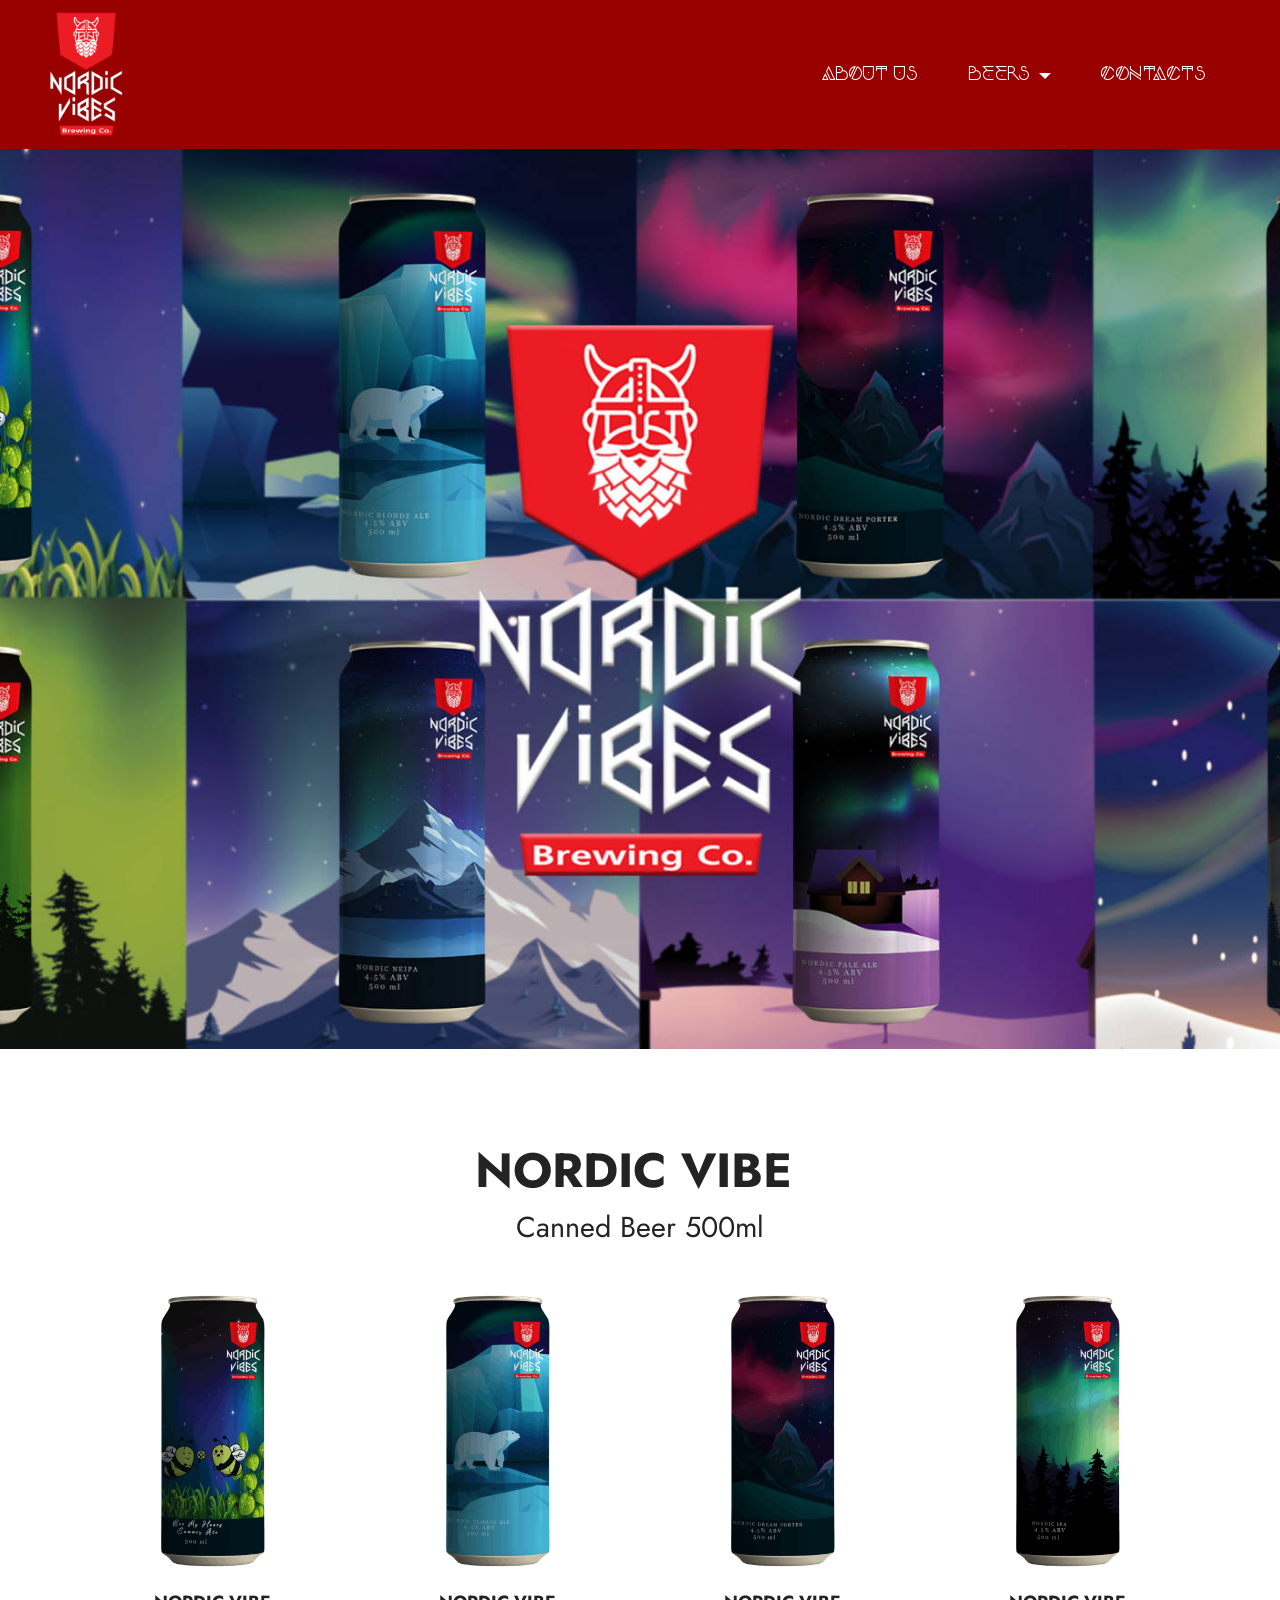
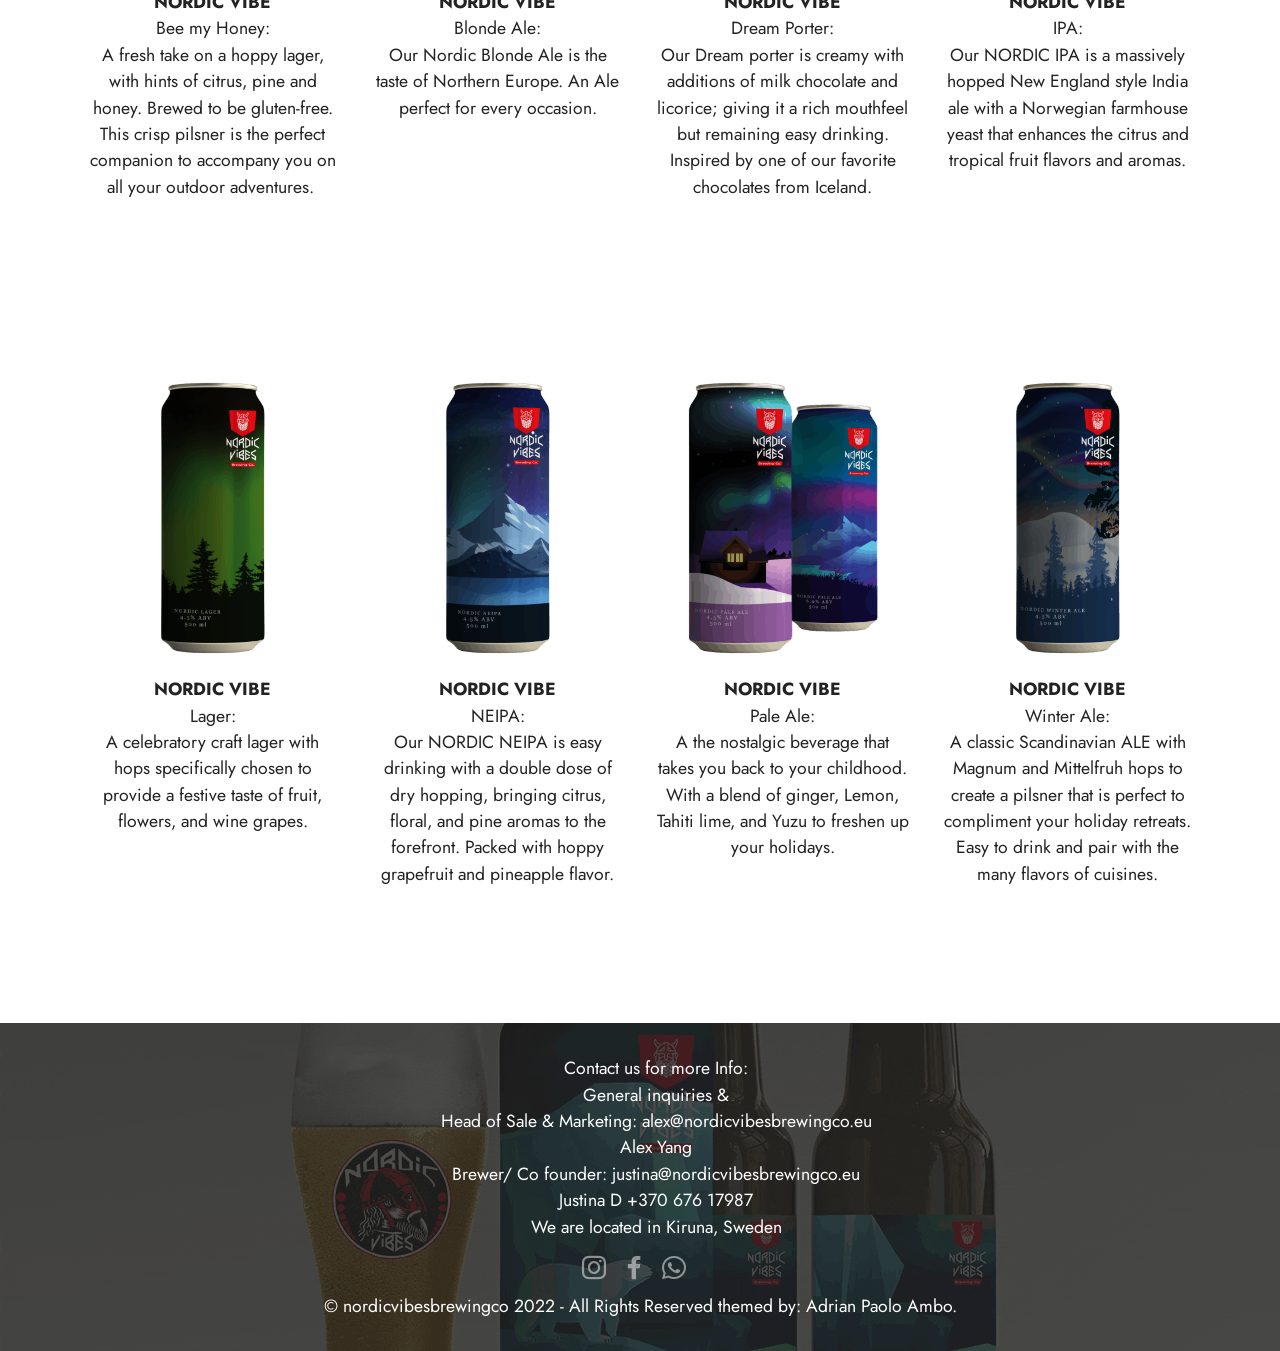
==== NordicCannedBeer.html @ 4e9a0ba1 "Adrian Paolo Ambo Project" ====
<!DOCTYPE html>
<html  >
<head>

  <meta charset="UTF-8">
  <meta http-equiv="X-UA-Compatible" content="IE=edge">
  <meta name="generator" content="Mobirise v5.5.2, mobirise.com">
  <meta name="viewport" content="width=device-width, initial-scale=1, minimum-scale=1">
  <link rel="shortcut icon" href="assets/images/logo2-96x161.png" type="image/x-icon">
  <meta name="description" content="We made our beer known for its non discounted quality.
Our beer is affected largely by the quality ingredients that make it up. The importance of water in the quality of a beer cannot be overstated, as it constitutes about 95% of the total ingredients.">
  
  
  <title>Nordic Vibes Canned Beer</title>
  <link rel="stylesheet" href="assets/web/assets/mobirise-icons2/mobirise2.css">
  <link rel="stylesheet" href="assets/bootstrap/css/bootstrap.min.css">
  <link rel="stylesheet" href="assets/bootstrap/css/bootstrap-grid.min.css">
  <link rel="stylesheet" href="assets/bootstrap/css/bootstrap-reboot.min.css">
  <link rel="stylesheet" href="assets/dropdown/css/style.css">
  <link rel="stylesheet" href="assets/socicon/css/styles.css">
  <link rel="stylesheet" href="assets/theme/css/style.css">
  <link href="assets/fonts/style.css" rel="stylesheet">
  <link rel="preload" href="https://fonts.googleapis.com/css?family=Jost:100,200,300,400,500,600,700,800,900,100i,200i,300i,400i,500i,600i,700i,800i,900i&display=swap" as="style" onload="this.onload=null;this.rel='stylesheet'">
  <noscript><link rel="stylesheet" href="https://fonts.googleapis.com/css?family=Jost:100,200,300,400,500,600,700,800,900,100i,200i,300i,400i,500i,600i,700i,800i,900i&display=swap"></noscript>
  <link rel="preload" as="style" href="assets/mobirise/css/mbr-additional.css"><link rel="stylesheet" href="assets/mobirise/css/mbr-additional.css" type="text/css">
  
  
  
  
</head>
<body>
  
  <section data-bs-version="5.1" class="menu menu2 cid-sXOz7oWLxj" once="menu" id="menu2-q">
    
    <nav class="navbar navbar-dropdown navbar-expand-lg">
        <div class="container-fluid">
            <div class="navbar-brand">
                <span class="navbar-logo">
                    <a href="index.html">
                        <img src="assets/images/logo2-96x161.png" alt="Mobirise" style="height: 8rem;">
                    </a>
                </span>
                
            </div>
            <button class="navbar-toggler" type="button" data-toggle="collapse" data-bs-toggle="collapse" data-target="#navbarSupportedContent" data-bs-target="#navbarSupportedContent" aria-controls="navbarNavAltMarkup" aria-expanded="false" aria-label="Toggle navigation">
                <div class="hamburger">
                    <span></span>
                    <span></span>
                    <span></span>
                    <span></span>
                </div>
            </button>
            <div class="collapse navbar-collapse" id="navbarSupportedContent">
                <ul class="navbar-nav nav-dropdown nav-right" data-app-modern-menu="true"><li class="nav-item"><a class="nav-link link text-primary display-7" href="index.html">
                            About us</a></li>
                    <li class="nav-item dropdown"><a class="nav-link link dropdown-toggle text-primary display-7" href="https://mobiri.se" data-toggle="dropdown-submenu" data-bs-toggle="dropdown" data-bs-auto-close="outside" aria-expanded="false">BEERS</a><div class="dropdown-menu" aria-labelledby="dropdown-undefined"><a class="dropdown-item text-primary display-7" href="NordicBottledBeer.html">Bottle</a><a class="show dropdown-item text-primary display-7" href="NordicCannedBeer.html">can</a></div></li>
                    <li class="nav-item"><a class="nav-link link text-primary display-7" href="NordicContact.html">Contacts</a>
                    </li></ul>
                
                
            </div>
        </div>
    </nav>
</section>

<section data-bs-version="5.1" class="header6 cid-sYbJYSQWi5 mbr-fullscreen" id="header6-s">

    

    

    <div class="align-center container-fluid">
        <div class="row justify-content-center">
            <div class="col-12 col-lg-10">
                
                
                
                
            </div>
        </div>
    </div>
</section>

<section data-bs-version="5.1" class="gallery5 mbr-gallery cid-sYbK0SCyGE" id="gallery5-t">
    

    

    <div class="container">
        <div class="mbr-section-head">
            <h3 class="mbr-section-title mbr-fonts-style align-center m-0 display-2"><strong>NORDIC VIBE&nbsp;</strong></h3>
            <h4 class="mbr-section-subtitle mbr-fonts-style align-center mb-0 mt-2 display-5">Canned Beer 500ml</h4>
        </div>
        <div class="row mbr-gallery mt-4">
            <div class="col-12 col-md-6 col-lg-3 item gallery-image">
                <div class="item-wrapper" data-toggle="modal" data-bs-toggle="modal" data-target="#sYc3vr4VVv-modal" data-bs-target="#sYc3vr4VVv-modal">
                    <img class="w-100" src="assets/images/can-bee-506x506.png" alt="" data-slide-to="0" data-bs-slide-to="0" data-target="#lb-sYc3vr4VVv" data-bs-target="#lb-sYc3vr4VVv">
                    <div class="icon-wrapper">
                        <span class="mobi-mbri mobi-mbri-search mbr-iconfont mbr-iconfont-btn"></span>
                    </div>
                </div>
                <h6 class="mbr-item-subtitle mbr-fonts-style align-center mb-2 mt-2 display-4"><strong>NORDIC VIBE</strong><br>Bee my Honey:<br>A fresh take on a hoppy lager, with hints of citrus, pine and honey. Brewed to be gluten-free.
<div>
</div><div>
</div><div>This crisp pilsner is the perfect companion to accompany you on all your outdoor adventures.&nbsp;</div></h6>
            </div>
            <div class="col-12 col-md-6 col-lg-3 item gallery-image">
                <div class="item-wrapper" data-toggle="modal" data-bs-toggle="modal" data-target="#sYc3vr4VVv-modal" data-bs-target="#sYc3vr4VVv-modal">
                    <img class="w-100" src="assets/images/can-blonde-506x506.png" alt="" data-slide-to="1" data-bs-slide-to="1" data-target="#lb-sYc3vr4VVv" data-bs-target="#lb-sYc3vr4VVv">
                    <div class="icon-wrapper">
                        <span class="mobi-mbri mobi-mbri-search mbr-iconfont mbr-iconfont-btn"></span>
                    </div>
                </div>
                <h6 class="mbr-item-subtitle mbr-fonts-style align-center mb-2 mt-2 display-4"><strong>NORDIC VIBE</strong><br>Blonde Ale:<br>Our Nordic Blonde Ale is the taste of Northern Europe. An Ale perfect for every occasion.</h6>
            </div>
            <div class="col-12 col-md-6 col-lg-3 item gallery-image">
                <div class="item-wrapper" data-toggle="modal" data-bs-toggle="modal" data-target="#sYc3vr4VVv-modal" data-bs-target="#sYc3vr4VVv-modal">
                    <img class="w-100" src="assets/images/can-dream-506x506.png" alt="" data-slide-to="2" data-bs-slide-to="2" data-target="#lb-sYc3vr4VVv" data-bs-target="#lb-sYc3vr4VVv">
                    <div class="icon-wrapper">
                        <span class="mobi-mbri mobi-mbri-search mbr-iconfont mbr-iconfont-btn"></span>
                    </div>
                </div>
                <h6 class="mbr-item-subtitle mbr-fonts-style align-center mb-2 mt-2 display-4"><strong>NORDIC VIBE</strong><br>Dream Porter:<br>Our Dream porter is creamy with additions of milk chocolate and licorice; giving it a rich mouthfeel but remaining easy drinking. Inspired by one of our favorite chocolates from Iceland.</h6>
            </div>
            <div class="col-12 col-md-6 col-lg-3 item gallery-image">
                <div class="item-wrapper" data-toggle="modal" data-bs-toggle="modal" data-target="#sYc3vr4VVv-modal" data-bs-target="#sYc3vr4VVv-modal">
                    <img class="w-100" src="assets/images/can-ipa-506x506.png" alt="" data-slide-to="3" data-bs-slide-to="3" data-target="#lb-sYc3vr4VVv" data-bs-target="#lb-sYc3vr4VVv">
                    <div class="icon-wrapper">
                        <span class="mobi-mbri mobi-mbri-search mbr-iconfont mbr-iconfont-btn"></span>
                    </div>
                </div>
                <h6 class="mbr-item-subtitle mbr-fonts-style align-center mb-2 mt-2 display-4"><strong>NORDIC VIBE</strong><br>IPA:<br>Our NORDIC IPA is a massively hopped New England style India ale with a Norwegian farmhouse yeast that enhances the citrus and tropical fruit flavors and aromas.</h6>
            </div>
        </div>

        <div class="modal mbr-slider" tabindex="-1" role="dialog" aria-hidden="true" id="sYc3vr4VVv-modal">
            <div class="modal-dialog" role="document">
                <div class="modal-content">
                    <div class="modal-body">
                        <div class="carousel slide" id="lb-sYc3vr4VVv" data-interval="5000" data-bs-interval="5000">
                            <div class="carousel-inner">
                                <div class="carousel-item active">
                                    <img class="d-block w-100" src="assets/images/can-bee-506x506.png" alt="">
                                </div>
                                <div class="carousel-item">
                                    <img class="d-block w-100" src="assets/images/can-blonde-506x506.png" alt="">
                                </div>
                                <div class="carousel-item">
                                    <img class="d-block w-100" src="assets/images/can-dream-506x506.png" alt="">
                                </div>
                                <div class="carousel-item">
                                    <img class="d-block w-100" src="assets/images/can-ipa-506x506.png" alt="">
                                </div>
                            </div>
                            <ol class="carousel-indicators">
                                <li data-slide-to="0" data-bs-slide-to="0" class="active" data-target="#lb-sYc3vr4VVv" data-bs-target="#lb-sYc3vr4VVv"></li>
                                <li data-slide-to="1" data-bs-slide-to="1" data-target="#lb-sYc3vr4VVv" data-bs-target="#lb-sYc3vr4VVv"></li>
                                <li data-slide-to="2" data-bs-slide-to="2" data-target="#lb-sYc3vr4VVv" data-bs-target="#lb-sYc3vr4VVv"></li>
                                <li data-slide-to="3" data-bs-slide-to="3" data-target="#lb-sYc3vr4VVv" data-bs-target="#lb-sYc3vr4VVv"></li>
                            </ol>
                            <a role="button" href="" class="close" data-dismiss="modal" data-bs-dismiss="modal" aria-label="Close">
                            </a>
                            <a class="carousel-control-prev carousel-control" role="button" data-slide="prev" data-bs-slide="prev" href="#lb-sYc3vr4VVv">
                                <span class="mobi-mbri mobi-mbri-arrow-prev" aria-hidden="true"></span>
                                <span class="sr-only visually-hidden">Previous</span>
                            </a>
                            <a class="carousel-control-next carousel-control" role="button" data-slide="next" data-bs-slide="next" href="#lb-sYc3vr4VVv">
                                <span class="mobi-mbri mobi-mbri-arrow-next" aria-hidden="true"></span>
                                <span class="sr-only visually-hidden">Next</span>
                            </a>
                        </div>
                    </div>
                </div>
            </div>
        </div>
    </div>
</section>

<section data-bs-version="5.1" class="gallery5 mbr-gallery cid-sYbK1GOJuZ" id="gallery5-u">
    

    

    <div class="container">
        
        <div class="row mbr-gallery mt-4">
            <div class="col-12 col-md-6 col-lg-3 item gallery-image">
                <div class="item-wrapper" data-toggle="modal" data-bs-toggle="modal" data-target="#sYc3vsj9ma-modal" data-bs-target="#sYc3vsj9ma-modal">
                    <img class="w-100" src="assets/images/can-lager-506x506.png" alt="" data-slide-to="0" data-bs-slide-to="0" data-target="#lb-sYc3vsj9ma" data-bs-target="#lb-sYc3vsj9ma">
                    <div class="icon-wrapper">
                        <span class="mobi-mbri mobi-mbri-search mbr-iconfont mbr-iconfont-btn"></span>
                    </div>
                </div>
                <h6 class="mbr-item-subtitle mbr-fonts-style align-center mb-2 mt-2 display-4"><strong>NORDIC VIBE</strong><br>Lager:<br>A celebratory craft lager with hops specifically chosen to provide a festive taste of fruit, flowers, and wine grapes.</h6>
            </div>
            <div class="col-12 col-md-6 col-lg-3 item gallery-image">
                <div class="item-wrapper" data-toggle="modal" data-bs-toggle="modal" data-target="#sYc3vsj9ma-modal" data-bs-target="#sYc3vsj9ma-modal">
                    <img class="w-100" src="assets/images/can-neipa-506x506.png" alt="" data-slide-to="1" data-bs-slide-to="1" data-target="#lb-sYc3vsj9ma" data-bs-target="#lb-sYc3vsj9ma">
                    <div class="icon-wrapper">
                        <span class="mobi-mbri mobi-mbri-search mbr-iconfont mbr-iconfont-btn"></span>
                    </div>
                </div>
                <h6 class="mbr-item-subtitle mbr-fonts-style align-center mb-2 mt-2 display-4"><strong>NORDIC VIBE</strong><br>NEIPA:<br>Our NORDIC NEIPA is easy drinking with a double dose of dry hopping, bringing citrus, floral, and pine aromas to the forefront. Packed with hoppy grapefruit and pineapple flavor.</h6>
            </div>
            <div class="col-12 col-md-6 col-lg-3 item gallery-image">
                <div class="item-wrapper" data-toggle="modal" data-bs-toggle="modal" data-target="#sYc3vsj9ma-modal" data-bs-target="#sYc3vsj9ma-modal">
                    <img class="w-100" src="assets/images/can-paleale-506x506.png" alt="" data-slide-to="2" data-bs-slide-to="2" data-target="#lb-sYc3vsj9ma" data-bs-target="#lb-sYc3vsj9ma">
                    <div class="icon-wrapper">
                        <span class="mobi-mbri mobi-mbri-search mbr-iconfont mbr-iconfont-btn"></span>
                    </div>
                </div>
                <h6 class="mbr-item-subtitle mbr-fonts-style align-center mb-2 mt-2 display-4"><strong>NORDIC VIBE</strong><br>Pale Ale:<br>A the nostalgic beverage that takes you back to your childhood. With a blend of ginger, Lemon, Tahiti lime, and Yuzu to freshen up your holidays.</h6>
            </div>
            <div class="col-12 col-md-6 col-lg-3 item gallery-image">
                <div class="item-wrapper" data-toggle="modal" data-bs-toggle="modal" data-target="#sYc3vsj9ma-modal" data-bs-target="#sYc3vsj9ma-modal">
                    <img class="w-100" src="assets/images/can-winterale-506x506.png" alt="" data-slide-to="3" data-bs-slide-to="3" data-target="#lb-sYc3vsj9ma" data-bs-target="#lb-sYc3vsj9ma">
                    <div class="icon-wrapper">
                        <span class="mobi-mbri mobi-mbri-search mbr-iconfont mbr-iconfont-btn"></span>
                    </div>
                </div>
                <h6 class="mbr-item-subtitle mbr-fonts-style align-center mb-2 mt-2 display-4"><strong>NORDIC VIBE</strong><br>Winter Ale:<br>A classic Scandinavian ALE  with Magnum and Mittelfruh hops to create a pilsner that is perfect to compliment your holiday retreats. Easy to drink and pair with the many flavors of cuisines.</h6>
            </div>
        </div>

        <div class="modal mbr-slider" tabindex="-1" role="dialog" aria-hidden="true" id="sYc3vsj9ma-modal">
            <div class="modal-dialog" role="document">
                <div class="modal-content">
                    <div class="modal-body">
                        <div class="carousel slide" id="lb-sYc3vsj9ma" data-interval="5000" data-bs-interval="5000">
                            <div class="carousel-inner">
                                <div class="carousel-item active">
                                    <img class="d-block w-100" src="assets/images/can-lager-506x506.png" alt="">
                                </div>
                                <div class="carousel-item">
                                    <img class="d-block w-100" src="assets/images/can-neipa-506x506.png" alt="">
                                </div>
                                <div class="carousel-item">
                                    <img class="d-block w-100" src="assets/images/can-paleale-506x506.png" alt="">
                                </div>
                                <div class="carousel-item">
                                    <img class="d-block w-100" src="assets/images/can-winterale-506x506.png" alt="">
                                </div>
                            </div>
                            <ol class="carousel-indicators">
                                <li data-slide-to="0" data-bs-slide-to="0" class="active" data-target="#lb-sYc3vsj9ma" data-bs-target="#lb-sYc3vsj9ma"></li>
                                <li data-slide-to="1" data-bs-slide-to="1" data-target="#lb-sYc3vsj9ma" data-bs-target="#lb-sYc3vsj9ma"></li>
                                <li data-slide-to="2" data-bs-slide-to="2" data-target="#lb-sYc3vsj9ma" data-bs-target="#lb-sYc3vsj9ma"></li>
                                <li data-slide-to="3" data-bs-slide-to="3" data-target="#lb-sYc3vsj9ma" data-bs-target="#lb-sYc3vsj9ma"></li>
                            </ol>
                            <a role="button" href="" class="close" data-dismiss="modal" data-bs-dismiss="modal" aria-label="Close">
                            </a>
                            <a class="carousel-control-prev carousel-control" role="button" data-slide="prev" data-bs-slide="prev" href="#lb-sYc3vsj9ma">
                                <span class="mobi-mbri mobi-mbri-arrow-prev" aria-hidden="true"></span>
                                <span class="sr-only visually-hidden">Previous</span>
                            </a>
                            <a class="carousel-control-next carousel-control" role="button" data-slide="next" data-bs-slide="next" href="#lb-sYc3vsj9ma">
                                <span class="mobi-mbri mobi-mbri-arrow-next" aria-hidden="true"></span>
                                <span class="sr-only visually-hidden">Next</span>
                            </a>
                        </div>
                    </div>
                </div>
            </div>
        </div>
    </div>
</section>

<section data-bs-version="5.1" class="footer3 cid-sXPetJ9JDU" once="footers" id="footer3-r">

    

    <div class="mbr-overlay" style="opacity: 0.8; background-color: rgb(35, 35, 35);"></div>

 <div class="container">
        <div class="media-container-row align-center mbr-white">
            <div class="row row-links">
                <ul class="foot-menu">
                    
                    
                    
                    
                    
                <li class="foot-menu-item mbr-fonts-style display-7"><a class="text-white" href="#" target="_blank"><br></a>
                    </li><li class="foot-menu-item mbr-fonts-style display-4">Contact us for more Info:<br>General inquiries &amp; <br>Head of Sale &amp; Marketing: alex@nordicvibesbrewingco.eu <br>Alex Yang<br>Brewer/ Co founder: justina@nordicvibesbrewingco.eu<br> Justina D +370 676 17987<br>We are located in Kiruna, Sweden</li></ul>
            </div>
            <div class="row social-row">
                <div class="social-list align-right pb-2">
                    
                    
                    
                    
                    
                    
                <div class="soc-item">
                        <a href="" target="_blank">
                            <span class="mbr-iconfont mbr-iconfont-social socicon-instagram socicon"></span>
                        </a>
                    </div><div class="soc-item">
                        <a href="" target="_blank">
                            <span class="mbr-iconfont mbr-iconfont-social socicon-facebook socicon"></span>
                        </a>
                    </div><div class="soc-item">
                        <a href="" target="_blank">
                            <span class="mbr-iconfont mbr-iconfont-social socicon-whatsapp socicon"></span>
                        </a>
                    </div></div>
            </div>
            <div class="row row-copirayt">
                <p class="mbr-text mb-0 mbr-fonts-style mbr-white align-center display-4">
                    © nordicvibesbrewingco 2022 - All Rights Reserved themed by: Adrian Paolo Ambo.
                </p>
            </div>
        </div>
    </div>
</section><section style="background-color: #fff; font-family: -apple-system, BlinkMacSystemFont, 'Segoe UI', 'Roboto', 'Helvetica Neue', Arial, sans-serif; color:#aaa; font-size:12px; padding: 0; align-items: center; display: flex;"><a href="https://mobirise.site/r" ></section><script src="assets/bootstrap/js/bootstrap.bundle.min.js"></script>  <script src="assets/parallax/jarallax.js"></script>  <script src="assets/smoothscroll/smooth-scroll.js"></script>  <script src="assets/ytplayer/index.js"></script>  <script src="assets/dropdown/js/navbar-dropdown.js"></script>  <script src="assets/vimeoplayer/player.js"></script>  <script src="assets/theme/js/script.js"></script>  
  
  
</body>
</html>
---- assets/web/assets/mobirise-icons2/mobirise2.css ----
@font-face {
  font-family: 'Moririse2';
  font-display: swap;
  src:  url('mobirise2.eot?f2bix4');
  src:  url('mobirise2.eot?f2bix4#iefix') format('embedded-opentype'),
    url('mobirise2.ttf?f2bix4') format('truetype'),
    url('mobirise2.woff?f2bix4') format('woff'),
    url('mobirise2.svg?f2bix4#mobirise2') format('svg');
  font-weight: normal;
  font-style: normal;
}

[class^="mobi-"], [class*=" mobi-"] {
  /* use !important to prevent issues with browser extensions that change fonts */
  font-family: 'Moririse2' !important;
  speak: none;
  font-style: normal;
  font-weight: normal;
  font-variant: normal;
  text-transform: none;
  line-height: 1;

  /* Better Font Rendering =========== */
  -webkit-font-smoothing: antialiased;
  -moz-osx-font-smoothing: grayscale;
}

.mobi-mbri-add-submenu:before {
  content: "\e900";
}
.mobi-mbri-alert:before {
  content: "\e901";
}
.mobi-mbri-align-center:before {
  content: "\e902";
}
.mobi-mbri-align-justify:before {
  content: "\e903";
}
.mobi-mbri-align-left:before {
  content: "\e904";
}
.mobi-mbri-align-right:before {
  content: "\e905";
}
.mobi-mbri-android:before {
  content: "\e906";
}
.mobi-mbri-apple:before {
  content: "\e907";
}
.mobi-mbri-arrow-down:before {
  content: "\e908";
}
.mobi-mbri-arrow-next:before {
  content: "\e909";
}
.mobi-mbri-arrow-prev:before {
  content: "\e90a";
}
.mobi-mbri-arrow-up:before {
  content: "\e90b";
}
.mobi-mbri-bold:before {
  content: "\e90c";
}
.mobi-mbri-bookmark:before {
  content: "\e90d";
}
.mobi-mbri-bootstrap:before {
  content: "\e90e";
}
.mobi-mbri-briefcase:before {
  content: "\e90f";
}
.mobi-mbri-browse:before {
  content: "\e910";
}
.mobi-mbri-bulleted-list:before {
  content: "\e911";
}
.mobi-mbri-calendar:before {
  content: "\e912";
}
.mobi-mbri-camera:before {
  content: "\e913";
}
.mobi-mbri-cart-add:before {
  content: "\e914";
}
.mobi-mbri-cart-full:before {
  content: "\e915";
}
.mobi-mbri-cash:before {
  content: "\e916";
}
.mobi-mbri-change-style:before {
  content: "\e917";
}
.mobi-mbri-chat:before {
  content: "\e918";
}
.mobi-mbri-clock:before {
  content: "\e919";
}
.mobi-mbri-close:before {
  content: "\e91a";
}
.mobi-mbri-cloud:before {
  content: "\e91b";
}
.mobi-mbri-code:before {
  content: "\e91c";
}
.mobi-mbri-contact-form:before {
  content: "\e91d";
}
.mobi-mbri-credit-card:before {
  content: "\e91e";
}
.mobi-mbri-cursor-click:before {
  content: "\e91f";
}
.mobi-mbri-cust-feedback:before {
  content: "\e920";
}
.mobi-mbri-database:before {
  content: "\e921";
}
.mobi-mbri-delivery:before {
  content: "\e922";
}
.mobi-mbri-desktop:before {
  content: "\e923";
}
.mobi-mbri-devices:before {
  content: "\e924";
}
.mobi-mbri-down:before {
  content: "\e925";
}
.mobi-mbri-download-2:before {
  content: "\e926";
}
.mobi-mbri-download:before {
  content: "\e927";
}
.mobi-mbri-drag-n-drop-2:before {
  content: "\e928";
}
.mobi-mbri-drag-n-drop:before {
  content: "\e929";
}
.mobi-mbri-edit-2:before {
  content: "\e92a";
}
.mobi-mbri-edit:before {
  content: "\e92b";
}
.mobi-mbri-error:before {
  content: "\e92c";
}
.mobi-mbri-extension:before {
  content: "\e92d";
}
.mobi-mbri-features:before {
  content: "\e92e";
}
.mobi-mbri-file:before {
  content: "\e92f";
}
.mobi-mbri-flag:before {
  content: "\e930";
}
.mobi-mbri-folder:before {
  content: "\e931";
}
.mobi-mbri-gift:before {
  content: "\e932";
}
.mobi-mbri-github:before {
  content: "\e933";
}
.mobi-mbri-globe-2:before {
  content: "\e934";
}
.mobi-mbri-globe:before {
  content: "\e935";
}
.mobi-mbri-growing-chart:before {
  content: "\e936";
}
.mobi-mbri-hearth:before {
  content: "\e937";
}
.mobi-mbri-help:before {
  content: "\e938";
}
.mobi-mbri-home:before {
  content: "\e939";
}
.mobi-mbri-hot-cup:before {
  content: "\e93a";
}
.mobi-mbri-idea:before {
  content: "\e93b";
}
.mobi-mbri-image-gallery:before {
  content: "\e93c";
}
.mobi-mbri-image-slider:before {
  content: "\e93d";
}
.mobi-mbri-info:before {
  content: "\e93e";
}
.mobi-mbri-italic:before {
  content: "\e93f";
}
.mobi-mbri-key:before {
  content: "\e940";
}
.mobi-mbri-laptop:before {
  content: "\e941";
}
.mobi-mbri-layers:before {
  content: "\e942";
}
.mobi-mbri-left-right:before {
  content: "\e943";
}
.mobi-mbri-left:before {
  content: "\e944";
}
.mobi-mbri-letter:before {
  content: "\e945";
}
.mobi-mbri-like:before {
  content: "\e946";
}
.mobi-mbri-link:before {
  content: "\e947";
}
.mobi-mbri-lock:before {
  content: "\e948";
}
.mobi-mbri-login:before {
  content: "\e949";
}
.mobi-mbri-logout:before {
  content: "\e94a";
}
.mobi-mbri-magic-stick:before {
  content: "\e94b";
}
.mobi-mbri-map-pin:before {
  content: "\e94c";
}
.mobi-mbri-menu:before {
  content: "\e94d";
}
.mobi-mbri-mobile-2:before {
  content: "\e94e";
}
.mobi-mbri-mobile-horizontal:before {
  content: "\e94f";
}
.mobi-mbri-mobile:before {
  content: "\e950";
}
.mobi-mbri-mobirise:before {
  content: "\e951";
}
.mobi-mbri-more-horizontal:before {
  content: "\e952";
}
.mobi-mbri-more-vertical:before {
  content: "\e953";
}
.mobi-mbri-music:before {
  content: "\e954";
}
.mobi-mbri-new-file:before {
  content: "\e955";
}
.mobi-mbri-numbered-list:before {
  content: "\e956";
}
.mobi-mbri-opened-folder:before {
  content: "\e957";
}
.mobi-mbri-pages:before {
  content: "\e958";
}
.mobi-mbri-paper-plane:before {
  content: "\e959";
}
.mobi-mbri-paperclip:before {
  content: "\e95a";
}
.mobi-mbri-phone:before {
  content: "\e95b";
}
.mobi-mbri-photo:before {
  content: "\e95c";
}
.mobi-mbri-photos:before {
  content: "\e95d";
}
.mobi-mbri-pin:before {
  content: "\e95e";
}
.mobi-mbri-play:before {
  content: "\e95f";
}
.mobi-mbri-plus:before {
  content: "\e960";
}
.mobi-mbri-preview:before {
  content: "\e961";
}
.mobi-mbri-print:before {
  content: "\e962";
}
.mobi-mbri-protect:before {
  content: "\e963";
}
.mobi-mbri-question:before {
  content: "\e964";
}
.mobi-mbri-quote-left:before {
  content: "\e965";
}
.mobi-mbri-quote-right:before {
  content: "\e966";
}
.mobi-mbri-redo:before {
  content: "\e967";
}
.mobi-mbri-refresh:before {
  content: "\e968";
}
.mobi-mbri-responsive-2:before {
  content: "\e969";
}
.mobi-mbri-responsive:before {
  content: "\e96a";
}
.mobi-mbri-right:before {
  content: "\e96b";
}
.mobi-mbri-rocket:before {
  content: "\e96c";
}
.mobi-mbri-sad-face:before {
  content: "\e96d";
}
.mobi-mbri-sale:before {
  content: "\e96e";
}
.mobi-mbri-save:before {
  content: "\e96f";
}
.mobi-mbri-search:before {
  content: "\e970";
}
.mobi-mbri-setting-2:before {
  content: "\e971";
}
.mobi-mbri-setting-3:before {
  content: "\e972";
}
.mobi-mbri-setting:before {
  content: "\e973";
}
.mobi-mbri-share:before {
  content: "\e974";
}
.mobi-mbri-shopping-bag:before {
  content: "\e975";
}
.mobi-mbri-shopping-basket:before {
  content: "\e976";
}
.mobi-mbri-shopping-cart:before {
  content: "\e977";
}
.mobi-mbri-sites:before {
  content: "\e978";
}
.mobi-mbri-smile-face:before {
  content: "\e979";
}
.mobi-mbri-speed:before {
  content: "\e97a";
}
.mobi-mbri-star:before {
  content: "\e97b";
}
.mobi-mbri-success:before {
  content: "\e97c";
}
.mobi-mbri-sun:before {
  content: "\e97d";
}
.mobi-mbri-sun2:before {
  content: "\e97e";
}
.mobi-mbri-tablet-vertical:before {
  content: "\e97f";
}
.mobi-mbri-tablet:before {
  content: "\e980";
}
.mobi-mbri-target:before {
  content: "\e981";
}
.mobi-mbri-timer:before {
  content: "\e982";
}
.mobi-mbri-to-ftp:before {
  content: "\e983";
}
.mobi-mbri-to-local-drive:before {
  content: "\e984";
}
.mobi-mbri-touch-swipe:before {
  content: "\e985";
}
.mobi-mbri-touch:before {
  content: "\e986";
}
.mobi-mbri-trash:before {
  content: "\e987";
}
.mobi-mbri-underline:before {
  content: "\e988";
}
.mobi-mbri-undo:before {
  content: "\e989";
}
.mobi-mbri-unlink:before {
  content: "\e98a";
}
.mobi-mbri-unlock:before {
  content: "\e98b";
}
.mobi-mbri-up-down:before {
  content: "\e98c";
}
.mobi-mbri-up:before {
  content: "\e98d";
}
.mobi-mbri-update:before {
  content: "\e98e";
}
.mobi-mbri-upload-2:before {
  content: "\e98f";
}
.mobi-mbri-upload:before {
  content: "\e990";
}
.mobi-mbri-user-2:before {
  content: "\e991";
}
.mobi-mbri-user:before {
  content: "\e992";
}
.mobi-mbri-users:before {
  content: "\e993";
}
.mobi-mbri-video-play:before {
  content: "\e994";
}
.mobi-mbri-video:before {
  content: "\e995";
}
.mobi-mbri-watch:before {
  content: "\e996";
}
.mobi-mbri-website-theme-2:before {
  content: "\e997";
}
.mobi-mbri-website-theme:before {
  content: "\e998";
}
.mobi-mbri-wifi:before {
  content: "\e999";
}
.mobi-mbri-windows:before {
  content: "\e99a";
}
.mobi-mbri-zoom-in:before {
  content: "\e99b";
}
.mobi-mbri-zoom-out:before {
  content: "\e99c";
}
---- assets/dropdown/css/style.css ----
.navbar-dropdown {
  left: 0;
  padding: 0;
  position: absolute;
  right: 0;
  top: 0;
  transition: all 0.45s ease;
  z-index: 1030;
  background: #282828; }
  .navbar-dropdown .navbar-logo {
    margin-right: 0.8rem;
    transition: margin 0.3s ease-in-out;
    vertical-align: middle; }
    .navbar-dropdown .navbar-logo img {
      height: 3.125rem;
      transition: all 0.3s ease-in-out; }
    .navbar-dropdown .navbar-logo.mbr-iconfont {
      font-size: 3.125rem;
      line-height: 3.125rem; }
  .navbar-dropdown .navbar-caption {
    font-weight: 700;
    white-space: normal;
    vertical-align: -4px;
    line-height: 3.125rem !important; }
    .navbar-dropdown .navbar-caption, .navbar-dropdown .navbar-caption:hover {
      color: inherit;
      text-decoration: none; }
  .navbar-dropdown .mbr-iconfont + .navbar-caption {
    vertical-align: -1px; }
  .navbar-dropdown.navbar-fixed-top {
    position: fixed; }
  .navbar-dropdown .navbar-brand span {
    vertical-align: -4px; }
  .navbar-dropdown.bg-color.transparent {
    background: none; }
  .navbar-dropdown.navbar-short .navbar-brand {
    padding: 0.625rem 0; }
    .navbar-dropdown.navbar-short .navbar-brand span {
      vertical-align: -1px; }
  .navbar-dropdown.navbar-short .navbar-caption {
    line-height: 2.375rem !important;
    vertical-align: -2px; }
  .navbar-dropdown.navbar-short .navbar-logo {
    margin-right: 0.5rem; }
    .navbar-dropdown.navbar-short .navbar-logo img {
      height: 2.375rem; }
    .navbar-dropdown.navbar-short .navbar-logo.mbr-iconfont {
      font-size: 2.375rem;
      line-height: 2.375rem; }
  .navbar-dropdown.navbar-short .mbr-table-cell {
    height: 3.625rem; }
  .navbar-dropdown .navbar-close {
    left: 0.6875rem;
    position: fixed;
    top: 0.75rem;
    z-index: 1000; }
  .navbar-dropdown .hamburger-icon {
    content: "";
    display: inline-block;
    vertical-align: middle;
    width: 16px;
    -webkit-box-shadow: 0 -6px 0 1px #282828,0 0 0 1px #282828,0 6px 0 1px #282828;
    -moz-box-shadow: 0 -6px 0 1px #282828,0 0 0 1px #282828,0 6px 0 1px #282828;
    box-shadow: 0 -6px 0 1px #282828,0 0 0 1px #282828,0 6px 0 1px #282828; }

.dropdown-menu .dropdown-toggle[data-toggle="dropdown-submenu"]::after {
  border-bottom: 0.35em solid transparent;
  border-left: 0.35em solid;
  border-right: 0;
  border-top: 0.35em solid transparent;
  margin-left: 0.3rem; }

.dropdown-menu .dropdown-item:focus {
  outline: 0; }

.nav-dropdown {
  font-size: 0.75rem;
  font-weight: 500;
  height: auto !important; }
  .nav-dropdown .nav-btn {
    padding-left: 1rem; }
  .nav-dropdown .link {
    margin: .667em 1.667em;
    font-weight: 500;
    padding: 0;
    transition: color .2s ease-in-out; }
    .nav-dropdown .link.dropdown-toggle {
      margin-right: 2.583em; }
      .nav-dropdown .link.dropdown-toggle::after {
        margin-left: .25rem;
        border-top: 0.35em solid;
        border-right: 0.35em solid transparent;
        border-left: 0.35em solid transparent;
        border-bottom: 0; }
      .nav-dropdown .link.dropdown-toggle[aria-expanded="true"] {
        margin: 0;
        padding: 0.667em 3.263em  0.667em 1.667em; }
  .nav-dropdown .link::after,
  .nav-dropdown .dropdown-item::after {
    color: inherit; }
  .nav-dropdown .btn {
    font-size: 0.75rem;
    font-weight: 700;
    letter-spacing: 0;
    margin-bottom: 0;
    padding-left: 1.25rem;
    padding-right: 1.25rem; }
  .nav-dropdown .dropdown-menu {
    border-radius: 0;
    border: 0;
    left: 0;
    margin: 0;
    padding-bottom: 1.25rem;
    padding-top: 1.25rem;
    position: relative; }
  .nav-dropdown .dropdown-submenu {
    margin-left: 0.125rem;
    top: 0; }
  .nav-dropdown .dropdown-item {
    font-weight: 500;
    line-height: 2;
    padding: 0.3846em 4.615em 0.3846em 1.5385em;
    position: relative;
    transition: color .2s ease-in-out, background-color .2s ease-in-out; }
    .nav-dropdown .dropdown-item::after {
      margin-top: -0.3077em;
      position: absolute;
      right: 1.1538em;
      top: 50%; }
    .nav-dropdown .dropdown-item:focus, .nav-dropdown .dropdown-item:hover {
      background: none; }

@media (max-width: 767px) {
  .nav-dropdown.navbar-toggleable-sm {
    bottom: 0;
    display: none;
    left: 0;
    overflow-x: hidden;
    position: fixed;
    top: 0;
    transform: translateX(-100%);
    -ms-transform: translateX(-100%);
    -webkit-transform: translateX(-100%);
    width: 18.75rem;
    z-index: 999; } }
.nav-dropdown.navbar-toggleable-xl {
  bottom: 0;
  display: none;
  left: 0;
  overflow-x: hidden;
  position: fixed;
  top: 0;
  transform: translateX(-100%);
  -ms-transform: translateX(-100%);
  -webkit-transform: translateX(-100%);
  width: 18.75rem;
  z-index: 999; }

.nav-dropdown-sm {
  display: block !important;
  overflow-x: hidden;
  overflow: auto;
  padding-top: 3.875rem; }
  .nav-dropdown-sm::after {
    content: "";
    display: block;
    height: 3rem;
    width: 100%; }
  .nav-dropdown-sm.collapse.in ~ .navbar-close {
    display: block !important; }
  .nav-dropdown-sm.collapsing, .nav-dropdown-sm.collapse.in {
    transform: translateX(0);
    -ms-transform: translateX(0);
    -webkit-transform: translateX(0);
    transition: all 0.25s ease-out;
    -webkit-transition: all 0.25s ease-out;
    background: #282828; }
  .nav-dropdown-sm.collapsing[aria-expanded="false"] {
    transform: translateX(-100%);
    -ms-transform: translateX(-100%);
    -webkit-transform: translateX(-100%); }
  .nav-dropdown-sm .nav-item {
    display: block;
    margin-left: 0 !important;
    padding-left: 0; }
  .nav-dropdown-sm .link,
  .nav-dropdown-sm .dropdown-item {
    border-top: 1px dotted rgba(255, 255, 255, 0.1);
    font-size: 0.8125rem;
    line-height: 1.6;
    margin: 0 !important;
    padding: 0.875rem 2.4rem 0.875rem 1.5625rem !important;
    position: relative;
    white-space: normal; }
    .nav-dropdown-sm .link:focus, .nav-dropdown-sm .link:hover,
    .nav-dropdown-sm .dropdown-item:focus,
    .nav-dropdown-sm .dropdown-item:hover {
      background: rgba(0, 0, 0, 0.2) !important;
      color: #c0a375; }
  .nav-dropdown-sm .nav-btn {
    position: relative;
    padding: 1.5625rem 1.5625rem 0 1.5625rem; }
    .nav-dropdown-sm .nav-btn::before {
      border-top: 1px dotted rgba(255, 255, 255, 0.1);
      content: "";
      left: 0;
      position: absolute;
      top: 0;
      width: 100%; }
    .nav-dropdown-sm .nav-btn + .nav-btn {
      padding-top: 0.625rem; }
      .nav-dropdown-sm .nav-btn + .nav-btn::before {
        display: none; }
  .nav-dropdown-sm .btn {
    padding: 0.625rem 0; }
  .nav-dropdown-sm .dropdown-toggle[data-toggle="dropdown-submenu"]::after {
    margin-left: .25rem;
    border-top: 0.35em solid;
    border-right: 0.35em solid transparent;
    border-left: 0.35em solid transparent;
    border-bottom: 0; }
  .nav-dropdown-sm .dropdown-toggle[data-toggle="dropdown-submenu"][aria-expanded="true"]::after {
    border-top: 0;
    border-right: 0.35em solid transparent;
    border-left: 0.35em solid transparent;
    border-bottom: 0.35em solid; }
  .nav-dropdown-sm .dropdown-menu {
    margin: 0;
    padding: 0;
    position: relative;
    top: 0;
    left: 0;
    width: 100%;
    border: 0;
    float: none;
    border-radius: 0;
    background: none; }
  .nav-dropdown-sm .dropdown-submenu {
    left: 100%;
    margin-left: 0.125rem;
    margin-top: -1.25rem;
    top: 0; }

.navbar-toggleable-sm .nav-dropdown .dropdown-menu {
  position: absolute; }

.navbar-toggleable-sm .nav-dropdown .dropdown-submenu {
  left: 100%;
  margin-left: 0.125rem;
  margin-top: -1.25rem;
  top: 0; }

.navbar-toggleable-sm.opened .nav-dropdown .dropdown-menu {
  position: relative; }

.navbar-toggleable-sm.opened .nav-dropdown .dropdown-submenu {
  left: 0;
  margin-left: 00rem;
  margin-top: 0rem;
  top: 0; }

.is-builder .nav-dropdown.collapsing {
  transition: none !important; }
---- assets/socicon/css/styles.css ----
@charset "UTF-8";

@font-face {
  font-family: 'Socicon';
  src:  url('../fonts/socicon.eot');
  src:  url('../fonts/socicon.eot?#iefix') format('embedded-opentype'),
    url('../fonts/socicon.woff2') format('woff2'),
    url('../fonts/socicon.ttf') format('truetype'),
    url('../fonts/socicon.woff') format('woff'),
    url('../fonts/socicon.svg#socicon') format('svg');
  font-weight: normal;
  font-style: normal;
  font-display: swap;
}

[data-icon]:before {
  font-family: "socicon" !important;
  content: attr(data-icon);
  font-style: normal !important;
  font-weight: normal !important;
  font-variant: normal !important;
  text-transform: none !important;
  speak: none;
  line-height: 1;
  -webkit-font-smoothing: antialiased;
  -moz-osx-font-smoothing: grayscale;
}

[class^="socicon-"], [class*=" socicon-"] {
  /* use !important to prevent issues with browser extensions that change fonts */
  font-family: 'Socicon' !important;
  speak: none;
  font-style: normal;
  font-weight: normal;
  font-variant: normal;
  text-transform: none;
  line-height: 1;

  /* Better Font Rendering =========== */
  -webkit-font-smoothing: antialiased;
  -moz-osx-font-smoothing: grayscale;
}

.socicon-eitaa:before {
  content: "\e97c";
}
.socicon-soroush:before {
  content: "\e97d";
}
.socicon-bale:before {
  content: "\e97e";
}
.socicon-zazzle:before {
  content: "\e97b";
}
.socicon-society6:before {
  content: "\e97a";
}
.socicon-redbubble:before {
  content: "\e979";
}
.socicon-avvo:before {
  content: "\e978";
}
.socicon-stitcher:before {
  content: "\e977";
}
.socicon-googlehangouts:before {
  content: "\e974";
}
.socicon-dlive:before {
  content: "\e975";
}
.socicon-vsco:before {
  content: "\e976";
}
.socicon-flipboard:before {
  content: "\e973";
}
.socicon-ubuntu:before {
  content: "\e958";
}
.socicon-artstation:before {
  content: "\e959";
}
.socicon-invision:before {
  content: "\e95a";
}
.socicon-torial:before {
  content: "\e95b";
}
.socicon-collectorz:before {
  content: "\e95c";
}
.socicon-seenthis:before {
  content: "\e95d";
}
.socicon-googleplaymusic:before {
  content: "\e95e";
}
.socicon-debian:before {
  content: "\e95f";
}
.socicon-filmfreeway:before {
  content: "\e960";
}
.socicon-gnome:before {
  content: "\e961";
}
.socicon-itchio:before {
  content: "\e962";
}
.socicon-jamendo:before {
  content: "\e963";
}
.socicon-mix:before {
  content: "\e964";
}
.socicon-sharepoint:before {
  content: "\e965";
}
.socicon-tinder:before {
  content: "\e966";
}
.socicon-windguru:before {
  content: "\e967";
}
.socicon-cdbaby:before {
  content: "\e968";
}
.socicon-elementaryos:before {
  content: "\e969";
}
.socicon-stage32:before {
  content: "\e96a";
}
.socicon-tiktok:before {
  content: "\e96b";
}
.socicon-gitter:before {
  content: "\e96c";
}
.socicon-letterboxd:before {
  content: "\e96d";
}
.socicon-threema:before {
  content: "\e96e";
}
.socicon-splice:before {
  content: "\e96f";
}
.socicon-metapop:before {
  content: "\e970";
}
.socicon-naver:before {
  content: "\e971";
}
.socicon-remote:before {
  content: "\e972";
}
.socicon-internet:before {
  content: "\e957";
}
.socicon-moddb:before {
  content: "\e94b";
}
.socicon-indiedb:before {
  content: "\e94c";
}
.socicon-traxsource:before {
  content: "\e94d";
}
.socicon-gamefor:before {
  content: "\e94e";
}
.socicon-pixiv:before {
  content: "\e94f";
}
.socicon-myanimelist:before {
  content: "\e950";
}
.socicon-blackberry:before {
  content: "\e951";
}
.socicon-wickr:before {
  content: "\e952";
}
.socicon-spip:before {
  content: "\e953";
}
.socicon-napster:before {
  content: "\e954";
}
.socicon-beatport:before {
  content: "\e955";
}
.socicon-hackerone:before {
  content: "\e956";
}
.socicon-hackernews:before {
  content: "\e946";
}
.socicon-smashwords:before {
  content: "\e947";
}
.socicon-kobo:before {
  content: "\e948";
}
.socicon-bookbub:before {
  content: "\e949";
}
.socicon-mailru:before {
  content: "\e94a";
}
.socicon-gitlab:before {
  content: "\e945";
}
.socicon-instructables:before {
  content: "\e944";
}
.socicon-portfolio:before {
  content: "\e943";
}
.socicon-codered:before {
  content: "\e940";
}
.socicon-origin:before {
  content: "\e941";
}
.socicon-nextdoor:before {
  content: "\e942";
}
.socicon-udemy:before {
  content: "\e93f";
}
.socicon-livemaster:before {
  content: "\e93e";
}
.socicon-crunchbase:before {
  content: "\e93b";
}
.socicon-homefy:before {
  content: "\e93c";
}
.socicon-calendly:before {
  content: "\e93d";
}
.socicon-realtor:before {
  content: "\e90f";
}
.socicon-tidal:before {
  content: "\e910";
}
.socicon-qobuz:before {
  content: "\e911";
}
.socicon-natgeo:before {
  content: "\e912";
}
.socicon-mastodon:before {
  content: "\e913";
}
.socicon-unsplash:before {
  content: "\e914";
}
.socicon-homeadvisor:before {
  content: "\e915";
}
.socicon-angieslist:before {
  content: "\e916";
}
.socicon-codepen:before {
  content: "\e917";
}
.socicon-slack:before {
  content: "\e918";
}
.socicon-openaigym:before {
  content: "\e919";
}
.socicon-logmein:before {
  content: "\e91a";
}
.socicon-fiverr:before {
  content: "\e91b";
}
.socicon-gotomeeting:before {
  content: "\e91c";
}
.socicon-aliexpress:before {
  content: "\e91d";
}
.socicon-guru:before {
  content: "\e91e";
}
.socicon-appstore:before {
  content: "\e91f";
}
.socicon-homes:before {
  content: "\e920";
}
.socicon-zoom:before {
  content: "\e921";
}
.socicon-alibaba:before {
  content: "\e922";
}
.socicon-craigslist:before {
  content: "\e923";
}
.socicon-wix:before {
  content: "\e924";
}
.socicon-redfin:before {
  content: "\e925";
}
.socicon-googlecalendar:before {
  content: "\e926";
}
.socicon-shopify:before {
  content: "\e927";
}
.socicon-freelancer:before {
  content: "\e928";
}
.socicon-seedrs:before {
  content: "\e929";
}
.socicon-bing:before {
  content: "\e92a";
}
.socicon-doodle:before {
  content: "\e92b";
}
.socicon-bonanza:before {
  content: "\e92c";
}
.socicon-squarespace:before {
  content: "\e92d";
}
.socicon-toptal:before {
  content: "\e92e";
}
.socicon-gust:before {
  content: "\e92f";
}
.socicon-ask:before {
  content: "\e930";
}
.socicon-trulia:before {
  content: "\e931";
}
.socicon-loomly:before {
  content: "\e932";
}
.socicon-ghost:before {
  content: "\e933";
}
.socicon-upwork:before {
  content: "\e934";
}
.socicon-fundable:before {
  content: "\e935";
}
.socicon-booking:before {
  content: "\e936";
}
.socicon-googlemaps:before {
  content: "\e937";
}
.socicon-zillow:before {
  content: "\e938";
}
.socicon-niconico:before {
  content: "\e939";
}
.socicon-toneden:before {
  content: "\e93a";
}
.socicon-augment:before {
  content: "\e908";
}
.socicon-bitbucket:before {
  content: "\e909";
}
.socicon-fyuse:before {
  content: "\e90a";
}
.socicon-yt-gaming:before {
  content: "\e90b";
}
.socicon-sketchfab:before {
  content: "\e90c";
}
.socicon-mobcrush:before {
  content: "\e90d";
}
.socicon-microsoft:before {
  content: "\e90e";
}
.socicon-pandora:before {
  content: "\e907";
}
.socicon-messenger:before {
  content: "\e906";
}
.socicon-gamewisp:before {
  content: "\e905";
}
.socicon-bloglovin:before {
  content: "\e904";
}
.socicon-tunein:before {
  content: "\e903";
}
.socicon-gamejolt:before {
  content: "\e901";
}
.socicon-trello:before {
  content: "\e902";
}
.socicon-spreadshirt:before {
  content: "\e900";
}
.socicon-500px:before {
  content: "\e000";
}
.socicon-8tracks:before {
  content: "\e001";
}
.socicon-airbnb:before {
  content: "\e002";
}
.socicon-alliance:before {
  content: "\e003";
}
.socicon-amazon:before {
  content: "\e004";
}
.socicon-amplement:before {
  content: "\e005";
}
.socicon-android:before {
  content: "\e006";
}
.socicon-angellist:before {
  content: "\e007";
}
.socicon-apple:before {
  content: "\e008";
}
.socicon-appnet:before {
  content: "\e009";
}
.socicon-baidu:before {
  content: "\e00a";
}
.socicon-bandcamp:before {
  content: "\e00b";
}
.socicon-battlenet:before {
  content: "\e00c";
}
.socicon-mixer:before {
  content: "\e00d";
}
.socicon-bebee:before {
  content: "\e00e";
}
.socicon-bebo:before {
  content: "\e00f";
}
.socicon-behance:before {
  content: "\e010";
}
.socicon-blizzard:before {
  content: "\e011";
}
.socicon-blogger:before {
  content: "\e012";
}
.socicon-buffer:before {
  content: "\e013";
}
.socicon-chrome:before {
  content: "\e014";
}
.socicon-coderwall:before {
  content: "\e015";
}
.socicon-curse:before {
  content: "\e016";
}
.socicon-dailymotion:before {
  content: "\e017";
}
.socicon-deezer:before {
  content: "\e018";
}
.socicon-delicious:before {
  content: "\e019";
}
.socicon-deviantart:before {
  content: "\e01a";
}
.socicon-diablo:before {
  content: "\e01b";
}
.socicon-digg:before {
  content: "\e01c";
}
.socicon-discord:before {
  content: "\e01d";
}
.socicon-disqus:before {
  content: "\e01e";
}
.socicon-douban:before {
  content: "\e01f";
}
.socicon-draugiem:before {
  content: "\e020";
}
.socicon-dribbble:before {
  content: "\e021";
}
.socicon-drupal:before {
  content: "\e022";
}
.socicon-ebay:before {
  content: "\e023";
}
.socicon-ello:before {
  content: "\e024";
}
.socicon-endomodo:before {
  content: "\e025";
}
.socicon-envato:before {
  content: "\e026";
}
.socicon-etsy:before {
  content: "\e027";
}
.socicon-facebook:before {
  content: "\e028";
}
.socicon-feedburner:before {
  content: "\e029";
}
.socicon-filmweb:before {
  content: "\e02a";
}
.socicon-firefox:before {
  content: "\e02b";
}
.socicon-flattr:before {
  content: "\e02c";
}
.socicon-flickr:before {
  content: "\e02d";
}
.socicon-formulr:before {
  content: "\e02e";
}
.socicon-forrst:before {
  content: "\e02f";
}
.socicon-foursquare:before {
  content: "\e030";
}
.socicon-friendfeed:before {
  content: "\e031";
}
.socicon-github:before {
  content: "\e032";
}
.socicon-goodreads:before {
  content: "\e033";
}
.socicon-google:before {
  content: "\e034";
}
.socicon-googlescholar:before {
  content: "\e035";
}
.socicon-googlegroups:before {
  content: "\e036";
}
.socicon-googlephotos:before {
  content: "\e037";
}
.socicon-googleplus:before {
  content: "\e038";
}
.socicon-grooveshark:before {
  content: "\e039";
}
.socicon-hackerrank:before {
  content: "\e03a";
}
.socicon-hearthstone:before {
  content: "\e03b";
}
.socicon-hellocoton:before {
  content: "\e03c";
}
.socicon-heroes:before {
  content: "\e03d";
}
.socicon-smashcast:before {
  content: "\e03e";
}
.socicon-horde:before {
  content: "\e03f";
}
.socicon-houzz:before {
  content: "\e040";
}
.socicon-icq:before {
  content: "\e041";
}
.socicon-identica:before {
  content: "\e042";
}
.socicon-imdb:before {
  content: "\e043";
}
.socicon-instagram:before {
  content: "\e044";
}
.socicon-issuu:before {
  content: "\e045";
}
.socicon-istock:before {
  content: "\e046";
}
.socicon-itunes:before {
  content: "\e047";
}
.socicon-keybase:before {
  content: "\e048";
}
.socicon-lanyrd:before {
  content: "\e049";
}
.socicon-lastfm:before {
  content: "\e04a";
}
.socicon-line:before {
  content: "\e04b";
}
.socicon-linkedin:before {
  content: "\e04c";
}
.socicon-livejournal:before {
  content: "\e04d";
}
.socicon-lyft:before {
  content: "\e04e";
}
.socicon-macos:before {
  content: "\e04f";
}
.socicon-mail:before {
  content: "\e050";
}
.socicon-medium:before {
  content: "\e051";
}
.socicon-meetup:before {
  content: "\e052";
}
.socicon-mixcloud:before {
  content: "\e053";
}
.socicon-modelmayhem:before {
  content: "\e054";
}
.socicon-mumble:before {
  content: "\e055";
}
.socicon-myspace:before {
  content: "\e056";
}
.socicon-newsvine:before {
  content: "\e057";
}
.socicon-nintendo:before {
  content: "\e058";
}
.socicon-npm:before {
  content: "\e059";
}
.socicon-odnoklassniki:before {
  content: "\e05a";
}
.socicon-openid:before {
  content: "\e05b";
}
.socicon-opera:before {
  content: "\e05c";
}
.socicon-outlook:before {
  content: "\e05d";
}
.socicon-overwatch:before {
  content: "\e05e";
}
.socicon-patreon:before {
  content: "\e05f";
}
.socicon-paypal:before {
  content: "\e060";
}
.socicon-periscope:before {
  content: "\e061";
}
.socicon-persona:before {
  content: "\e062";
}
.socicon-pinterest:before {
  content: "\e063";
}
.socicon-play:before {
  content: "\e064";
}
.socicon-player:before {
  content: "\e065";
}
.socicon-playstation:before {
  content: "\e066";
}
.socicon-pocket:before {
  content: "\e067";
}
.socicon-qq:before {
  content: "\e068";
}
.socicon-quora:before {
  content: "\e069";
}
.socicon-raidcall:before {
  content: "\e06a";
}
.socicon-ravelry:before {
  content: "\e06b";
}
.socicon-reddit:before {
  content: "\e06c";
}
.socicon-renren:before {
  content: "\e06d";
}
.socicon-researchgate:before {
  content: "\e06e";
}
.socicon-residentadvisor:before {
  content: "\e06f";
}
.socicon-reverbnation:before {
  content: "\e070";
}
.socicon-rss:before {
  content: "\e071";
}
.socicon-sharethis:before {
  content: "\e072";
}
.socicon-skype:before {
  content: "\e073";
}
.socicon-slideshare:before {
  content: "\e074";
}
.socicon-smugmug:before {
  content: "\e075";
}
.socicon-snapchat:before {
  content: "\e076";
}
.socicon-songkick:before {
  content: "\e077";
}
.socicon-soundcloud:before {
  content: "\e078";
}
.socicon-spotify:before {
  content: "\e079";
}
.socicon-stackexchange:before {
  content: "\e07a";
}
.socicon-stackoverflow:before {
  content: "\e07b";
}
.socicon-starcraft:before {
  content: "\e07c";
}
.socicon-stayfriends:before {
  content: "\e07d";
}
.socicon-steam:before {
  content: "\e07e";
}
.socicon-storehouse:before {
  content: "\e07f";
}
.socicon-strava:before {
  content: "\e080";
}
.socicon-streamjar:before {
  content: "\e081";
}
.socicon-stumbleupon:before {
  content: "\e082";
}
.socicon-swarm:before {
  content: "\e083";
}
.socicon-teamspeak:before {
  content: "\e084";
}
.socicon-teamviewer:before {
  content: "\e085";
}
.socicon-technorati:before {
  content: "\e086";
}
.socicon-telegram:before {
  content: "\e087";
}
.socicon-tripadvisor:before {
  content: "\e088";
}
.socicon-tripit:before {
  content: "\e089";
}
.socicon-triplej:before {
  content: "\e08a";
}
.socicon-tumblr:before {
  content: "\e08b";
}
.socicon-twitch:before {
  content: "\e08c";
}
.socicon-twitter:before {
  content: "\e08d";
}
.socicon-uber:before {
  content: "\e08e";
}
.socicon-ventrilo:before {
  content: "\e08f";
}
.socicon-viadeo:before {
  content: "\e090";
}
.socicon-viber:before {
  content: "\e091";
}
.socicon-viewbug:before {
  content: "\e092";
}
.socicon-vimeo:before {
  content: "\e093";
}
.socicon-vine:before {
  content: "\e094";
}
.socicon-vkontakte:before {
  content: "\e095";
}
.socicon-warcraft:before {
  content: "\e096";
}
.socicon-wechat:before {
  content: "\e097";
}
.socicon-weibo:before {
  content: "\e098";
}
.socicon-whatsapp:before {
  content: "\e099";
}
.socicon-wikipedia:before {
  content: "\e09a";
}
.socicon-windows:before {
  content: "\e09b";
}
.socicon-wordpress:before {
  content: "\e09c";
}
.socicon-wykop:before {
  content: "\e09d";
}
.socicon-xbox:before {
  content: "\e09e";
}
.socicon-xing:before {
  content: "\e09f";
}
.socicon-yahoo:before {
  content: "\e0a0";
}
.socicon-yammer:before {
  content: "\e0a1";
}
.socicon-yandex:before {
  content: "\e0a2";
}
.socicon-yelp:before {
  content: "\e0a3";
}
.socicon-younow:before {
  content: "\e0a4";
}
.socicon-youtube:before {
  content: "\e0a5";
}
.socicon-zapier:before {
  content: "\e0a6";
}
.socicon-zerply:before {
  content: "\e0a7";
}
.socicon-zomato:before {
  content: "\e0a8";
}
.socicon-zynga:before {
  content: "\e0a9";
}
---- assets/theme/css/style.css ----
@charset "UTF-8";
section {
  background-color: #ffffff;
}

body {
  font-style: normal;
  line-height: 1.5;
  font-weight: 400;
  color: #232323;
  position: relative;
}

button {
  background-color: transparent;
  border-color: transparent;
}

section,
.container,
.container-fluid {
  position: relative;
  word-wrap: break-word;
}

a.mbr-iconfont:hover {
  text-decoration: none;
}

.article .lead p,
.article .lead ul,
.article .lead ol,
.article .lead pre,
.article .lead blockquote {
  margin-bottom: 0;
}

a {
  font-style: normal;
  font-weight: 400;
  cursor: pointer;
}
a, a:hover {
  text-decoration: none;
}

.mbr-section-title {
  font-style: normal;
  line-height: 1.3;
}

.mbr-section-subtitle {
  line-height: 1.3;
}

.mbr-text {
  font-style: normal;
  line-height: 1.7;
}

h1,
h2,
h3,
h4,
h5,
h6,
.display-1,
.display-2,
.display-4,
.display-5,
.display-7,
span,
p,
a {
  line-height: 1;
  word-break: break-word;
  word-wrap: break-word;
  font-weight: 400;
}

b,
strong {
  font-weight: bold;
}

input:-webkit-autofill, input:-webkit-autofill:hover, input:-webkit-autofill:focus, input:-webkit-autofill:active {
  transition-delay: 9999s;
  -webkit-transition-property: background-color, color;
  transition-property: background-color, color;
}

textarea[type=hidden] {
  display: none;
}

section {
  background-position: 50% 50%;
  background-repeat: no-repeat;
  background-size: cover;
}
section .mbr-background-video,
section .mbr-background-video-preview {
  position: absolute;
  bottom: 0;
  left: 0;
  right: 0;
  top: 0;
}

.hidden {
  visibility: hidden;
}

.mbr-z-index20 {
  z-index: 20;
}

/*! Base colors */
.mbr-white {
  color: #ffffff;
}

.mbr-black {
  color: #111111;
}

.mbr-bg-white {
  background-color: #ffffff;
}

.mbr-bg-black {
  background-color: #000000;
}

/*! Text-aligns */
.align-left {
  text-align: left;
}

.align-center {
  text-align: center;
}

.align-right {
  text-align: right;
}

/*! Font-weight  */
.mbr-light {
  font-weight: 300;
}

.mbr-regular {
  font-weight: 400;
}

.mbr-semibold {
  font-weight: 500;
}

.mbr-bold {
  font-weight: 700;
}

/*! Media  */
.media-content {
  flex-basis: 100%;
}

.media-container-row {
  display: flex;
  flex-direction: row;
  flex-wrap: wrap;
  justify-content: center;
  align-content: center;
  align-items: start;
}
.media-container-row .media-size-item {
  width: 400px;
}

.media-container-column {
  display: flex;
  flex-direction: column;
  flex-wrap: wrap;
  justify-content: center;
  align-content: center;
  align-items: stretch;
}
.media-container-column > * {
  width: 100%;
}

@media (min-width: 992px) {
  .media-container-row {
    flex-wrap: nowrap;
  }
}
figure {
  margin-bottom: 0;
  overflow: hidden;
}

figure[mbr-media-size] {
  transition: width 0.1s;
}

img,
iframe {
  display: block;
  width: 100%;
}

.card {
  background-color: transparent;
  border: none;
}

.card-box {
  width: 100%;
}

.card-img {
  text-align: center;
  flex-shrink: 0;
  -webkit-flex-shrink: 0;
}

.media {
  max-width: 100%;
  margin: 0 auto;
}

.mbr-figure {
  align-self: center;
}

.media-container > div {
  max-width: 100%;
}

.mbr-figure img,
.card-img img {
  width: 100%;
}

@media (max-width: 991px) {
  .media-size-item {
    width: auto !important;
  }

  .media {
    width: auto;
  }

  .mbr-figure {
    width: 100% !important;
  }
}
/*! Buttons */
.mbr-section-btn {
  margin-left: -0.6rem;
  margin-right: -0.6rem;
  font-size: 0;
}

.btn {
  font-weight: 600;
  border-width: 1px;
  font-style: normal;
  margin: 0.6rem 0.6rem;
  white-space: normal;
  transition: all 0.2s ease-in-out;
  display: inline-flex;
  align-items: center;
  justify-content: center;
  word-break: break-word;
}

.btn-sm {
  font-weight: 600;
  letter-spacing: 0px;
  transition: all 0.3s ease-in-out;
}

.btn-md {
  font-weight: 600;
  letter-spacing: 0px;
  transition: all 0.3s ease-in-out;
}

.btn-lg {
  font-weight: 600;
  letter-spacing: 0px;
  transition: all 0.3s ease-in-out;
}

.btn-form {
  margin: 0;
}
.btn-form:hover {
  cursor: pointer;
}

nav .mbr-section-btn {
  margin-left: 0rem;
  margin-right: 0rem;
}

/*! Btn icon margin */
.btn .mbr-iconfont,
.btn.btn-sm .mbr-iconfont {
  order: 1;
  cursor: pointer;
  margin-left: 0.5rem;
  vertical-align: sub;
}

.btn.btn-md .mbr-iconfont,
.btn.btn-md .mbr-iconfont {
  margin-left: 0.8rem;
}

.mbr-regular {
  font-weight: 400;
}

.mbr-semibold {
  font-weight: 500;
}

.mbr-bold {
  font-weight: 700;
}

[type=submit] {
  -webkit-appearance: none;
}

/*! Full-screen */
.mbr-fullscreen .mbr-overlay {
  min-height: 100vh;
}

.mbr-fullscreen {
  display: flex;
  display: -moz-flex;
  display: -ms-flex;
  display: -o-flex;
  align-items: center;
  min-height: 100vh;
  padding-top: 3rem;
  padding-bottom: 3rem;
}

/*! Map */
.map {
  height: 25rem;
  position: relative;
}
.map iframe {
  width: 100%;
  height: 100%;
}

/*! Scroll to top arrow */
.mbr-arrow-up {
  bottom: 25px;
  right: 90px;
  position: fixed;
  text-align: right;
  z-index: 5000;
  color: #ffffff;
  font-size: 22px;
}

.mbr-arrow-up a {
  background: rgba(0, 0, 0, 0.2);
  border-radius: 50%;
  color: #fff;
  display: inline-block;
  height: 60px;
  width: 60px;
  border: 2px solid #fff;
  outline-style: none !important;
  position: relative;
  text-decoration: none;
  transition: all 0.3s ease-in-out;
  cursor: pointer;
  text-align: center;
}
.mbr-arrow-up a:hover {
  background-color: rgba(0, 0, 0, 0.4);
}
.mbr-arrow-up a i {
  line-height: 60px;
}

.mbr-arrow-up-icon {
  display: block;
  color: #fff;
}

.mbr-arrow-up-icon::before {
  content: "›";
  display: inline-block;
  font-family: serif;
  font-size: 22px;
  line-height: 1;
  font-style: normal;
  position: relative;
  top: 6px;
  left: -4px;
  transform: rotate(-90deg);
}

/*! Arrow Down */
.mbr-arrow {
  position: absolute;
  bottom: 45px;
  left: 50%;
  width: 60px;
  height: 60px;
  cursor: pointer;
  background-color: rgba(80, 80, 80, 0.5);
  border-radius: 50%;
  transform: translateX(-50%);
}
@media (max-width: 767px) {
  .mbr-arrow {
    display: none;
  }
}
.mbr-arrow > a {
  display: inline-block;
  text-decoration: none;
  outline-style: none;
  -webkit-animation: arrowdown 1.7s ease-in-out infinite;
          animation: arrowdown 1.7s ease-in-out infinite;
  color: #ffffff;
}
.mbr-arrow > a > i {
  position: absolute;
  top: -2px;
  left: 15px;
  font-size: 2rem;
}

#scrollToTop a i::before {
  content: "";
  position: absolute;
  display: block;
  border-bottom: 2.5px solid #fff;
  border-left: 2.5px solid #fff;
  width: 27.8%;
  height: 27.8%;
  left: 50%;
  top: 51%;
  transform: translateY(-30%) translateX(-50%) rotate(135deg);
}

@keyframes arrowdown {
  0% {
    transform: translateY(0px);
  }
  50% {
    transform: translateY(-5px);
  }
  100% {
    transform: translateY(0px);
  }
}
@-webkit-keyframes arrowdown {
  0% {
    transform: translateY(0px);
  }
  50% {
    transform: translateY(-5px);
  }
  100% {
    transform: translateY(0px);
  }
}
@media (max-width: 500px) {
  .mbr-arrow-up {
    left: 0;
    right: 0;
    text-align: center;
  }
}
/*Gradients animation*/
@keyframes gradient-animation {
  from {
    background-position: 0% 100%;
    -webkit-animation-timing-function: ease-in-out;
            animation-timing-function: ease-in-out;
  }
  to {
    background-position: 100% 0%;
    -webkit-animation-timing-function: ease-in-out;
            animation-timing-function: ease-in-out;
  }
}
@-webkit-keyframes gradient-animation {
  from {
    background-position: 0% 100%;
    -webkit-animation-timing-function: ease-in-out;
            animation-timing-function: ease-in-out;
  }
  to {
    background-position: 100% 0%;
    -webkit-animation-timing-function: ease-in-out;
            animation-timing-function: ease-in-out;
  }
}
.bg-gradient {
  background-size: 200% 200%;
  animation: gradient-animation 5s infinite alternate;
  -webkit-animation: gradient-animation 5s infinite alternate;
}

.menu .navbar-brand {
  display: -webkit-flex;
}
.menu .navbar-brand span {
  display: flex;
  display: -webkit-flex;
}
.menu .navbar-brand .navbar-caption-wrap {
  display: -webkit-flex;
}
.menu .navbar-brand .navbar-logo img {
  display: -webkit-flex;
  width: auto;
}
@media (min-width: 768px) and (max-width: 991px) {
  .menu .navbar-toggleable-sm .navbar-nav {
    display: -ms-flexbox;
  }
}
@media (max-width: 991px) {
  .menu .navbar-collapse {
    max-height: 93.5vh;
  }
  .menu .navbar-collapse.show {
    overflow: auto;
  }
}
@media (min-width: 992px) {
  .menu .navbar-nav.nav-dropdown {
    display: -webkit-flex;
  }
  .menu .navbar-toggleable-sm .navbar-collapse {
    display: -webkit-flex !important;
  }
  .menu .collapsed .navbar-collapse {
    max-height: 93.5vh;
  }
  .menu .collapsed .navbar-collapse.show {
    overflow: auto;
  }
}
@media (max-width: 767px) {
  .menu .navbar-collapse {
    max-height: 80vh;
  }
}

.nav-link .mbr-iconfont {
  margin-right: 0.5rem;
}

.navbar {
  display: -webkit-flex;
  -webkit-flex-wrap: wrap;
  -webkit-align-items: center;
  -webkit-justify-content: space-between;
}

.navbar-collapse {
  -webkit-flex-basis: 100%;
  -webkit-flex-grow: 1;
  -webkit-align-items: center;
}

.nav-dropdown .link {
  padding: 0.667em 1.667em !important;
  margin: 0 !important;
}

.nav {
  display: -webkit-flex;
  -webkit-flex-wrap: wrap;
}

.row {
  display: -webkit-flex;
  -webkit-flex-wrap: wrap;
}

.justify-content-center {
  -webkit-justify-content: center;
}

.form-inline {
  display: -webkit-flex;
}

.card-wrapper {
  -webkit-flex: 1;
}

.carousel-control {
  z-index: 10;
  display: -webkit-flex;
}

.carousel-controls {
  display: -webkit-flex;
}

.media {
  display: -webkit-flex;
}

.form-group:focus {
  outline: none;
}

.jq-selectbox__select {
  padding: 7px 0;
  position: relative;
}

.jq-selectbox__dropdown {
  overflow: hidden;
  border-radius: 10px;
  position: absolute;
  top: 100%;
  left: 0 !important;
  width: 100% !important;
}

.jq-selectbox__trigger-arrow {
  right: 0;
  transform: translateY(-50%);
}

.jq-selectbox li {
  padding: 1.07em 0.5em;
}

input[type=range] {
  padding-left: 0 !important;
  padding-right: 0 !important;
}

.modal-dialog,
.modal-content {
  height: 100%;
}

.modal-dialog .carousel-inner {
  height: calc(100vh - 1.75rem);
}
@media (max-width: 575px) {
  .modal-dialog .carousel-inner {
    height: calc(100vh - 1rem);
  }
}

.carousel-item {
  text-align: center;
}

.carousel-item img {
  margin: auto;
}

.navbar-toggler {
  align-self: flex-start;
  padding: 0.25rem 0.75rem;
  font-size: 1.25rem;
  line-height: 1;
  background: transparent;
  border: 1px solid transparent;
  border-radius: 0.25rem;
}

.navbar-toggler:focus,
.navbar-toggler:hover {
  text-decoration: none;
  box-shadow: none;
}

.navbar-toggler-icon {
  display: inline-block;
  width: 1.5em;
  height: 1.5em;
  vertical-align: middle;
  content: "";
  background: no-repeat center center;
  background-size: 100% 100%;
}

.navbar-toggler-left {
  position: absolute;
  left: 1rem;
}

.navbar-toggler-right {
  position: absolute;
  right: 1rem;
}

.card-img {
  width: auto;
}

.menu .navbar.collapsed:not(.beta-menu) {
  flex-direction: column;
}

.carousel-item.active,
.carousel-item-next,
.carousel-item-prev {
  display: flex;
}

.note-air-layout .dropup .dropdown-menu,
.note-air-layout .navbar-fixed-bottom .dropdown .dropdown-menu {
  bottom: initial !important;
}

html,
body {
  height: auto;
  min-height: 100vh;
}

.dropup .dropdown-toggle::after {
  display: none;
}

.form-asterisk {
  font-family: initial;
  position: absolute;
  top: -2px;
  font-weight: normal;
}

.form-control-label {
  position: relative;
  cursor: pointer;
  margin-bottom: 0.357em;
  padding: 0;
}

.alert {
  color: #ffffff;
  border-radius: 0;
  border: 0;
  font-size: 1.1rem;
  line-height: 1.5;
  margin-bottom: 1.875rem;
  padding: 1.25rem;
  position: relative;
  text-align: center;
}
.alert.alert-form::after {
  background-color: inherit;
  bottom: -7px;
  content: "";
  display: block;
  height: 14px;
  left: 50%;
  margin-left: -7px;
  position: absolute;
  transform: rotate(45deg);
  width: 14px;
}

.form-control {
  background-color: #ffffff;
  background-clip: border-box;
  color: #232323;
  line-height: 1rem !important;
  height: auto;
  padding: 0.6rem 1.2rem;
  transition: border-color 0.25s ease 0s;
  border: 1px solid transparent !important;
  border-radius: 4px;
  box-shadow: rgba(0, 0, 0, 0.07) 0px 1px 1px 0px, rgba(0, 0, 0, 0.07) 0px 1px 3px 0px, rgba(0, 0, 0, 0.03) 0px 0px 0px 1px;
}
.form-active .form-control:invalid {
  border-color: red;
}

form .row {
  margin-left: -0.6rem;
  margin-right: -0.6rem;
}
form .row [class*=col] {
  padding-left: 0.6rem;
  padding-right: 0.6rem;
}

form .mbr-section-btn {
  margin: 0;
  padding-left: 0.6rem;
  padding-right: 0.6rem;
}

form .btn {
  display: flex;
  padding: 0.6rem 1.2rem;
  margin: 0;
}

form .form-check-input {
  margin-top: 0.5;
}

textarea.form-control {
  line-height: 1.5rem !important;
}

.form-group {
  margin-bottom: 1.2rem;
}

.form-control,
form .btn {
  min-height: 48px;
}

.gdpr-block label span.textGDPR input[name=gdpr] {
  top: 7px;
}

.form-control:focus {
  box-shadow: none;
}

:focus {
  outline: none;
}

.mbr-overlay {
  background-color: #000;
  bottom: 0;
  left: 0;
  opacity: 0.5;
  position: absolute;
  right: 0;
  top: 0;
  z-index: 0;
  pointer-events: none;
}

blockquote {
  font-style: italic;
  padding: 3rem;
  font-size: 1.09rem;
  position: relative;
  border-left: 3px solid;
}

ul,
ol,
pre,
blockquote {
  margin-bottom: 2.3125rem;
}

.mt-4 {
  margin-top: 2rem !important;
}

.mb-4 {
  margin-bottom: 2rem !important;
}

@media (min-width: 992px) {
  .container {
    padding-left: 16px;
    padding-right: 16px;
  }

  .row {
    margin-left: -16px;
    margin-right: -16px;
  }
  .row > [class*=col] {
    padding-left: 16px;
    padding-right: 16px;
  }
}
@media (min-width: 768px) {
  .container-fluid {
    padding-left: 32px;
    padding-right: 32px;
  }
}
@media (min-width: 768px) and (max-width: 991px) {
  .mbr-container {
    padding-left: 32px;
    padding-right: 32px;
  }
}
@media (max-width: 767px) {
  .mbr-container {
    padding-left: 16px;
    padding-right: 16px;
  }
}
.card-wrapper,
.item-wrapper {
  overflow: hidden;
}

.app-video-wrapper > img {
  opacity: 1;
}

.item {
  position: relative;
}

.dropdown-menu .dropdown-menu {
  left: 100%;
}

.dropdown-item + .dropdown-menu {
  display: none;
}

.dropdown-item:hover + .dropdown-menu,
.dropdown-menu:hover {
  display: block;
}.engine {
	position: absolute;
	text-indent: -2400px;
	text-align: center;
	padding: 0;
	top: 0;
	left: -2400px;
}
---- assets/fonts/style.css ----
@font-face {
   font-family: 'Nordic Alternative Regular';
   font-display: swap;
   src: url('Nordic Alternative Regular/font.ttf');
}
---- assets/mobirise/css/mbr-additional.css ----
body {
  font-family: Jost;
}
.display-1 {
  font-family: 'Jost', sans-serif;
  font-size: 4.6rem;
  line-height: 1.1;
}
.display-1 > .mbr-iconfont {
  font-size: 5.75rem;
}
.display-2 {
  font-family: 'Jost', sans-serif;
  font-size: 3rem;
  line-height: 1.1;
}
.display-2 > .mbr-iconfont {
  font-size: 3.75rem;
}
.display-4 {
  font-family: 'Jost', sans-serif;
  font-size: 1.1rem;
  line-height: 1.5;
}
.display-4 > .mbr-iconfont {
  font-size: 1.375rem;
}
.display-5 {
  font-family: 'Jost', sans-serif;
  font-size: 1.8rem;
  line-height: 1.5;
}
.display-5 > .mbr-iconfont {
  font-size: 2.25rem;
}
.display-7 {
  font-family: 'Nordic Alternative Regular';
  font-size: 1.2rem;
  line-height: 1.5;
}
.display-7 > .mbr-iconfont {
  font-size: 1.5rem;
}
/* ---- Fluid typography for mobile devices ---- */
/* 1.4 - font scale ratio ( bootstrap == 1.42857 ) */
/* 100vw - current viewport width */
/* (48 - 20)  48 == 48rem == 768px, 20 == 20rem == 320px(minimal supported viewport) */
/* 0.65 - min scale variable, may vary */
@media (max-width: 992px) {
  .display-1 {
    font-size: 3.68rem;
  }
}
@media (max-width: 768px) {
  .display-1 {
    font-size: 3.22rem;
    font-size: calc( 2.26rem + (4.6 - 2.26) * ((100vw - 20rem) / (48 - 20)));
    line-height: calc( 1.1 * (2.26rem + (4.6 - 2.26) * ((100vw - 20rem) / (48 - 20))));
  }
  .display-2 {
    font-size: 2.4rem;
    font-size: calc( 1.7rem + (3 - 1.7) * ((100vw - 20rem) / (48 - 20)));
    line-height: calc( 1.3 * (1.7rem + (3 - 1.7) * ((100vw - 20rem) / (48 - 20))));
  }
  .display-4 {
    font-size: 0.88rem;
    font-size: calc( 1.0350000000000001rem + (1.1 - 1.0350000000000001) * ((100vw - 20rem) / (48 - 20)));
    line-height: calc( 1.4 * (1.0350000000000001rem + (1.1 - 1.0350000000000001) * ((100vw - 20rem) / (48 - 20))));
  }
  .display-5 {
    font-size: 1.44rem;
    font-size: calc( 1.28rem + (1.8 - 1.28) * ((100vw - 20rem) / (48 - 20)));
    line-height: calc( 1.4 * (1.28rem + (1.8 - 1.28) * ((100vw - 20rem) / (48 - 20))));
  }
  .display-7 {
    font-size: 0.96rem;
    font-size: calc( 1.07rem + (1.2 - 1.07) * ((100vw - 20rem) / (48 - 20)));
    line-height: calc( 1.4 * (1.07rem + (1.2 - 1.07) * ((100vw - 20rem) / (48 - 20))));
  }
}
/* Buttons */
.btn {
  padding: 0.6rem 1.2rem;
  border-radius: 4px;
}
.btn-sm {
  padding: 0.6rem 1.2rem;
  border-radius: 4px;
}
.btn-md {
  padding: 0.6rem 1.2rem;
  border-radius: 4px;
}
.btn-lg {
  padding: 1rem 2.6rem;
  border-radius: 4px;
}
.bg-primary {
  background-color: #ffffff !important;
}
.bg-success {
  background-color: #40b0bf !important;
}
.bg-info {
  background-color: #47b5ed !important;
}
.bg-warning {
  background-color: #ffe161 !important;
}
.bg-danger {
  background-color: #ff9966 !important;
}
.btn-primary,
.btn-primary:active {
  background-color: #ffffff !important;
  border-color: #ffffff !important;
  color: #808080 !important;
  box-shadow: 0 2px 2px 0 rgba(0, 0, 0, 0.2);
}
.btn-primary:hover,
.btn-primary:focus,
.btn-primary.focus,
.btn-primary.active {
  color: #545454 !important;
  background-color: #d4d4d4 !important;
  border-color: #d4d4d4 !important;
  box-shadow: 0 2px 5px 0 rgba(0, 0, 0, 0.2);
}
.btn-primary.disabled,
.btn-primary:disabled {
  color: #808080 !important;
  background-color: #d4d4d4 !important;
  border-color: #d4d4d4 !important;
}
.btn-secondary,
.btn-secondary:active {
  background-color: #ff6666 !important;
  border-color: #ff6666 !important;
  color: #ffffff !important;
  box-shadow: 0 2px 2px 0 rgba(0, 0, 0, 0.2);
}
.btn-secondary:hover,
.btn-secondary:focus,
.btn-secondary.focus,
.btn-secondary.active {
  color: #ffffff !important;
  background-color: #ff0f0f !important;
  border-color: #ff0f0f !important;
  box-shadow: 0 2px 5px 0 rgba(0, 0, 0, 0.2);
}
.btn-secondary.disabled,
.btn-secondary:disabled {
  color: #ffffff !important;
  background-color: #ff0f0f !important;
  border-color: #ff0f0f !important;
}
.btn-info,
.btn-info:active {
  background-color: #47b5ed !important;
  border-color: #47b5ed !important;
  color: #ffffff !important;
  box-shadow: 0 2px 2px 0 rgba(0, 0, 0, 0.2);
}
.btn-info:hover,
.btn-info:focus,
.btn-info.focus,
.btn-info.active {
  color: #ffffff !important;
  background-color: #148cca !important;
  border-color: #148cca !important;
  box-shadow: 0 2px 5px 0 rgba(0, 0, 0, 0.2);
}
.btn-info.disabled,
.btn-info:disabled {
  color: #ffffff !important;
  background-color: #148cca !important;
  border-color: #148cca !important;
}
.btn-success,
.btn-success:active {
  background-color: #40b0bf !important;
  border-color: #40b0bf !important;
  color: #ffffff !important;
  box-shadow: 0 2px 2px 0 rgba(0, 0, 0, 0.2);
}
.btn-success:hover,
.btn-success:focus,
.btn-success.focus,
.btn-success.active {
  color: #ffffff !important;
  background-color: #2a747e !important;
  border-color: #2a747e !important;
  box-shadow: 0 2px 5px 0 rgba(0, 0, 0, 0.2);
}
.btn-success.disabled,
.btn-success:disabled {
  color: #ffffff !important;
  background-color: #2a747e !important;
  border-color: #2a747e !important;
}
.btn-warning,
.btn-warning:active {
  background-color: #ffe161 !important;
  border-color: #ffe161 !important;
  color: #614f00 !important;
  box-shadow: 0 2px 2px 0 rgba(0, 0, 0, 0.2);
}
.btn-warning:hover,
.btn-warning:focus,
.btn-warning.focus,
.btn-warning.active {
  color: #0a0800 !important;
  background-color: #ffd10a !important;
  border-color: #ffd10a !important;
  box-shadow: 0 2px 5px 0 rgba(0, 0, 0, 0.2);
}
.btn-warning.disabled,
.btn-warning:disabled {
  color: #614f00 !important;
  background-color: #ffd10a !important;
  border-color: #ffd10a !important;
}
.btn-danger,
.btn-danger:active {
  background-color: #ff9966 !important;
  border-color: #ff9966 !important;
  color: #ffffff !important;
  box-shadow: 0 2px 2px 0 rgba(0, 0, 0, 0.2);
}
.btn-danger:hover,
.btn-danger:focus,
.btn-danger.focus,
.btn-danger.active {
  color: #ffffff !important;
  background-color: #ff5f0f !important;
  border-color: #ff5f0f !important;
  box-shadow: 0 2px 5px 0 rgba(0, 0, 0, 0.2);
}
.btn-danger.disabled,
.btn-danger:disabled {
  color: #ffffff !important;
  background-color: #ff5f0f !important;
  border-color: #ff5f0f !important;
}
.btn-white,
.btn-white:active {
  background-color: #fafafa !important;
  border-color: #fafafa !important;
  color: #7a7a7a !important;
  box-shadow: 0 2px 2px 0 rgba(0, 0, 0, 0.2);
}
.btn-white:hover,
.btn-white:focus,
.btn-white.focus,
.btn-white.active {
  color: #4f4f4f !important;
  background-color: #cfcfcf !important;
  border-color: #cfcfcf !important;
  box-shadow: 0 2px 5px 0 rgba(0, 0, 0, 0.2);
}
.btn-white.disabled,
.btn-white:disabled {
  color: #7a7a7a !important;
  background-color: #cfcfcf !important;
  border-color: #cfcfcf !important;
}
.btn-black,
.btn-black:active {
  background-color: #232323 !important;
  border-color: #232323 !important;
  color: #ffffff !important;
  box-shadow: 0 2px 2px 0 rgba(0, 0, 0, 0.2);
}
.btn-black:hover,
.btn-black:focus,
.btn-black.focus,
.btn-black.active {
  color: #ffffff !important;
  background-color: #000000 !important;
  border-color: #000000 !important;
  box-shadow: 0 2px 5px 0 rgba(0, 0, 0, 0.2);
}
.btn-black.disabled,
.btn-black:disabled {
  color: #ffffff !important;
  background-color: #000000 !important;
  border-color: #000000 !important;
}
.btn-primary-outline,
.btn-primary-outline:active {
  background-color: transparent !important;
  border-color: transparent;
  color: #ffffff;
}
.btn-primary-outline:hover,
.btn-primary-outline:focus,
.btn-primary-outline.focus,
.btn-primary-outline.active {
  color: #d4d4d4 !important;
  background-color: transparent!important;
  border-color: transparent!important;
  box-shadow: none!important;
}
.btn-primary-outline.disabled,
.btn-primary-outline:disabled {
  color: #808080 !important;
  background-color: #ffffff !important;
  border-color: #ffffff !important;
}
.btn-secondary-outline,
.btn-secondary-outline:active {
  background-color: transparent !important;
  border-color: transparent;
  color: #ff6666;
}
.btn-secondary-outline:hover,
.btn-secondary-outline:focus,
.btn-secondary-outline.focus,
.btn-secondary-outline.active {
  color: #ff0f0f !important;
  background-color: transparent!important;
  border-color: transparent!important;
  box-shadow: none!important;
}
.btn-secondary-outline.disabled,
.btn-secondary-outline:disabled {
  color: #ffffff !important;
  background-color: #ff6666 !important;
  border-color: #ff6666 !important;
}
.btn-info-outline,
.btn-info-outline:active {
  background-color: transparent !important;
  border-color: transparent;
  color: #47b5ed;
}
.btn-info-outline:hover,
.btn-info-outline:focus,
.btn-info-outline.focus,
.btn-info-outline.active {
  color: #148cca !important;
  background-color: transparent!important;
  border-color: transparent!important;
  box-shadow: none!important;
}
.btn-info-outline.disabled,
.btn-info-outline:disabled {
  color: #ffffff !important;
  background-color: #47b5ed !important;
  border-color: #47b5ed !important;
}
.btn-success-outline,
.btn-success-outline:active {
  background-color: transparent !important;
  border-color: transparent;
  color: #40b0bf;
}
.btn-success-outline:hover,
.btn-success-outline:focus,
.btn-success-outline.focus,
.btn-success-outline.active {
  color: #2a747e !important;
  background-color: transparent!important;
  border-color: transparent!important;
  box-shadow: none!important;
}
.btn-success-outline.disabled,
.btn-success-outline:disabled {
  color: #ffffff !important;
  background-color: #40b0bf !important;
  border-color: #40b0bf !important;
}
.btn-warning-outline,
.btn-warning-outline:active {
  background-color: transparent !important;
  border-color: transparent;
  color: #ffe161;
}
.btn-warning-outline:hover,
.btn-warning-outline:focus,
.btn-warning-outline.focus,
.btn-warning-outline.active {
  color: #ffd10a !important;
  background-color: transparent!important;
  border-color: transparent!important;
  box-shadow: none!important;
}
.btn-warning-outline.disabled,
.btn-warning-outline:disabled {
  color: #614f00 !important;
  background-color: #ffe161 !important;
  border-color: #ffe161 !important;
}
.btn-danger-outline,
.btn-danger-outline:active {
  background-color: transparent !important;
  border-color: transparent;
  color: #ff9966;
}
.btn-danger-outline:hover,
.btn-danger-outline:focus,
.btn-danger-outline.focus,
.btn-danger-outline.active {
  color: #ff5f0f !important;
  background-color: transparent!important;
  border-color: transparent!important;
  box-shadow: none!important;
}
.btn-danger-outline.disabled,
.btn-danger-outline:disabled {
  color: #ffffff !important;
  background-color: #ff9966 !important;
  border-color: #ff9966 !important;
}
.btn-black-outline,
.btn-black-outline:active {
  background-color: transparent !important;
  border-color: transparent;
  color: #232323;
}
.btn-black-outline:hover,
.btn-black-outline:focus,
.btn-black-outline.focus,
.btn-black-outline.active {
  color: #000000 !important;
  background-color: transparent!important;
  border-color: transparent!important;
  box-shadow: none!important;
}
.btn-black-outline.disabled,
.btn-black-outline:disabled {
  color: #ffffff !important;
  background-color: #232323 !important;
  border-color: #232323 !important;
}
.btn-white-outline,
.btn-white-outline:active {
  background-color: transparent !important;
  border-color: transparent;
  color: #fafafa;
}
.btn-white-outline:hover,
.btn-white-outline:focus,
.btn-white-outline.focus,
.btn-white-outline.active {
  color: #cfcfcf !important;
  background-color: transparent!important;
  border-color: transparent!important;
  box-shadow: none!important;
}
.btn-white-outline.disabled,
.btn-white-outline:disabled {
  color: #7a7a7a !important;
  background-color: #fafafa !important;
  border-color: #fafafa !important;
}
.text-primary {
  color: #ffffff !important;
}
.text-secondary {
  color: #ff6666 !important;
}
.text-success {
  color: #40b0bf !important;
}
.text-info {
  color: #47b5ed !important;
}
.text-warning {
  color: #ffe161 !important;
}
.text-danger {
  color: #ff9966 !important;
}
.text-white {
  color: #fafafa !important;
}
.text-black {
  color: #232323 !important;
}
a.text-primary:hover,
a.text-primary:focus,
a.text-primary.active {
  color: #cccccc !important;
}
a.text-secondary:hover,
a.text-secondary:focus,
a.text-secondary.active {
  color: #ff0000 !important;
}
a.text-success:hover,
a.text-success:focus,
a.text-success.active {
  color: #266a73 !important;
}
a.text-info:hover,
a.text-info:focus,
a.text-info.active {
  color: #1283bc !important;
}
a.text-warning:hover,
a.text-warning:focus,
a.text-warning.active {
  color: #facb00 !important;
}
a.text-danger:hover,
a.text-danger:focus,
a.text-danger.active {
  color: #ff5500 !important;
}
a.text-white:hover,
a.text-white:focus,
a.text-white.active {
  color: #c7c7c7 !important;
}
a.text-black:hover,
a.text-black:focus,
a.text-black.active {
  color: #000000 !important;
}
a[class*="text-"]:not(.nav-link):not(.dropdown-item):not([role]):not(.navbar-caption) {
  position: relative;
  background-image: transparent;
  background-size: 10000px 2px;
  background-repeat: no-repeat;
  background-position: 0px 1.2em;
  background-position: -10000px 1.2em;
}
a[class*="text-"]:not(.nav-link):not(.dropdown-item):not([role]):not(.navbar-caption):hover {
  transition: background-position 2s ease-in-out;
  background-image: linear-gradient(currentColor 50%, currentColor 50%);
  background-position: 0px 1.2em;
}
.nav-tabs .nav-link.active {
  color: #ffffff;
}
.nav-tabs .nav-link:not(.active) {
  color: #232323;
}
.alert-success {
  background-color: #70c770;
}
.alert-info {
  background-color: #47b5ed;
}
.alert-warning {
  background-color: #ffe161;
}
.alert-danger {
  background-color: #ff9966;
}
.mbr-gallery-filter li.active .btn {
  background-color: #ffffff;
  border-color: #ffffff;
  color: #8c8c8c;
}
.mbr-gallery-filter li.active .btn:focus {
  box-shadow: none;
}
a,
a:hover {
  color: #ffffff;
}
.mbr-plan-header.bg-primary .mbr-plan-subtitle,
.mbr-plan-header.bg-primary .mbr-plan-price-desc {
  color: #ffffff;
}
.mbr-plan-header.bg-success .mbr-plan-subtitle,
.mbr-plan-header.bg-success .mbr-plan-price-desc {
  color: #a0d8df;
}
.mbr-plan-header.bg-info .mbr-plan-subtitle,
.mbr-plan-header.bg-info .mbr-plan-price-desc {
  color: #ffffff;
}
.mbr-plan-header.bg-warning .mbr-plan-subtitle,
.mbr-plan-header.bg-warning .mbr-plan-price-desc {
  color: #ffffff;
}
.mbr-plan-header.bg-danger .mbr-plan-subtitle,
.mbr-plan-header.bg-danger .mbr-plan-price-desc {
  color: #ffffff;
}
/* Scroll to top button*/
.scrollToTop_wraper {
  display: none;
}
.form-control {
  font-family: 'Jost', sans-serif;
  font-size: 1.1rem;
  line-height: 1.5;
  font-weight: 400;
}
.form-control > .mbr-iconfont {
  font-size: 1.375rem;
}
.form-control:hover,
.form-control:focus {
  box-shadow: rgba(0, 0, 0, 0.07) 0px 1px 1px 0px, rgba(0, 0, 0, 0.07) 0px 1px 3px 0px, rgba(0, 0, 0, 0.03) 0px 0px 0px 1px;
  border-color: #ffffff !important;
}
.form-control:-webkit-input-placeholder {
  font-family: 'Jost', sans-serif;
  font-size: 1.1rem;
  line-height: 1.5;
  font-weight: 400;
}
.form-control:-webkit-input-placeholder > .mbr-iconfont {
  font-size: 1.375rem;
}
blockquote {
  border-color: #ffffff;
}
/* Forms */
.jq-selectbox li:hover,
.jq-selectbox li.selected {
  background-color: #ffffff;
  color: #000000;
}
.jq-number__spin {
  transition: 0.25s ease;
}
.jq-number__spin:hover {
  border-color: #ffffff;
}
.jq-selectbox .jq-selectbox__trigger-arrow,
.jq-number__spin.minus:after,
.jq-number__spin.plus:after {
  transition: 0.4s;
  border-top-color: #353535;
  border-bottom-color: #353535;
}
.jq-selectbox:hover .jq-selectbox__trigger-arrow,
.jq-number__spin.minus:hover:after,
.jq-number__spin.plus:hover:after {
  border-top-color: #ffffff;
  border-bottom-color: #ffffff;
}
.xdsoft_datetimepicker .xdsoft_calendar td.xdsoft_default,
.xdsoft_datetimepicker .xdsoft_calendar td.xdsoft_current,
.xdsoft_datetimepicker .xdsoft_timepicker .xdsoft_time_box > div > div.xdsoft_current {
  color: #000000 !important;
  background-color: #ffffff !important;
  box-shadow: none !important;
}
.xdsoft_datetimepicker .xdsoft_calendar td:hover,
.xdsoft_datetimepicker .xdsoft_timepicker .xdsoft_time_box > div > div:hover {
  color: #000000 !important;
  background: #ff6666 !important;
  box-shadow: none !important;
}
.lazy-bg {
  background-image: none !important;
}
.lazy-placeholder:not(section),
.lazy-none {
  display: block;
  position: relative;
  padding-bottom: 56.25%;
  width: 100%;
  height: auto;
}
iframe.lazy-placeholder,
.lazy-placeholder:after {
  content: '';
  position: absolute;
  width: 200px;
  height: 200px;
  background: transparent no-repeat center;
  background-size: contain;
  top: 50%;
  left: 50%;
  transform: translateX(-50%) translateY(-50%);
  background-image: url("data:image/svg+xml;charset=UTF-8,%3csvg width='32' height='32' viewBox='0 0 64 64' xmlns='http://www.w3.org/2000/svg' stroke='%23ffffff' %3e%3cg fill='none' fill-rule='evenodd'%3e%3cg transform='translate(16 16)' stroke-width='2'%3e%3ccircle stroke-opacity='.5' cx='16' cy='16' r='16'/%3e%3cpath d='M32 16c0-9.94-8.06-16-16-16'%3e%3canimateTransform attributeName='transform' type='rotate' from='0 16 16' to='360 16 16' dur='1s' repeatCount='indefinite'/%3e%3c/path%3e%3c/g%3e%3c/g%3e%3c/svg%3e");
}
section.lazy-placeholder:after {
  opacity: 0.5;
}
body {
  overflow-x: hidden;
}
a {
  transition: color 0.6s;
}
.cid-sXOz7oWLxj .navbar-dropdown {
  position: relative !important;
}
.cid-sXOz7oWLxj .dropdown-item:before {
  font-family: Moririse2 !important;
  content: "\e966";
  display: inline-block;
  width: 0;
  position: absolute;
  left: 1rem;
  top: 0.5rem;
  margin-right: 0.5rem;
  line-height: 1;
  font-size: inherit;
  vertical-align: middle;
  text-align: center;
  overflow: hidden;
  transform: scale(0, 1);
  transition: all 0.25s ease-in-out;
}
.cid-sXOz7oWLxj .dropdown-menu {
  padding: 0;
  border-radius: 4px;
  box-shadow: 0 1px 3px 0 rgba(0, 0, 0, 0.1);
}
.cid-sXOz7oWLxj .dropdown-item {
  border-bottom: 1px solid #e6e6e6;
}
.cid-sXOz7oWLxj .dropdown-item:hover,
.cid-sXOz7oWLxj .dropdown-item:focus {
  background: #ffffff !important;
  color: white !important;
}
.cid-sXOz7oWLxj .dropdown-item:hover span {
  color: white;
}
.cid-sXOz7oWLxj .dropdown-item:first-child {
  border-top-left-radius: 4px;
  border-top-right-radius: 4px;
}
.cid-sXOz7oWLxj .dropdown-item:last-child {
  border-bottom: none;
  border-bottom-left-radius: 4px;
  border-bottom-right-radius: 4px;
}
.cid-sXOz7oWLxj .nav-dropdown .link {
  padding: 0 0.3em !important;
  margin: 0.667em 1em !important;
}
.cid-sXOz7oWLxj .nav-dropdown .link.dropdown-toggle::after {
  margin-left: 0.5rem;
  margin-top: 0.2rem;
}
.cid-sXOz7oWLxj .nav-link {
  position: relative;
}
.cid-sXOz7oWLxj .container {
  display: flex;
  margin: auto;
}
@media (min-width: 992px) {
  .cid-sXOz7oWLxj .container {
    flex-wrap: nowrap;
  }
}
.cid-sXOz7oWLxj .iconfont-wrapper {
  color: #000000 !important;
  font-size: 1.5rem;
  padding-right: 0.5rem;
}
.cid-sXOz7oWLxj .dropdown-menu,
.cid-sXOz7oWLxj .navbar.opened {
  background: #990000 !important;
}
.cid-sXOz7oWLxj .nav-item:focus,
.cid-sXOz7oWLxj .nav-link:focus {
  outline: none;
}
.cid-sXOz7oWLxj .dropdown .dropdown-menu .dropdown-item {
  width: auto;
  transition: all 0.25s ease-in-out;
}
.cid-sXOz7oWLxj .dropdown .dropdown-menu .dropdown-item::after {
  right: 0.5rem;
}
.cid-sXOz7oWLxj .dropdown .dropdown-menu .dropdown-item .mbr-iconfont {
  margin-right: 0.5rem;
  vertical-align: sub;
}
.cid-sXOz7oWLxj .dropdown .dropdown-menu .dropdown-item .mbr-iconfont:before {
  display: inline-block;
  transform: scale(1, 1);
  transition: all 0.25s ease-in-out;
}
.cid-sXOz7oWLxj .collapsed .dropdown-menu .dropdown-item:before {
  display: none;
}
.cid-sXOz7oWLxj .collapsed .dropdown .dropdown-menu .dropdown-item {
  padding: 0.235em 1.5em 0.235em 1.5em !important;
  transition: none;
  margin: 0 !important;
}
.cid-sXOz7oWLxj .navbar {
  min-height: 70px;
  transition: all 0.3s;
  border-bottom: 1px solid transparent;
  box-shadow: 0 1px 3px 0 rgba(0, 0, 0, 0.1);
  background: #990000;
}
.cid-sXOz7oWLxj .navbar.opened {
  transition: all 0.3s;
}
.cid-sXOz7oWLxj .navbar .dropdown-item {
  padding: 0.5rem 1.8rem;
}
.cid-sXOz7oWLxj .navbar .navbar-logo img {
  width: auto;
}
.cid-sXOz7oWLxj .navbar .navbar-collapse {
  justify-content: flex-end;
  z-index: 1;
}
.cid-sXOz7oWLxj .navbar.collapsed {
  justify-content: center;
}
.cid-sXOz7oWLxj .navbar.collapsed .nav-item .nav-link::before {
  display: none;
}
.cid-sXOz7oWLxj .navbar.collapsed.opened .dropdown-menu {
  top: 0;
}
@media (min-width: 992px) {
  .cid-sXOz7oWLxj .navbar.collapsed.opened:not(.navbar-short) .navbar-collapse {
    max-height: calc(98.5vh - 8rem);
  }
}
.cid-sXOz7oWLxj .navbar.collapsed .dropdown-menu .dropdown-submenu {
  left: 0 !important;
}
.cid-sXOz7oWLxj .navbar.collapsed .dropdown-menu .dropdown-item:after {
  right: auto;
}
.cid-sXOz7oWLxj .navbar.collapsed .dropdown-menu .dropdown-toggle[data-toggle="dropdown-submenu"]:after {
  margin-left: 0.5rem;
  margin-top: 0.2rem;
  border-top: 0.35em solid;
  border-right: 0.35em solid transparent;
  border-left: 0.35em solid transparent;
  border-bottom: 0;
  top: 41%;
}
.cid-sXOz7oWLxj .navbar.collapsed ul.navbar-nav li {
  margin: auto;
}
.cid-sXOz7oWLxj .navbar.collapsed .dropdown-menu .dropdown-item {
  padding: 0.25rem 1.5rem;
  text-align: center;
}
.cid-sXOz7oWLxj .navbar.collapsed .icons-menu {
  padding-left: 0;
  padding-right: 0;
  padding-top: 0.5rem;
  padding-bottom: 0.5rem;
}
@media (max-width: 991px) {
  .cid-sXOz7oWLxj .navbar .nav-item .nav-link::before {
    display: none;
  }
  .cid-sXOz7oWLxj .navbar.opened .dropdown-menu {
    top: 0;
  }
  .cid-sXOz7oWLxj .navbar .dropdown-menu .dropdown-submenu {
    left: 0 !important;
  }
  .cid-sXOz7oWLxj .navbar .dropdown-menu .dropdown-item:after {
    right: auto;
  }
  .cid-sXOz7oWLxj .navbar .dropdown-menu .dropdown-toggle[data-toggle="dropdown-submenu"]:after {
    margin-left: 0.5rem;
    margin-top: 0.2rem;
    border-top: 0.35em solid;
    border-right: 0.35em solid transparent;
    border-left: 0.35em solid transparent;
    border-bottom: 0;
    top: 40%;
  }
  .cid-sXOz7oWLxj .navbar .navbar-logo img {
    height: 3rem !important;
  }
  .cid-sXOz7oWLxj .navbar ul.navbar-nav li {
    margin: auto;
  }
  .cid-sXOz7oWLxj .navbar .dropdown-menu .dropdown-item {
    padding: 0.25rem 1.5rem !important;
    text-align: center;
  }
  .cid-sXOz7oWLxj .navbar .navbar-brand {
    flex-shrink: initial;
    flex-basis: auto;
    word-break: break-word;
    padding-right: 2rem;
  }
  .cid-sXOz7oWLxj .navbar .navbar-toggler {
    flex-basis: auto;
  }
  .cid-sXOz7oWLxj .navbar .icons-menu {
    padding-left: 0;
    padding-top: 0.5rem;
    padding-bottom: 0.5rem;
  }
}
.cid-sXOz7oWLxj .navbar.navbar-short {
  min-height: 60px;
}
.cid-sXOz7oWLxj .navbar.navbar-short .navbar-logo img {
  height: 2.5rem !important;
}
.cid-sXOz7oWLxj .navbar.navbar-short .navbar-brand {
  min-height: 60px;
  padding: 0;
}
.cid-sXOz7oWLxj .navbar-brand {
  min-height: 70px;
  flex-shrink: 0;
  align-items: center;
  margin-right: 0;
  padding: 10px 0;
  transition: all 0.3s;
  word-break: break-word;
  z-index: 1;
}
.cid-sXOz7oWLxj .navbar-brand .navbar-caption {
  line-height: inherit !important;
}
.cid-sXOz7oWLxj .navbar-brand .navbar-logo a {
  outline: none;
}
.cid-sXOz7oWLxj .dropdown-item.active,
.cid-sXOz7oWLxj .dropdown-item:active {
  background-color: transparent;
}
.cid-sXOz7oWLxj .navbar-expand-lg .navbar-nav .nav-link {
  padding: 0;
}
.cid-sXOz7oWLxj .nav-dropdown .link.dropdown-toggle {
  margin-right: 1.667em;
}
.cid-sXOz7oWLxj .nav-dropdown .link.dropdown-toggle[aria-expanded="true"] {
  margin-right: 0;
  padding: 0.667em 1.667em;
}
.cid-sXOz7oWLxj .navbar.navbar-expand-lg .dropdown .dropdown-menu {
  background: #990000;
}
.cid-sXOz7oWLxj .navbar.navbar-expand-lg .dropdown .dropdown-menu .dropdown-submenu {
  margin: 0;
  left: 100%;
}
.cid-sXOz7oWLxj .navbar .dropdown.open > .dropdown-menu {
  display: block;
}
.cid-sXOz7oWLxj ul.navbar-nav {
  flex-wrap: wrap;
}
.cid-sXOz7oWLxj .navbar-buttons {
  text-align: center;
  min-width: 170px;
}
.cid-sXOz7oWLxj button.navbar-toggler {
  outline: none;
  width: 31px;
  height: 20px;
  cursor: pointer;
  transition: all 0.2s;
  position: relative;
  align-self: center;
}
.cid-sXOz7oWLxj button.navbar-toggler .hamburger span {
  position: absolute;
  right: 0;
  width: 30px;
  height: 2px;
  border-right: 5px;
  background-color: #000000;
}
.cid-sXOz7oWLxj button.navbar-toggler .hamburger span:nth-child(1) {
  top: 0;
  transition: all 0.2s;
}
.cid-sXOz7oWLxj button.navbar-toggler .hamburger span:nth-child(2) {
  top: 8px;
  transition: all 0.15s;
}
.cid-sXOz7oWLxj button.navbar-toggler .hamburger span:nth-child(3) {
  top: 8px;
  transition: all 0.15s;
}
.cid-sXOz7oWLxj button.navbar-toggler .hamburger span:nth-child(4) {
  top: 16px;
  transition: all 0.2s;
}
.cid-sXOz7oWLxj nav.opened .hamburger span:nth-child(1) {
  top: 8px;
  width: 0;
  opacity: 0;
  right: 50%;
  transition: all 0.2s;
}
.cid-sXOz7oWLxj nav.opened .hamburger span:nth-child(2) {
  transform: rotate(45deg);
  transition: all 0.25s;
}
.cid-sXOz7oWLxj nav.opened .hamburger span:nth-child(3) {
  transform: rotate(-45deg);
  transition: all 0.25s;
}
.cid-sXOz7oWLxj nav.opened .hamburger span:nth-child(4) {
  top: 8px;
  width: 0;
  opacity: 0;
  right: 50%;
  transition: all 0.2s;
}
.cid-sXOz7oWLxj .navbar-dropdown {
  padding: 0 1rem;
}
.cid-sXOz7oWLxj a.nav-link {
  display: flex;
  align-items: center;
  justify-content: center;
}
.cid-sXOz7oWLxj .icons-menu {
  flex-wrap: nowrap;
  display: flex;
  justify-content: center;
  padding-left: 1rem;
  padding-right: 1rem;
  padding-top: 0.3rem;
  text-align: center;
}
@media screen and (-ms-high-contrast: active), (-ms-high-contrast: none) {
  .cid-sXOz7oWLxj .navbar {
    height: 70px;
  }
  .cid-sXOz7oWLxj .navbar.opened {
    height: auto;
  }
  .cid-sXOz7oWLxj .nav-item .nav-link:hover::before {
    width: 175%;
    max-width: calc(100% + 2rem);
    left: -1rem;
  }
}
.cid-sXOJnSTifn {
  padding-top: 6rem;
  padding-bottom: 6rem;
}
.cid-sXOJnSTifn .image-wrap img {
  width: 100%;
}
@media (min-width: 992px) {
  .cid-sXOJnSTifn .image-wrap img {
    display: block;
    margin: auto;
    width: 30%;
  }
}
.cid-sXP2wZr0b3 {
  background-image: url("../../../assets/images/mbr-1920x1200.jpg");
}
.cid-sXP2wZr0b3 .row {
  flex-direction: row-reverse;
}
@media (max-width: 991px) {
  .cid-sXP2wZr0b3 .image-wrapper {
    margin-bottom: 2rem;
  }
}
.cid-sXP2wZr0b3 .image-wrapper img {
  width: 100%;
  object-fit: cover;
}
@media (min-width: 992px) {
  .cid-sXP2wZr0b3 .text-wrapper {
    padding: 0 2rem;
  }
}
@media (max-width: 768px) {
  .cid-sXP2wZr0b3 .text-wrapper {
    margin-bottom: 2rem;
  }
}
.cid-sXP2wZr0b3 .mbr-text,
.cid-sXP2wZr0b3 .mbr-section-btn {
  color: #000000;
}
.cid-sXP2wZr0b3 .mbr-section-title {
  color: #000000;
}
.cid-sXP3Zlywqc {
  padding-top: 0rem;
  padding-bottom: 1rem;
  background-color: #ffffff;
}
.cid-sXP3Zlywqc .content-wrapper {
  background: #ffffff;
}
@media (max-width: 991px) {
  .cid-sXP3Zlywqc .content-wrapper .image-wrapper {
    margin-bottom: 2rem;
  }
}
@media (max-width: 767px) {
  .cid-sXP3Zlywqc .content-wrapper {
    padding: 1rem;
  }
}
@media (min-width: 768px) and (max-width: 991px) {
  .cid-sXP3Zlywqc .content-wrapper {
    padding: 2rem;
  }
}
@media (min-width: 992px) {
  .cid-sXP3Zlywqc .content-wrapper {
    padding: 5rem 3rem;
  }
  .cid-sXP3Zlywqc .content-wrapper .text-wrapper {
    padding-left: 2rem;
  }
}
.cid-sXP3Zlywqc .image-wrapper img {
  width: 100%;
  object-fit: cover;
}
.cid-sXP7TfIqNz {
  padding-top: 0rem;
  padding-bottom: 3rem;
  background-color: #ffffff;
}
.cid-sXP7TfIqNz .line {
  background-color: #6592e6;
  align: center;
  height: 2px;
  margin: 0 auto;
}
.cid-sXOYPe3dTD {
  padding-top: 0rem;
  padding-bottom: 0rem;
  background-color: #ffffff;
}
@media (min-width: 992px) {
  .cid-sXOYPe3dTD .carousel {
    min-height: 600px;
  }
  .cid-sXOYPe3dTD .carousel img {
    max-height: 600px;
    object-fit: contain;
  }
}
@media (max-width: 991px) and (min-width: 768px) {
  .cid-sXOYPe3dTD .carousel {
    min-height: 390px;
  }
  .cid-sXOYPe3dTD .carousel img {
    max-height: 390px;
    object-fit: contain;
  }
}
@media (max-width: 767px) {
  .cid-sXOYPe3dTD .carousel {
    min-height: 330px;
  }
  .cid-sXOYPe3dTD .carousel img {
    max-height: 330px;
    object-fit: contain;
  }
  .cid-sXOYPe3dTD .container .carousel-control {
    margin-bottom: 0;
  }
  .cid-sXOYPe3dTD .content-slider-wrap {
    width: 100% !important;
  }
}
.cid-sXOYPe3dTD .carousel,
.cid-sXOYPe3dTD .carousel-inner {
  display: flex;
  align-items: center;
}
.cid-sXOYPe3dTD .item-wrapper {
  width: 100%;
}
.cid-sXOYPe3dTD .carousel-caption {
  bottom: 40px;
}
.cid-sXOYPe3dTD .carousel-control:hover {
  background: #1b1b1b;
  color: #fff;
  opacity: 1;
}
.cid-sXOYPe3dTD .mobi-mbri-arrow-next {
  margin-left: 5px;
}
.cid-sXOYPe3dTD .mobi-mbri-arrow-prev {
  margin-right: 5px;
}
.cid-sXOYPe3dTD .container .carousel-indicators {
  margin-bottom: 3px;
}
.cid-sXOYPe3dTD .carousel-control {
  top: 50%;
  width: 60px;
  height: 60px;
  margin-top: -1.5rem;
  font-size: 22px;
  background-color: rgba(0, 0, 0, 0.5);
  border: 2px solid #fff;
  border-radius: 50%;
  transition: all 0.3s;
}
.cid-sXOYPe3dTD .carousel-control.carousel-control-prev {
  left: 0;
  margin-left: 2.5rem;
}
.cid-sXOYPe3dTD .carousel-control.carousel-control-next {
  right: 0;
  margin-right: 2.5rem;
}
@media (max-width: 767px) {
  .cid-sXOYPe3dTD .carousel-control {
    top: auto;
    bottom: 1rem;
  }
}
.cid-sXOYPe3dTD .carousel-indicators {
  position: absolute;
  bottom: 0;
  margin-bottom: 1.5rem !important;
}
.cid-sXOYPe3dTD .carousel-indicators li {
  max-width: 15px;
  height: 15px;
  width: 15px;
  max-height: 15px;
  margin: 3px;
  background-color: rgba(0, 0, 0, 0.5);
  border: 2px solid #fff;
  border-radius: 50%;
  opacity: 0.5;
  transition: all 0.3s;
}
.cid-sXOYPe3dTD .carousel-indicators li.active,
.cid-sXOYPe3dTD .carousel-indicators li:hover {
  opacity: 0.9;
}
.cid-sXOYPe3dTD .carousel-indicators li::after,
.cid-sXOYPe3dTD .carousel-indicators li::before {
  content: none;
}
.cid-sXOYPe3dTD .carousel-indicators.ie-fix {
  left: 50%;
  display: block;
  width: 60%;
  margin-left: -30%;
  text-align: center;
}
@media (max-width: 768px) {
  .cid-sXOYPe3dTD .carousel-indicators {
    display: none !important;
  }
}
.cid-sXP96V1KC9 {
  padding-top: 6rem;
  padding-bottom: 6rem;
  background-image: url("../../../assets/images/mbr-1920x1279.jpg");
}
.cid-sXP96V1KC9 .row {
  margin-left: 0;
  margin-right: 0;
}
.cid-sXP96V1KC9 .item {
  padding-left: 0;
  padding-right: 0;
}
.cid-sXP96V1KC9 .item-wrapper {
  height: 100%;
  position: relative;
}
.cid-sXP96V1KC9 .item-wrapper img {
  height: 100%;
  object-fit: cover;
}
.cid-sXP96V1KC9 .item-wrapper .icon-wrapper {
  pointer-events: none;
  position: absolute;
  width: 60px;
  height: 60px;
  font-size: 22px;
  left: 50%;
  top: 50%;
  display: flex;
  align-items: center;
  justify-content: center;
  border: 2px solid #ffffff;
  border-radius: 50%;
  opacity: 0;
  color: #ffffff;
  transform: translateX(-50%) translateY(-50%);
  background-color: #1b1b1b;
  transition: 0.2s;
}
.cid-sXP96V1KC9 .item-wrapper:hover .icon-wrapper {
  opacity: 0.7;
}
.cid-sXP96V1KC9 .carousel-control,
.cid-sXP96V1KC9 .close {
  background: #1b1b1b;
}
.cid-sXP96V1KC9 .carousel-control-prev {
  margin-left: 2.5rem;
}
.cid-sXP96V1KC9 .carousel-control-prev span {
  margin-right: 5px;
}
.cid-sXP96V1KC9 .carousel-control-next {
  margin-right: 2.5rem;
}
.cid-sXP96V1KC9 .carousel-control-next span {
  margin-left: 5px;
}
.cid-sXP96V1KC9 .close {
  position: fixed;
  opacity: 0.5;
  font-size: 22px;
  font-weight: 300;
  width: 60px;
  height: 60px;
  border-radius: 50%;
  color: #fff;
  top: 2.5rem;
  right: 2.5rem;
  border: 2px solid #fff;
  text-shadow: none;
  z-index: 5;
  transition: opacity 0.3s ease;
  font-family: 'Moririse2';
  align-items: center;
  justify-content: center;
  display: flex;
}
.cid-sXP96V1KC9 .close::before {
  content: '\e91a';
}
.cid-sXP96V1KC9 .close:hover {
  opacity: 1;
  background: #000;
  color: #fff;
}
.cid-sXP96V1KC9 .carousel-control {
  display: flex;
  top: 50%;
  width: 60px;
  height: 60px;
  margin-top: -1.5rem;
  font-size: 22px;
  background-color: rgba(0, 0, 0, 0.5);
  border: 2px solid #fff;
  border-radius: 50%;
  transition: all 0.3s;
}
.cid-sXP96V1KC9 .carousel-control.carousel-control-prev {
  left: 0;
  margin-left: 2.5rem;
}
.cid-sXP96V1KC9 .carousel-control.carousel-control-next {
  right: 0;
  margin-right: 2.5rem;
}
@media (max-width: 767px) {
  .cid-sXP96V1KC9 .carousel-control {
    top: auto;
    bottom: 1rem;
  }
}
.cid-sXP96V1KC9 .carousel-indicators {
  position: absolute;
  bottom: 0;
  margin-bottom: 3px;
}
.cid-sXP96V1KC9 .carousel-indicators li {
  max-width: 15px;
  height: 15px;
  width: 15px;
  max-height: 15px;
  margin: 3px;
  background-color: rgba(0, 0, 0, 0.5);
  border: 2px solid #fff;
  border-radius: 50%;
  opacity: 0.5;
  transition: all 0.3s;
}
.cid-sXP96V1KC9 .carousel-indicators li.active,
.cid-sXP96V1KC9 .carousel-indicators li:hover {
  opacity: 0.9;
}
.cid-sXP96V1KC9 .carousel-indicators li::after,
.cid-sXP96V1KC9 .carousel-indicators li::before {
  content: none;
}
.cid-sXP96V1KC9 .carousel-indicators.ie-fix {
  left: 50%;
  display: block;
  width: 60%;
  margin-left: -30%;
  text-align: center;
}
@media (max-width: 768px) {
  .cid-sXP96V1KC9 .carousel-indicators {
    display: none !important;
  }
}
@media (max-width: 991px) {
  .cid-sXP96V1KC9 .carousel-indicators {
    margin-bottom: 3.625rem !important;
    padding-left: 2.5rem;
    padding-right: 2.5rem;
  }
}
@media (max-width: 767px) {
  .cid-sXP96V1KC9 .carousel-indicators {
    display: none;
  }
}
.cid-sXP96V1KC9 .carousel-inner {
  display: flex;
  align-items: center;
}
.cid-sXP96V1KC9 .carousel-inner > .active {
  display: block;
}
.cid-sXP96V1KC9 .carousel-control.left {
  left: 0;
  margin-left: 2.5rem;
}
.cid-sXP96V1KC9 .carousel-control.right {
  right: 0;
  margin-right: 2.5rem;
}
.cid-sXP96V1KC9 .carousel-control:hover {
  background: #1b1b1b;
  color: #fff;
  opacity: 1;
}
@media (max-width: 768px) {
  .cid-sXP96V1KC9 .carousel-control,
  .cid-sXP96V1KC9 .carousel-indicators,
  .cid-sXP96V1KC9 .modal .close {
    position: fixed;
  }
}
@media (max-width: 767px) {
  .cid-sXP96V1KC9 .mbr-slider .carousel-control {
    top: auto;
    bottom: 20px;
  }
  .cid-sXP96V1KC9 .mbr-slider > .container .carousel-control {
    margin-bottom: 0;
  }
}
.cid-sXP96V1KC9 .carousel-indicators .active,
.cid-sXP96V1KC9 .carousel-indicators li {
  width: 7px;
  height: 7px;
  margin: 3px;
  background: #000000;
  opacity: 0.5;
  border: 4px solid #000000;
}
.cid-sXP96V1KC9 .carousel-indicators .active {
  background: #fff;
}
.cid-sXP96V1KC9 .carousel-indicators li {
  max-width: 15px;
  max-height: 15px;
  border-radius: 50%;
}
.cid-sXP96V1KC9 .modal {
  padding-left: 0 !important;
  position: fixed;
  overflow: hidden;
  padding-right: 0 !important;
}
.cid-sXP96V1KC9 .modal-dialog {
  margin: 0 auto;
  max-width: 100%;
  padding-left: 1rem;
  padding-right: 1rem;
}
.cid-sXP96V1KC9 .modal-content {
  border-radius: 0;
  border: none;
  background: transparent;
}
.cid-sXP96V1KC9 .modal-body {
  padding: 0;
  display: flex;
  align-items: center;
}
.cid-sXP96V1KC9 .modal-body img {
  width: 100%;
  object-fit: contain;
  max-height: calc(100vh - 1.75rem);
}
.cid-sXP96V1KC9 .carousel {
  width: 100%;
}
.cid-sXP96V1KC9 .modal-backdrop.in {
  opacity: 0.8;
}
.cid-sXP96V1KC9 .modal.fade .modal-dialog {
  transition: margin-top 0.3s ease-out;
}
.cid-sXP96V1KC9 .modal.fade .modal-dialog,
.cid-sXP96V1KC9 .modal.in .modal-dialog {
  transform: none;
}
.cid-sXP96V1KC9 .mbr-gallery .item-wrapper {
  cursor: pointer;
}
.cid-sXP96V1KC9 H6 {
  text-align: center;
}
.cid-sXUKIP2WVM {
  background-image: url("../../../assets/images/mbr-1920x1204.jpg");
}
.cid-sXUKIP2WVM .image-wrap img {
  width: 100%;
}
@media (min-width: 992px) {
  .cid-sXUKIP2WVM .image-wrap img {
    display: block;
    margin: auto;
    width: 40%;
  }
}
.cid-sXPetJ9JDU {
  padding-top: 2rem;
  padding-bottom: 2rem;
  background-image: url("../../../assets/images/mygif.gif");
}
.cid-sXPetJ9JDU .row-links {
  width: 100%;
  justify-content: center;
}
.cid-sXPetJ9JDU .social-row {
  width: 100%;
  justify-content: center;
}
.cid-sXPetJ9JDU .media-container-row {
  flex-direction: column;
  justify-content: center;
  align-items: center;
}
.cid-sXPetJ9JDU .media-container-row .foot-menu {
  list-style: none;
  display: flex;
  justify-content: center;
  flex-wrap: wrap;
  padding: 0;
  margin-bottom: 0;
}
.cid-sXPetJ9JDU .media-container-row .foot-menu li {
  padding: 0 1rem 1rem 1rem;
}
.cid-sXPetJ9JDU .media-container-row .foot-menu li p {
  margin: 0;
}
.cid-sXPetJ9JDU .media-container-row .social-list {
  width: auto;
  padding-left: 0;
  margin-bottom: 0;
  list-style: none;
  display: flex;
  flex-wrap: wrap;
  justify-content: flex-end;
}
.cid-sXPetJ9JDU .media-container-row .social-list .mbr-iconfont-social {
  font-size: 1.5rem;
  color: #ffffff;
}
.cid-sXPetJ9JDU .media-container-row .social-list .soc-item {
  margin: 0 .5rem;
}
.cid-sXPetJ9JDU .media-container-row .social-list a {
  margin: 0;
  opacity: .5;
  transition: .2s linear;
}
.cid-sXPetJ9JDU .media-container-row .social-list a:hover {
  opacity: 1;
}
@media (max-width: 767px) {
  .cid-sXPetJ9JDU .media-container-row .social-list {
    -webkit-justify-content: center;
    justify-content: center;
  }
}
.cid-sXPetJ9JDU .media-container-row .row-copirayt {
  word-break: break-word;
  width: 100%;
}
.cid-sXPetJ9JDU .media-container-row .row-copirayt p {
  width: 100%;
}
.cid-sXOz7oWLxj .navbar-dropdown {
  position: relative !important;
}
.cid-sXOz7oWLxj .dropdown-item:before {
  font-family: Moririse2 !important;
  content: "\e966";
  display: inline-block;
  width: 0;
  position: absolute;
  left: 1rem;
  top: 0.5rem;
  margin-right: 0.5rem;
  line-height: 1;
  font-size: inherit;
  vertical-align: middle;
  text-align: center;
  overflow: hidden;
  transform: scale(0, 1);
  transition: all 0.25s ease-in-out;
}
.cid-sXOz7oWLxj .dropdown-menu {
  padding: 0;
  border-radius: 4px;
  box-shadow: 0 1px 3px 0 rgba(0, 0, 0, 0.1);
}
.cid-sXOz7oWLxj .dropdown-item {
  border-bottom: 1px solid #e6e6e6;
}
.cid-sXOz7oWLxj .dropdown-item:hover,
.cid-sXOz7oWLxj .dropdown-item:focus {
  background: #ffffff !important;
  color: white !important;
}
.cid-sXOz7oWLxj .dropdown-item:hover span {
  color: white;
}
.cid-sXOz7oWLxj .dropdown-item:first-child {
  border-top-left-radius: 4px;
  border-top-right-radius: 4px;
}
.cid-sXOz7oWLxj .dropdown-item:last-child {
  border-bottom: none;
  border-bottom-left-radius: 4px;
  border-bottom-right-radius: 4px;
}
.cid-sXOz7oWLxj .nav-dropdown .link {
  padding: 0 0.3em !important;
  margin: 0.667em 1em !important;
}
.cid-sXOz7oWLxj .nav-dropdown .link.dropdown-toggle::after {
  margin-left: 0.5rem;
  margin-top: 0.2rem;
}
.cid-sXOz7oWLxj .nav-link {
  position: relative;
}
.cid-sXOz7oWLxj .container {
  display: flex;
  margin: auto;
}
@media (min-width: 992px) {
  .cid-sXOz7oWLxj .container {
    flex-wrap: nowrap;
  }
}
.cid-sXOz7oWLxj .iconfont-wrapper {
  color: #000000 !important;
  font-size: 1.5rem;
  padding-right: 0.5rem;
}
.cid-sXOz7oWLxj .dropdown-menu,
.cid-sXOz7oWLxj .navbar.opened {
  background: #990000 !important;
}
.cid-sXOz7oWLxj .nav-item:focus,
.cid-sXOz7oWLxj .nav-link:focus {
  outline: none;
}
.cid-sXOz7oWLxj .dropdown .dropdown-menu .dropdown-item {
  width: auto;
  transition: all 0.25s ease-in-out;
}
.cid-sXOz7oWLxj .dropdown .dropdown-menu .dropdown-item::after {
  right: 0.5rem;
}
.cid-sXOz7oWLxj .dropdown .dropdown-menu .dropdown-item .mbr-iconfont {
  margin-right: 0.5rem;
  vertical-align: sub;
}
.cid-sXOz7oWLxj .dropdown .dropdown-menu .dropdown-item .mbr-iconfont:before {
  display: inline-block;
  transform: scale(1, 1);
  transition: all 0.25s ease-in-out;
}
.cid-sXOz7oWLxj .collapsed .dropdown-menu .dropdown-item:before {
  display: none;
}
.cid-sXOz7oWLxj .collapsed .dropdown .dropdown-menu .dropdown-item {
  padding: 0.235em 1.5em 0.235em 1.5em !important;
  transition: none;
  margin: 0 !important;
}
.cid-sXOz7oWLxj .navbar {
  min-height: 70px;
  transition: all 0.3s;
  border-bottom: 1px solid transparent;
  box-shadow: 0 1px 3px 0 rgba(0, 0, 0, 0.1);
  background: #990000;
}
.cid-sXOz7oWLxj .navbar.opened {
  transition: all 0.3s;
}
.cid-sXOz7oWLxj .navbar .dropdown-item {
  padding: 0.5rem 1.8rem;
}
.cid-sXOz7oWLxj .navbar .navbar-logo img {
  width: auto;
}
.cid-sXOz7oWLxj .navbar .navbar-collapse {
  justify-content: flex-end;
  z-index: 1;
}
.cid-sXOz7oWLxj .navbar.collapsed {
  justify-content: center;
}
.cid-sXOz7oWLxj .navbar.collapsed .nav-item .nav-link::before {
  display: none;
}
.cid-sXOz7oWLxj .navbar.collapsed.opened .dropdown-menu {
  top: 0;
}
@media (min-width: 992px) {
  .cid-sXOz7oWLxj .navbar.collapsed.opened:not(.navbar-short) .navbar-collapse {
    max-height: calc(98.5vh - 8rem);
  }
}
.cid-sXOz7oWLxj .navbar.collapsed .dropdown-menu .dropdown-submenu {
  left: 0 !important;
}
.cid-sXOz7oWLxj .navbar.collapsed .dropdown-menu .dropdown-item:after {
  right: auto;
}
.cid-sXOz7oWLxj .navbar.collapsed .dropdown-menu .dropdown-toggle[data-toggle="dropdown-submenu"]:after {
  margin-left: 0.5rem;
  margin-top: 0.2rem;
  border-top: 0.35em solid;
  border-right: 0.35em solid transparent;
  border-left: 0.35em solid transparent;
  border-bottom: 0;
  top: 41%;
}
.cid-sXOz7oWLxj .navbar.collapsed ul.navbar-nav li {
  margin: auto;
}
.cid-sXOz7oWLxj .navbar.collapsed .dropdown-menu .dropdown-item {
  padding: 0.25rem 1.5rem;
  text-align: center;
}
.cid-sXOz7oWLxj .navbar.collapsed .icons-menu {
  padding-left: 0;
  padding-right: 0;
  padding-top: 0.5rem;
  padding-bottom: 0.5rem;
}
@media (max-width: 991px) {
  .cid-sXOz7oWLxj .navbar .nav-item .nav-link::before {
    display: none;
  }
  .cid-sXOz7oWLxj .navbar.opened .dropdown-menu {
    top: 0;
  }
  .cid-sXOz7oWLxj .navbar .dropdown-menu .dropdown-submenu {
    left: 0 !important;
  }
  .cid-sXOz7oWLxj .navbar .dropdown-menu .dropdown-item:after {
    right: auto;
  }
  .cid-sXOz7oWLxj .navbar .dropdown-menu .dropdown-toggle[data-toggle="dropdown-submenu"]:after {
    margin-left: 0.5rem;
    margin-top: 0.2rem;
    border-top: 0.35em solid;
    border-right: 0.35em solid transparent;
    border-left: 0.35em solid transparent;
    border-bottom: 0;
    top: 40%;
  }
  .cid-sXOz7oWLxj .navbar .navbar-logo img {
    height: 3rem !important;
  }
  .cid-sXOz7oWLxj .navbar ul.navbar-nav li {
    margin: auto;
  }
  .cid-sXOz7oWLxj .navbar .dropdown-menu .dropdown-item {
    padding: 0.25rem 1.5rem !important;
    text-align: center;
  }
  .cid-sXOz7oWLxj .navbar .navbar-brand {
    flex-shrink: initial;
    flex-basis: auto;
    word-break: break-word;
    padding-right: 2rem;
  }
  .cid-sXOz7oWLxj .navbar .navbar-toggler {
    flex-basis: auto;
  }
  .cid-sXOz7oWLxj .navbar .icons-menu {
    padding-left: 0;
    padding-top: 0.5rem;
    padding-bottom: 0.5rem;
  }
}
.cid-sXOz7oWLxj .navbar.navbar-short {
  min-height: 60px;
}
.cid-sXOz7oWLxj .navbar.navbar-short .navbar-logo img {
  height: 2.5rem !important;
}
.cid-sXOz7oWLxj .navbar.navbar-short .navbar-brand {
  min-height: 60px;
  padding: 0;
}
.cid-sXOz7oWLxj .navbar-brand {
  min-height: 70px;
  flex-shrink: 0;
  align-items: center;
  margin-right: 0;
  padding: 10px 0;
  transition: all 0.3s;
  word-break: break-word;
  z-index: 1;
}
.cid-sXOz7oWLxj .navbar-brand .navbar-caption {
  line-height: inherit !important;
}
.cid-sXOz7oWLxj .navbar-brand .navbar-logo a {
  outline: none;
}
.cid-sXOz7oWLxj .dropdown-item.active,
.cid-sXOz7oWLxj .dropdown-item:active {
  background-color: transparent;
}
.cid-sXOz7oWLxj .navbar-expand-lg .navbar-nav .nav-link {
  padding: 0;
}
.cid-sXOz7oWLxj .nav-dropdown .link.dropdown-toggle {
  margin-right: 1.667em;
}
.cid-sXOz7oWLxj .nav-dropdown .link.dropdown-toggle[aria-expanded="true"] {
  margin-right: 0;
  padding: 0.667em 1.667em;
}
.cid-sXOz7oWLxj .navbar.navbar-expand-lg .dropdown .dropdown-menu {
  background: #990000;
}
.cid-sXOz7oWLxj .navbar.navbar-expand-lg .dropdown .dropdown-menu .dropdown-submenu {
  margin: 0;
  left: 100%;
}
.cid-sXOz7oWLxj .navbar .dropdown.open > .dropdown-menu {
  display: block;
}
.cid-sXOz7oWLxj ul.navbar-nav {
  flex-wrap: wrap;
}
.cid-sXOz7oWLxj .navbar-buttons {
  text-align: center;
  min-width: 170px;
}
.cid-sXOz7oWLxj button.navbar-toggler {
  outline: none;
  width: 31px;
  height: 20px;
  cursor: pointer;
  transition: all 0.2s;
  position: relative;
  align-self: center;
}
.cid-sXOz7oWLxj button.navbar-toggler .hamburger span {
  position: absolute;
  right: 0;
  width: 30px;
  height: 2px;
  border-right: 5px;
  background-color: #000000;
}
.cid-sXOz7oWLxj button.navbar-toggler .hamburger span:nth-child(1) {
  top: 0;
  transition: all 0.2s;
}
.cid-sXOz7oWLxj button.navbar-toggler .hamburger span:nth-child(2) {
  top: 8px;
  transition: all 0.15s;
}
.cid-sXOz7oWLxj button.navbar-toggler .hamburger span:nth-child(3) {
  top: 8px;
  transition: all 0.15s;
}
.cid-sXOz7oWLxj button.navbar-toggler .hamburger span:nth-child(4) {
  top: 16px;
  transition: all 0.2s;
}
.cid-sXOz7oWLxj nav.opened .hamburger span:nth-child(1) {
  top: 8px;
  width: 0;
  opacity: 0;
  right: 50%;
  transition: all 0.2s;
}
.cid-sXOz7oWLxj nav.opened .hamburger span:nth-child(2) {
  transform: rotate(45deg);
  transition: all 0.25s;
}
.cid-sXOz7oWLxj nav.opened .hamburger span:nth-child(3) {
  transform: rotate(-45deg);
  transition: all 0.25s;
}
.cid-sXOz7oWLxj nav.opened .hamburger span:nth-child(4) {
  top: 8px;
  width: 0;
  opacity: 0;
  right: 50%;
  transition: all 0.2s;
}
.cid-sXOz7oWLxj .navbar-dropdown {
  padding: 0 1rem;
}
.cid-sXOz7oWLxj a.nav-link {
  display: flex;
  align-items: center;
  justify-content: center;
}
.cid-sXOz7oWLxj .icons-menu {
  flex-wrap: nowrap;
  display: flex;
  justify-content: center;
  padding-left: 1rem;
  padding-right: 1rem;
  padding-top: 0.3rem;
  text-align: center;
}
@media screen and (-ms-high-contrast: active), (-ms-high-contrast: none) {
  .cid-sXOz7oWLxj .navbar {
    height: 70px;
  }
  .cid-sXOz7oWLxj .navbar.opened {
    height: auto;
  }
  .cid-sXOz7oWLxj .nav-item .nav-link:hover::before {
    width: 175%;
    max-width: calc(100% + 2rem);
    left: -1rem;
  }
}
.cid-sYbJYSQWi5 {
  background-image: url("../../../assets/images/banner-2000x987.jpg");
}
.cid-sYbK0SCyGE {
  padding-top: 6rem;
  padding-bottom: 6rem;
  background-color: #ffffff;
}
.cid-sYbK0SCyGE .item {
  padding-bottom: 2rem;
}
.cid-sYbK0SCyGE .item-wrapper {
  height: 300px;
  position: relative;
}
.cid-sYbK0SCyGE .item-wrapper img {
  height: 100%;
  object-fit: cover;
}
.cid-sYbK0SCyGE .item-wrapper .icon-wrapper {
  pointer-events: none;
  position: absolute;
  width: 60px;
  height: 60px;
  font-size: 22px;
  left: 50%;
  top: 50%;
  display: flex;
  align-items: center;
  justify-content: center;
  border: 2px solid #ffffff;
  border-radius: 50%;
  opacity: 0;
  color: #ffffff;
  transform: translateX(-50%) translateY(-50%);
  background-color: #1b1b1b;
  transition: 0.2s;
}
.cid-sYbK0SCyGE .item-wrapper:hover .icon-wrapper {
  opacity: 0.7;
}
.cid-sYbK0SCyGE .carousel-control,
.cid-sYbK0SCyGE .close {
  background: #1b1b1b;
}
.cid-sYbK0SCyGE .carousel-control-prev {
  margin-left: 2.5rem;
}
.cid-sYbK0SCyGE .carousel-control-prev span {
  margin-right: 5px;
}
.cid-sYbK0SCyGE .carousel-control-next {
  margin-right: 2.5rem;
}
.cid-sYbK0SCyGE .carousel-control-next span {
  margin-left: 5px;
}
.cid-sYbK0SCyGE .close {
  position: fixed;
  opacity: 0.5;
  font-size: 22px;
  font-weight: 300;
  width: 60px;
  height: 60px;
  border-radius: 50%;
  color: #fff;
  top: 2.5rem;
  right: 2.5rem;
  border: 2px solid #fff;
  text-shadow: none;
  z-index: 5;
  transition: opacity 0.3s ease;
  font-family: 'Moririse2';
  align-items: center;
  justify-content: center;
  display: flex;
}
.cid-sYbK0SCyGE .close::before {
  content: '\e91a';
}
.cid-sYbK0SCyGE .close:hover {
  opacity: 1;
  background: #000;
  color: #fff;
}
.cid-sYbK0SCyGE .carousel-control {
  display: flex;
  top: 50%;
  width: 60px;
  height: 60px;
  margin-top: -1.5rem;
  font-size: 22px;
  background-color: rgba(0, 0, 0, 0.5);
  border: 2px solid #fff;
  border-radius: 50%;
  transition: all 0.3s;
}
.cid-sYbK0SCyGE .carousel-control.carousel-control-prev {
  left: 0;
  margin-left: 2.5rem;
}
.cid-sYbK0SCyGE .carousel-control.carousel-control-next {
  right: 0;
  margin-right: 2.5rem;
}
@media (max-width: 767px) {
  .cid-sYbK0SCyGE .carousel-control {
    top: auto;
    bottom: 1rem;
  }
}
.cid-sYbK0SCyGE .carousel-indicators {
  position: absolute;
  bottom: 0;
  margin-bottom: 3px;
}
.cid-sYbK0SCyGE .carousel-indicators li {
  max-width: 15px;
  height: 15px;
  width: 15px;
  max-height: 15px;
  margin: 3px;
  background-color: rgba(0, 0, 0, 0.5);
  border: 2px solid #fff;
  border-radius: 50%;
  opacity: 0.5;
  transition: all 0.3s;
}
.cid-sYbK0SCyGE .carousel-indicators li.active,
.cid-sYbK0SCyGE .carousel-indicators li:hover {
  opacity: 0.9;
}
.cid-sYbK0SCyGE .carousel-indicators li::after,
.cid-sYbK0SCyGE .carousel-indicators li::before {
  content: none;
}
.cid-sYbK0SCyGE .carousel-indicators.ie-fix {
  left: 50%;
  display: block;
  width: 60%;
  margin-left: -30%;
  text-align: center;
}
@media (max-width: 768px) {
  .cid-sYbK0SCyGE .carousel-indicators {
    display: none !important;
  }
}
@media (max-width: 991px) {
  .cid-sYbK0SCyGE .carousel-indicators {
    margin-bottom: 3.625rem !important;
    padding-left: 2.5rem;
    padding-right: 2.5rem;
  }
}
@media (max-width: 767px) {
  .cid-sYbK0SCyGE .carousel-indicators {
    display: none;
  }
}
.cid-sYbK0SCyGE .carousel-inner {
  display: flex;
  align-items: center;
}
.cid-sYbK0SCyGE .carousel-inner > .active {
  display: block;
}
.cid-sYbK0SCyGE .carousel-control.left {
  left: 0;
  margin-left: 2.5rem;
}
.cid-sYbK0SCyGE .carousel-control.right {
  right: 0;
  margin-right: 2.5rem;
}
.cid-sYbK0SCyGE .carousel-control:hover {
  background: #1b1b1b;
  color: #fff;
  opacity: 1;
}
@media (max-width: 768px) {
  .cid-sYbK0SCyGE .carousel-control,
  .cid-sYbK0SCyGE .carousel-indicators,
  .cid-sYbK0SCyGE .modal .close {
    position: fixed;
  }
}
@media (max-width: 767px) {
  .cid-sYbK0SCyGE .mbr-slider .carousel-control {
    top: auto;
    bottom: 20px;
  }
  .cid-sYbK0SCyGE .mbr-slider > .container .carousel-control {
    margin-bottom: 0;
  }
}
.cid-sYbK0SCyGE .carousel-indicators .active,
.cid-sYbK0SCyGE .carousel-indicators li {
  width: 7px;
  height: 7px;
  margin: 3px;
  background: #000000;
  opacity: 0.5;
  border: 4px solid #000000;
}
.cid-sYbK0SCyGE .carousel-indicators .active {
  background: #fff;
}
.cid-sYbK0SCyGE .carousel-indicators li {
  max-width: 15px;
  max-height: 15px;
  border-radius: 50%;
}
.cid-sYbK0SCyGE .modal {
  padding-left: 0 !important;
  position: fixed;
  overflow: hidden;
  padding-right: 0 !important;
}
.cid-sYbK0SCyGE .modal-dialog {
  margin: 0 auto;
  max-width: 100%;
  padding-left: 1rem;
  padding-right: 1rem;
}
.cid-sYbK0SCyGE .modal-content {
  border-radius: 0;
  border: none;
  background: transparent;
}
.cid-sYbK0SCyGE .modal-body {
  padding: 0;
  display: flex;
  align-items: center;
}
.cid-sYbK0SCyGE .modal-body img {
  width: 100%;
  object-fit: contain;
  max-height: calc(100vh - 1.75rem);
}
.cid-sYbK0SCyGE .carousel {
  width: 100%;
}
.cid-sYbK0SCyGE .modal-backdrop.in {
  opacity: 0.8;
}
.cid-sYbK0SCyGE .modal.fade .modal-dialog {
  transition: margin-top 0.3s ease-out;
}
.cid-sYbK0SCyGE .modal.fade .modal-dialog,
.cid-sYbK0SCyGE .modal.in .modal-dialog {
  transform: none;
}
.cid-sYbK0SCyGE .mbr-gallery .item-wrapper {
  cursor: pointer;
}
.cid-sYbK0SCyGE H6 {
  text-align: center;
}
.cid-sYbK1GOJuZ {
  padding-top: 0rem;
  padding-bottom: 6rem;
  background-color: #ffffff;
}
.cid-sYbK1GOJuZ .item {
  padding-bottom: 2rem;
}
.cid-sYbK1GOJuZ .item-wrapper {
  height: 300px;
  position: relative;
}
.cid-sYbK1GOJuZ .item-wrapper img {
  height: 100%;
  object-fit: cover;
}
.cid-sYbK1GOJuZ .item-wrapper .icon-wrapper {
  pointer-events: none;
  position: absolute;
  width: 60px;
  height: 60px;
  font-size: 22px;
  left: 50%;
  top: 50%;
  display: flex;
  align-items: center;
  justify-content: center;
  border: 2px solid #ffffff;
  border-radius: 50%;
  opacity: 0;
  color: #ffffff;
  transform: translateX(-50%) translateY(-50%);
  background-color: #1b1b1b;
  transition: 0.2s;
}
.cid-sYbK1GOJuZ .item-wrapper:hover .icon-wrapper {
  opacity: 0.7;
}
.cid-sYbK1GOJuZ .carousel-control,
.cid-sYbK1GOJuZ .close {
  background: #1b1b1b;
}
.cid-sYbK1GOJuZ .carousel-control-prev {
  margin-left: 2.5rem;
}
.cid-sYbK1GOJuZ .carousel-control-prev span {
  margin-right: 5px;
}
.cid-sYbK1GOJuZ .carousel-control-next {
  margin-right: 2.5rem;
}
.cid-sYbK1GOJuZ .carousel-control-next span {
  margin-left: 5px;
}
.cid-sYbK1GOJuZ .close {
  position: fixed;
  opacity: 0.5;
  font-size: 22px;
  font-weight: 300;
  width: 60px;
  height: 60px;
  border-radius: 50%;
  color: #fff;
  top: 2.5rem;
  right: 2.5rem;
  border: 2px solid #fff;
  text-shadow: none;
  z-index: 5;
  transition: opacity 0.3s ease;
  font-family: 'Moririse2';
  align-items: center;
  justify-content: center;
  display: flex;
}
.cid-sYbK1GOJuZ .close::before {
  content: '\e91a';
}
.cid-sYbK1GOJuZ .close:hover {
  opacity: 1;
  background: #000;
  color: #fff;
}
.cid-sYbK1GOJuZ .carousel-control {
  display: flex;
  top: 50%;
  width: 60px;
  height: 60px;
  margin-top: -1.5rem;
  font-size: 22px;
  background-color: rgba(0, 0, 0, 0.5);
  border: 2px solid #fff;
  border-radius: 50%;
  transition: all 0.3s;
}
.cid-sYbK1GOJuZ .carousel-control.carousel-control-prev {
  left: 0;
  margin-left: 2.5rem;
}
.cid-sYbK1GOJuZ .carousel-control.carousel-control-next {
  right: 0;
  margin-right: 2.5rem;
}
@media (max-width: 767px) {
  .cid-sYbK1GOJuZ .carousel-control {
    top: auto;
    bottom: 1rem;
  }
}
.cid-sYbK1GOJuZ .carousel-indicators {
  position: absolute;
  bottom: 0;
  margin-bottom: 3px;
}
.cid-sYbK1GOJuZ .carousel-indicators li {
  max-width: 15px;
  height: 15px;
  width: 15px;
  max-height: 15px;
  margin: 3px;
  background-color: rgba(0, 0, 0, 0.5);
  border: 2px solid #fff;
  border-radius: 50%;
  opacity: 0.5;
  transition: all 0.3s;
}
.cid-sYbK1GOJuZ .carousel-indicators li.active,
.cid-sYbK1GOJuZ .carousel-indicators li:hover {
  opacity: 0.9;
}
.cid-sYbK1GOJuZ .carousel-indicators li::after,
.cid-sYbK1GOJuZ .carousel-indicators li::before {
  content: none;
}
.cid-sYbK1GOJuZ .carousel-indicators.ie-fix {
  left: 50%;
  display: block;
  width: 60%;
  margin-left: -30%;
  text-align: center;
}
@media (max-width: 768px) {
  .cid-sYbK1GOJuZ .carousel-indicators {
    display: none !important;
  }
}
@media (max-width: 991px) {
  .cid-sYbK1GOJuZ .carousel-indicators {
    margin-bottom: 3.625rem !important;
    padding-left: 2.5rem;
    padding-right: 2.5rem;
  }
}
@media (max-width: 767px) {
  .cid-sYbK1GOJuZ .carousel-indicators {
    display: none;
  }
}
.cid-sYbK1GOJuZ .carousel-inner {
  display: flex;
  align-items: center;
}
.cid-sYbK1GOJuZ .carousel-inner > .active {
  display: block;
}
.cid-sYbK1GOJuZ .carousel-control.left {
  left: 0;
  margin-left: 2.5rem;
}
.cid-sYbK1GOJuZ .carousel-control.right {
  right: 0;
  margin-right: 2.5rem;
}
.cid-sYbK1GOJuZ .carousel-control:hover {
  background: #1b1b1b;
  color: #fff;
  opacity: 1;
}
@media (max-width: 768px) {
  .cid-sYbK1GOJuZ .carousel-control,
  .cid-sYbK1GOJuZ .carousel-indicators,
  .cid-sYbK1GOJuZ .modal .close {
    position: fixed;
  }
}
@media (max-width: 767px) {
  .cid-sYbK1GOJuZ .mbr-slider .carousel-control {
    top: auto;
    bottom: 20px;
  }
  .cid-sYbK1GOJuZ .mbr-slider > .container .carousel-control {
    margin-bottom: 0;
  }
}
.cid-sYbK1GOJuZ .carousel-indicators .active,
.cid-sYbK1GOJuZ .carousel-indicators li {
  width: 7px;
  height: 7px;
  margin: 3px;
  background: #000000;
  opacity: 0.5;
  border: 4px solid #000000;
}
.cid-sYbK1GOJuZ .carousel-indicators .active {
  background: #fff;
}
.cid-sYbK1GOJuZ .carousel-indicators li {
  max-width: 15px;
  max-height: 15px;
  border-radius: 50%;
}
.cid-sYbK1GOJuZ .modal {
  padding-left: 0 !important;
  position: fixed;
  overflow: hidden;
  padding-right: 0 !important;
}
.cid-sYbK1GOJuZ .modal-dialog {
  margin: 0 auto;
  max-width: 100%;
  padding-left: 1rem;
  padding-right: 1rem;
}
.cid-sYbK1GOJuZ .modal-content {
  border-radius: 0;
  border: none;
  background: transparent;
}
.cid-sYbK1GOJuZ .modal-body {
  padding: 0;
  display: flex;
  align-items: center;
}
.cid-sYbK1GOJuZ .modal-body img {
  width: 100%;
  object-fit: contain;
  max-height: calc(100vh - 1.75rem);
}
.cid-sYbK1GOJuZ .carousel {
  width: 100%;
}
.cid-sYbK1GOJuZ .modal-backdrop.in {
  opacity: 0.8;
}
.cid-sYbK1GOJuZ .modal.fade .modal-dialog {
  transition: margin-top 0.3s ease-out;
}
.cid-sYbK1GOJuZ .modal.fade .modal-dialog,
.cid-sYbK1GOJuZ .modal.in .modal-dialog {
  transform: none;
}
.cid-sYbK1GOJuZ .mbr-gallery .item-wrapper {
  cursor: pointer;
}
.cid-sYbK1GOJuZ H6 {
  text-align: center;
}
.cid-sXPetJ9JDU {
  padding-top: 2rem;
  padding-bottom: 2rem;
  background-image: url("../../../assets/images/mygif.gif");
}
.cid-sXPetJ9JDU .row-links {
  width: 100%;
  justify-content: center;
}
.cid-sXPetJ9JDU .social-row {
  width: 100%;
  justify-content: center;
}
.cid-sXPetJ9JDU .media-container-row {
  flex-direction: column;
  justify-content: center;
  align-items: center;
}
.cid-sXPetJ9JDU .media-container-row .foot-menu {
  list-style: none;
  display: flex;
  justify-content: center;
  flex-wrap: wrap;
  padding: 0;
  margin-bottom: 0;
}
.cid-sXPetJ9JDU .media-container-row .foot-menu li {
  padding: 0 1rem 1rem 1rem;
}
.cid-sXPetJ9JDU .media-container-row .foot-menu li p {
  margin: 0;
}
.cid-sXPetJ9JDU .media-container-row .social-list {
  width: auto;
  padding-left: 0;
  margin-bottom: 0;
  list-style: none;
  display: flex;
  flex-wrap: wrap;
  justify-content: flex-end;
}
.cid-sXPetJ9JDU .media-container-row .social-list .mbr-iconfont-social {
  font-size: 1.5rem;
  color: #ffffff;
}
.cid-sXPetJ9JDU .media-container-row .social-list .soc-item {
  margin: 0 .5rem;
}
.cid-sXPetJ9JDU .media-container-row .social-list a {
  margin: 0;
  opacity: .5;
  transition: .2s linear;
}
.cid-sXPetJ9JDU .media-container-row .social-list a:hover {
  opacity: 1;
}
@media (max-width: 767px) {
  .cid-sXPetJ9JDU .media-container-row .social-list {
    -webkit-justify-content: center;
    justify-content: center;
  }
}
.cid-sXPetJ9JDU .media-container-row .row-copirayt {
  word-break: break-word;
  width: 100%;
}
.cid-sXPetJ9JDU .media-container-row .row-copirayt p {
  width: 100%;
}
.cid-sXOz7oWLxj .navbar-dropdown {
  position: relative !important;
}
.cid-sXOz7oWLxj .dropdown-item:before {
  font-family: Moririse2 !important;
  content: "\e966";
  display: inline-block;
  width: 0;
  position: absolute;
  left: 1rem;
  top: 0.5rem;
  margin-right: 0.5rem;
  line-height: 1;
  font-size: inherit;
  vertical-align: middle;
  text-align: center;
  overflow: hidden;
  transform: scale(0, 1);
  transition: all 0.25s ease-in-out;
}
.cid-sXOz7oWLxj .dropdown-menu {
  padding: 0;
  border-radius: 4px;
  box-shadow: 0 1px 3px 0 rgba(0, 0, 0, 0.1);
}
.cid-sXOz7oWLxj .dropdown-item {
  border-bottom: 1px solid #e6e6e6;
}
.cid-sXOz7oWLxj .dropdown-item:hover,
.cid-sXOz7oWLxj .dropdown-item:focus {
  background: #ffffff !important;
  color: white !important;
}
.cid-sXOz7oWLxj .dropdown-item:hover span {
  color: white;
}
.cid-sXOz7oWLxj .dropdown-item:first-child {
  border-top-left-radius: 4px;
  border-top-right-radius: 4px;
}
.cid-sXOz7oWLxj .dropdown-item:last-child {
  border-bottom: none;
  border-bottom-left-radius: 4px;
  border-bottom-right-radius: 4px;
}
.cid-sXOz7oWLxj .nav-dropdown .link {
  padding: 0 0.3em !important;
  margin: 0.667em 1em !important;
}
.cid-sXOz7oWLxj .nav-dropdown .link.dropdown-toggle::after {
  margin-left: 0.5rem;
  margin-top: 0.2rem;
}
.cid-sXOz7oWLxj .nav-link {
  position: relative;
}
.cid-sXOz7oWLxj .container {
  display: flex;
  margin: auto;
}
@media (min-width: 992px) {
  .cid-sXOz7oWLxj .container {
    flex-wrap: nowrap;
  }
}
.cid-sXOz7oWLxj .iconfont-wrapper {
  color: #000000 !important;
  font-size: 1.5rem;
  padding-right: 0.5rem;
}
.cid-sXOz7oWLxj .dropdown-menu,
.cid-sXOz7oWLxj .navbar.opened {
  background: #990000 !important;
}
.cid-sXOz7oWLxj .nav-item:focus,
.cid-sXOz7oWLxj .nav-link:focus {
  outline: none;
}
.cid-sXOz7oWLxj .dropdown .dropdown-menu .dropdown-item {
  width: auto;
  transition: all 0.25s ease-in-out;
}
.cid-sXOz7oWLxj .dropdown .dropdown-menu .dropdown-item::after {
  right: 0.5rem;
}
.cid-sXOz7oWLxj .dropdown .dropdown-menu .dropdown-item .mbr-iconfont {
  margin-right: 0.5rem;
  vertical-align: sub;
}
.cid-sXOz7oWLxj .dropdown .dropdown-menu .dropdown-item .mbr-iconfont:before {
  display: inline-block;
  transform: scale(1, 1);
  transition: all 0.25s ease-in-out;
}
.cid-sXOz7oWLxj .collapsed .dropdown-menu .dropdown-item:before {
  display: none;
}
.cid-sXOz7oWLxj .collapsed .dropdown .dropdown-menu .dropdown-item {
  padding: 0.235em 1.5em 0.235em 1.5em !important;
  transition: none;
  margin: 0 !important;
}
.cid-sXOz7oWLxj .navbar {
  min-height: 70px;
  transition: all 0.3s;
  border-bottom: 1px solid transparent;
  box-shadow: 0 1px 3px 0 rgba(0, 0, 0, 0.1);
  background: #990000;
}
.cid-sXOz7oWLxj .navbar.opened {
  transition: all 0.3s;
}
.cid-sXOz7oWLxj .navbar .dropdown-item {
  padding: 0.5rem 1.8rem;
}
.cid-sXOz7oWLxj .navbar .navbar-logo img {
  width: auto;
}
.cid-sXOz7oWLxj .navbar .navbar-collapse {
  justify-content: flex-end;
  z-index: 1;
}
.cid-sXOz7oWLxj .navbar.collapsed {
  justify-content: center;
}
.cid-sXOz7oWLxj .navbar.collapsed .nav-item .nav-link::before {
  display: none;
}
.cid-sXOz7oWLxj .navbar.collapsed.opened .dropdown-menu {
  top: 0;
}
@media (min-width: 992px) {
  .cid-sXOz7oWLxj .navbar.collapsed.opened:not(.navbar-short) .navbar-collapse {
    max-height: calc(98.5vh - 8rem);
  }
}
.cid-sXOz7oWLxj .navbar.collapsed .dropdown-menu .dropdown-submenu {
  left: 0 !important;
}
.cid-sXOz7oWLxj .navbar.collapsed .dropdown-menu .dropdown-item:after {
  right: auto;
}
.cid-sXOz7oWLxj .navbar.collapsed .dropdown-menu .dropdown-toggle[data-toggle="dropdown-submenu"]:after {
  margin-left: 0.5rem;
  margin-top: 0.2rem;
  border-top: 0.35em solid;
  border-right: 0.35em solid transparent;
  border-left: 0.35em solid transparent;
  border-bottom: 0;
  top: 41%;
}
.cid-sXOz7oWLxj .navbar.collapsed ul.navbar-nav li {
  margin: auto;
}
.cid-sXOz7oWLxj .navbar.collapsed .dropdown-menu .dropdown-item {
  padding: 0.25rem 1.5rem;
  text-align: center;
}
.cid-sXOz7oWLxj .navbar.collapsed .icons-menu {
  padding-left: 0;
  padding-right: 0;
  padding-top: 0.5rem;
  padding-bottom: 0.5rem;
}
@media (max-width: 991px) {
  .cid-sXOz7oWLxj .navbar .nav-item .nav-link::before {
    display: none;
  }
  .cid-sXOz7oWLxj .navbar.opened .dropdown-menu {
    top: 0;
  }
  .cid-sXOz7oWLxj .navbar .dropdown-menu .dropdown-submenu {
    left: 0 !important;
  }
  .cid-sXOz7oWLxj .navbar .dropdown-menu .dropdown-item:after {
    right: auto;
  }
  .cid-sXOz7oWLxj .navbar .dropdown-menu .dropdown-toggle[data-toggle="dropdown-submenu"]:after {
    margin-left: 0.5rem;
    margin-top: 0.2rem;
    border-top: 0.35em solid;
    border-right: 0.35em solid transparent;
    border-left: 0.35em solid transparent;
    border-bottom: 0;
    top: 40%;
  }
  .cid-sXOz7oWLxj .navbar .navbar-logo img {
    height: 3rem !important;
  }
  .cid-sXOz7oWLxj .navbar ul.navbar-nav li {
    margin: auto;
  }
  .cid-sXOz7oWLxj .navbar .dropdown-menu .dropdown-item {
    padding: 0.25rem 1.5rem !important;
    text-align: center;
  }
  .cid-sXOz7oWLxj .navbar .navbar-brand {
    flex-shrink: initial;
    flex-basis: auto;
    word-break: break-word;
    padding-right: 2rem;
  }
  .cid-sXOz7oWLxj .navbar .navbar-toggler {
    flex-basis: auto;
  }
  .cid-sXOz7oWLxj .navbar .icons-menu {
    padding-left: 0;
    padding-top: 0.5rem;
    padding-bottom: 0.5rem;
  }
}
.cid-sXOz7oWLxj .navbar.navbar-short {
  min-height: 60px;
}
.cid-sXOz7oWLxj .navbar.navbar-short .navbar-logo img {
  height: 2.5rem !important;
}
.cid-sXOz7oWLxj .navbar.navbar-short .navbar-brand {
  min-height: 60px;
  padding: 0;
}
.cid-sXOz7oWLxj .navbar-brand {
  min-height: 70px;
  flex-shrink: 0;
  align-items: center;
  margin-right: 0;
  padding: 10px 0;
  transition: all 0.3s;
  word-break: break-word;
  z-index: 1;
}
.cid-sXOz7oWLxj .navbar-brand .navbar-caption {
  line-height: inherit !important;
}
.cid-sXOz7oWLxj .navbar-brand .navbar-logo a {
  outline: none;
}
.cid-sXOz7oWLxj .dropdown-item.active,
.cid-sXOz7oWLxj .dropdown-item:active {
  background-color: transparent;
}
.cid-sXOz7oWLxj .navbar-expand-lg .navbar-nav .nav-link {
  padding: 0;
}
.cid-sXOz7oWLxj .nav-dropdown .link.dropdown-toggle {
  margin-right: 1.667em;
}
.cid-sXOz7oWLxj .nav-dropdown .link.dropdown-toggle[aria-expanded="true"] {
  margin-right: 0;
  padding: 0.667em 1.667em;
}
.cid-sXOz7oWLxj .navbar.navbar-expand-lg .dropdown .dropdown-menu {
  background: #990000;
}
.cid-sXOz7oWLxj .navbar.navbar-expand-lg .dropdown .dropdown-menu .dropdown-submenu {
  margin: 0;
  left: 100%;
}
.cid-sXOz7oWLxj .navbar .dropdown.open > .dropdown-menu {
  display: block;
}
.cid-sXOz7oWLxj ul.navbar-nav {
  flex-wrap: wrap;
}
.cid-sXOz7oWLxj .navbar-buttons {
  text-align: center;
  min-width: 170px;
}
.cid-sXOz7oWLxj button.navbar-toggler {
  outline: none;
  width: 31px;
  height: 20px;
  cursor: pointer;
  transition: all 0.2s;
  position: relative;
  align-self: center;
}
.cid-sXOz7oWLxj button.navbar-toggler .hamburger span {
  position: absolute;
  right: 0;
  width: 30px;
  height: 2px;
  border-right: 5px;
  background-color: #000000;
}
.cid-sXOz7oWLxj button.navbar-toggler .hamburger span:nth-child(1) {
  top: 0;
  transition: all 0.2s;
}
.cid-sXOz7oWLxj button.navbar-toggler .hamburger span:nth-child(2) {
  top: 8px;
  transition: all 0.15s;
}
.cid-sXOz7oWLxj button.navbar-toggler .hamburger span:nth-child(3) {
  top: 8px;
  transition: all 0.15s;
}
.cid-sXOz7oWLxj button.navbar-toggler .hamburger span:nth-child(4) {
  top: 16px;
  transition: all 0.2s;
}
.cid-sXOz7oWLxj nav.opened .hamburger span:nth-child(1) {
  top: 8px;
  width: 0;
  opacity: 0;
  right: 50%;
  transition: all 0.2s;
}
.cid-sXOz7oWLxj nav.opened .hamburger span:nth-child(2) {
  transform: rotate(45deg);
  transition: all 0.25s;
}
.cid-sXOz7oWLxj nav.opened .hamburger span:nth-child(3) {
  transform: rotate(-45deg);
  transition: all 0.25s;
}
.cid-sXOz7oWLxj nav.opened .hamburger span:nth-child(4) {
  top: 8px;
  width: 0;
  opacity: 0;
  right: 50%;
  transition: all 0.2s;
}
.cid-sXOz7oWLxj .navbar-dropdown {
  padding: 0 1rem;
}
.cid-sXOz7oWLxj a.nav-link {
  display: flex;
  align-items: center;
  justify-content: center;
}
.cid-sXOz7oWLxj .icons-menu {
  flex-wrap: nowrap;
  display: flex;
  justify-content: center;
  padding-left: 1rem;
  padding-right: 1rem;
  padding-top: 0.3rem;
  text-align: center;
}
@media screen and (-ms-high-contrast: active), (-ms-high-contrast: none) {
  .cid-sXOz7oWLxj .navbar {
    height: 70px;
  }
  .cid-sXOz7oWLxj .navbar.opened {
    height: auto;
  }
  .cid-sXOz7oWLxj .nav-item .nav-link:hover::before {
    width: 175%;
    max-width: calc(100% + 2rem);
    left: -1rem;
  }
}
.cid-sYboonX84s {
  background-image: url("../../../assets/images/banner-2000x987.jpg");
}
.cid-sYbAezzl8R {
  padding-top: 6rem;
  padding-bottom: 6rem;
  background-color: #ffffff;
}
.cid-sYbAezzl8R .item {
  padding-bottom: 2rem;
}
.cid-sYbAezzl8R .item-wrapper {
  height: 300px;
  position: relative;
}
.cid-sYbAezzl8R .item-wrapper img {
  height: 100%;
  object-fit: cover;
}
.cid-sYbAezzl8R .item-wrapper .icon-wrapper {
  pointer-events: none;
  position: absolute;
  width: 60px;
  height: 60px;
  font-size: 22px;
  left: 50%;
  top: 50%;
  display: flex;
  align-items: center;
  justify-content: center;
  border: 2px solid #ffffff;
  border-radius: 50%;
  opacity: 0;
  color: #ffffff;
  transform: translateX(-50%) translateY(-50%);
  background-color: #1b1b1b;
  transition: 0.2s;
}
.cid-sYbAezzl8R .item-wrapper:hover .icon-wrapper {
  opacity: 0.7;
}
.cid-sYbAezzl8R .carousel-control,
.cid-sYbAezzl8R .close {
  background: #1b1b1b;
}
.cid-sYbAezzl8R .carousel-control-prev {
  margin-left: 2.5rem;
}
.cid-sYbAezzl8R .carousel-control-prev span {
  margin-right: 5px;
}
.cid-sYbAezzl8R .carousel-control-next {
  margin-right: 2.5rem;
}
.cid-sYbAezzl8R .carousel-control-next span {
  margin-left: 5px;
}
.cid-sYbAezzl8R .close {
  position: fixed;
  opacity: 0.5;
  font-size: 22px;
  font-weight: 300;
  width: 60px;
  height: 60px;
  border-radius: 50%;
  color: #fff;
  top: 2.5rem;
  right: 2.5rem;
  border: 2px solid #fff;
  text-shadow: none;
  z-index: 5;
  transition: opacity 0.3s ease;
  font-family: 'Moririse2';
  align-items: center;
  justify-content: center;
  display: flex;
}
.cid-sYbAezzl8R .close::before {
  content: '\e91a';
}
.cid-sYbAezzl8R .close:hover {
  opacity: 1;
  background: #000;
  color: #fff;
}
.cid-sYbAezzl8R .carousel-control {
  display: flex;
  top: 50%;
  width: 60px;
  height: 60px;
  margin-top: -1.5rem;
  font-size: 22px;
  background-color: rgba(0, 0, 0, 0.5);
  border: 2px solid #fff;
  border-radius: 50%;
  transition: all 0.3s;
}
.cid-sYbAezzl8R .carousel-control.carousel-control-prev {
  left: 0;
  margin-left: 2.5rem;
}
.cid-sYbAezzl8R .carousel-control.carousel-control-next {
  right: 0;
  margin-right: 2.5rem;
}
@media (max-width: 767px) {
  .cid-sYbAezzl8R .carousel-control {
    top: auto;
    bottom: 1rem;
  }
}
.cid-sYbAezzl8R .carousel-indicators {
  position: absolute;
  bottom: 0;
  margin-bottom: 3px;
}
.cid-sYbAezzl8R .carousel-indicators li {
  max-width: 15px;
  height: 15px;
  width: 15px;
  max-height: 15px;
  margin: 3px;
  background-color: rgba(0, 0, 0, 0.5);
  border: 2px solid #fff;
  border-radius: 50%;
  opacity: 0.5;
  transition: all 0.3s;
}
.cid-sYbAezzl8R .carousel-indicators li.active,
.cid-sYbAezzl8R .carousel-indicators li:hover {
  opacity: 0.9;
}
.cid-sYbAezzl8R .carousel-indicators li::after,
.cid-sYbAezzl8R .carousel-indicators li::before {
  content: none;
}
.cid-sYbAezzl8R .carousel-indicators.ie-fix {
  left: 50%;
  display: block;
  width: 60%;
  margin-left: -30%;
  text-align: center;
}
@media (max-width: 768px) {
  .cid-sYbAezzl8R .carousel-indicators {
    display: none !important;
  }
}
@media (max-width: 991px) {
  .cid-sYbAezzl8R .carousel-indicators {
    margin-bottom: 3.625rem !important;
    padding-left: 2.5rem;
    padding-right: 2.5rem;
  }
}
@media (max-width: 767px) {
  .cid-sYbAezzl8R .carousel-indicators {
    display: none;
  }
}
.cid-sYbAezzl8R .carousel-inner {
  display: flex;
  align-items: center;
}
.cid-sYbAezzl8R .carousel-inner > .active {
  display: block;
}
.cid-sYbAezzl8R .carousel-control.left {
  left: 0;
  margin-left: 2.5rem;
}
.cid-sYbAezzl8R .carousel-control.right {
  right: 0;
  margin-right: 2.5rem;
}
.cid-sYbAezzl8R .carousel-control:hover {
  background: #1b1b1b;
  color: #fff;
  opacity: 1;
}
@media (max-width: 768px) {
  .cid-sYbAezzl8R .carousel-control,
  .cid-sYbAezzl8R .carousel-indicators,
  .cid-sYbAezzl8R .modal .close {
    position: fixed;
  }
}
@media (max-width: 767px) {
  .cid-sYbAezzl8R .mbr-slider .carousel-control {
    top: auto;
    bottom: 20px;
  }
  .cid-sYbAezzl8R .mbr-slider > .container .carousel-control {
    margin-bottom: 0;
  }
}
.cid-sYbAezzl8R .carousel-indicators .active,
.cid-sYbAezzl8R .carousel-indicators li {
  width: 7px;
  height: 7px;
  margin: 3px;
  background: #000000;
  opacity: 0.5;
  border: 4px solid #000000;
}
.cid-sYbAezzl8R .carousel-indicators .active {
  background: #fff;
}
.cid-sYbAezzl8R .carousel-indicators li {
  max-width: 15px;
  max-height: 15px;
  border-radius: 50%;
}
.cid-sYbAezzl8R .modal {
  padding-left: 0 !important;
  position: fixed;
  overflow: hidden;
  padding-right: 0 !important;
}
.cid-sYbAezzl8R .modal-dialog {
  margin: 0 auto;
  max-width: 100%;
  padding-left: 1rem;
  padding-right: 1rem;
}
.cid-sYbAezzl8R .modal-content {
  border-radius: 0;
  border: none;
  background: transparent;
}
.cid-sYbAezzl8R .modal-body {
  padding: 0;
  display: flex;
  align-items: center;
}
.cid-sYbAezzl8R .modal-body img {
  width: 100%;
  object-fit: contain;
  max-height: calc(100vh - 1.75rem);
}
.cid-sYbAezzl8R .carousel {
  width: 100%;
}
.cid-sYbAezzl8R .modal-backdrop.in {
  opacity: 0.8;
}
.cid-sYbAezzl8R .modal.fade .modal-dialog {
  transition: margin-top 0.3s ease-out;
}
.cid-sYbAezzl8R .modal.fade .modal-dialog,
.cid-sYbAezzl8R .modal.in .modal-dialog {
  transform: none;
}
.cid-sYbAezzl8R .mbr-gallery .item-wrapper {
  cursor: pointer;
}
.cid-sYbAezzl8R H6 {
  text-align: center;
}
.cid-sYbDb9bc1i {
  padding-top: 0rem;
  padding-bottom: 6rem;
  background-color: #ffffff;
}
.cid-sYbDb9bc1i .item {
  padding-bottom: 2rem;
}
.cid-sYbDb9bc1i .item-wrapper {
  height: 300px;
  position: relative;
}
.cid-sYbDb9bc1i .item-wrapper img {
  height: 100%;
  object-fit: cover;
}
.cid-sYbDb9bc1i .item-wrapper .icon-wrapper {
  pointer-events: none;
  position: absolute;
  width: 60px;
  height: 60px;
  font-size: 22px;
  left: 50%;
  top: 50%;
  display: flex;
  align-items: center;
  justify-content: center;
  border: 2px solid #ffffff;
  border-radius: 50%;
  opacity: 0;
  color: #ffffff;
  transform: translateX(-50%) translateY(-50%);
  background-color: #1b1b1b;
  transition: 0.2s;
}
.cid-sYbDb9bc1i .item-wrapper:hover .icon-wrapper {
  opacity: 0.7;
}
.cid-sYbDb9bc1i .carousel-control,
.cid-sYbDb9bc1i .close {
  background: #1b1b1b;
}
.cid-sYbDb9bc1i .carousel-control-prev {
  margin-left: 2.5rem;
}
.cid-sYbDb9bc1i .carousel-control-prev span {
  margin-right: 5px;
}
.cid-sYbDb9bc1i .carousel-control-next {
  margin-right: 2.5rem;
}
.cid-sYbDb9bc1i .carousel-control-next span {
  margin-left: 5px;
}
.cid-sYbDb9bc1i .close {
  position: fixed;
  opacity: 0.5;
  font-size: 22px;
  font-weight: 300;
  width: 60px;
  height: 60px;
  border-radius: 50%;
  color: #fff;
  top: 2.5rem;
  right: 2.5rem;
  border: 2px solid #fff;
  text-shadow: none;
  z-index: 5;
  transition: opacity 0.3s ease;
  font-family: 'Moririse2';
  align-items: center;
  justify-content: center;
  display: flex;
}
.cid-sYbDb9bc1i .close::before {
  content: '\e91a';
}
.cid-sYbDb9bc1i .close:hover {
  opacity: 1;
  background: #000;
  color: #fff;
}
.cid-sYbDb9bc1i .carousel-control {
  display: flex;
  top: 50%;
  width: 60px;
  height: 60px;
  margin-top: -1.5rem;
  font-size: 22px;
  background-color: rgba(0, 0, 0, 0.5);
  border: 2px solid #fff;
  border-radius: 50%;
  transition: all 0.3s;
}
.cid-sYbDb9bc1i .carousel-control.carousel-control-prev {
  left: 0;
  margin-left: 2.5rem;
}
.cid-sYbDb9bc1i .carousel-control.carousel-control-next {
  right: 0;
  margin-right: 2.5rem;
}
@media (max-width: 767px) {
  .cid-sYbDb9bc1i .carousel-control {
    top: auto;
    bottom: 1rem;
  }
}
.cid-sYbDb9bc1i .carousel-indicators {
  position: absolute;
  bottom: 0;
  margin-bottom: 3px;
}
.cid-sYbDb9bc1i .carousel-indicators li {
  max-width: 15px;
  height: 15px;
  width: 15px;
  max-height: 15px;
  margin: 3px;
  background-color: rgba(0, 0, 0, 0.5);
  border: 2px solid #fff;
  border-radius: 50%;
  opacity: 0.5;
  transition: all 0.3s;
}
.cid-sYbDb9bc1i .carousel-indicators li.active,
.cid-sYbDb9bc1i .carousel-indicators li:hover {
  opacity: 0.9;
}
.cid-sYbDb9bc1i .carousel-indicators li::after,
.cid-sYbDb9bc1i .carousel-indicators li::before {
  content: none;
}
.cid-sYbDb9bc1i .carousel-indicators.ie-fix {
  left: 50%;
  display: block;
  width: 60%;
  margin-left: -30%;
  text-align: center;
}
@media (max-width: 768px) {
  .cid-sYbDb9bc1i .carousel-indicators {
    display: none !important;
  }
}
@media (max-width: 991px) {
  .cid-sYbDb9bc1i .carousel-indicators {
    margin-bottom: 3.625rem !important;
    padding-left: 2.5rem;
    padding-right: 2.5rem;
  }
}
@media (max-width: 767px) {
  .cid-sYbDb9bc1i .carousel-indicators {
    display: none;
  }
}
.cid-sYbDb9bc1i .carousel-inner {
  display: flex;
  align-items: center;
}
.cid-sYbDb9bc1i .carousel-inner > .active {
  display: block;
}
.cid-sYbDb9bc1i .carousel-control.left {
  left: 0;
  margin-left: 2.5rem;
}
.cid-sYbDb9bc1i .carousel-control.right {
  right: 0;
  margin-right: 2.5rem;
}
.cid-sYbDb9bc1i .carousel-control:hover {
  background: #1b1b1b;
  color: #fff;
  opacity: 1;
}
@media (max-width: 768px) {
  .cid-sYbDb9bc1i .carousel-control,
  .cid-sYbDb9bc1i .carousel-indicators,
  .cid-sYbDb9bc1i .modal .close {
    position: fixed;
  }
}
@media (max-width: 767px) {
  .cid-sYbDb9bc1i .mbr-slider .carousel-control {
    top: auto;
    bottom: 20px;
  }
  .cid-sYbDb9bc1i .mbr-slider > .container .carousel-control {
    margin-bottom: 0;
  }
}
.cid-sYbDb9bc1i .carousel-indicators .active,
.cid-sYbDb9bc1i .carousel-indicators li {
  width: 7px;
  height: 7px;
  margin: 3px;
  background: #000000;
  opacity: 0.5;
  border: 4px solid #000000;
}
.cid-sYbDb9bc1i .carousel-indicators .active {
  background: #fff;
}
.cid-sYbDb9bc1i .carousel-indicators li {
  max-width: 15px;
  max-height: 15px;
  border-radius: 50%;
}
.cid-sYbDb9bc1i .modal {
  padding-left: 0 !important;
  position: fixed;
  overflow: hidden;
  padding-right: 0 !important;
}
.cid-sYbDb9bc1i .modal-dialog {
  margin: 0 auto;
  max-width: 100%;
  padding-left: 1rem;
  padding-right: 1rem;
}
.cid-sYbDb9bc1i .modal-content {
  border-radius: 0;
  border: none;
  background: transparent;
}
.cid-sYbDb9bc1i .modal-body {
  padding: 0;
  display: flex;
  align-items: center;
}
.cid-sYbDb9bc1i .modal-body img {
  width: 100%;
  object-fit: contain;
  max-height: calc(100vh - 1.75rem);
}
.cid-sYbDb9bc1i .carousel {
  width: 100%;
}
.cid-sYbDb9bc1i .modal-backdrop.in {
  opacity: 0.8;
}
.cid-sYbDb9bc1i .modal.fade .modal-dialog {
  transition: margin-top 0.3s ease-out;
}
.cid-sYbDb9bc1i .modal.fade .modal-dialog,
.cid-sYbDb9bc1i .modal.in .modal-dialog {
  transform: none;
}
.cid-sYbDb9bc1i .mbr-gallery .item-wrapper {
  cursor: pointer;
}
.cid-sYbDb9bc1i H6 {
  text-align: center;
}
.cid-sXPetJ9JDU {
  padding-top: 2rem;
  padding-bottom: 2rem;
  background-image: url("../../../assets/images/mygif.gif");
}
.cid-sXPetJ9JDU .row-links {
  width: 100%;
  justify-content: center;
}
.cid-sXPetJ9JDU .social-row {
  width: 100%;
  justify-content: center;
}
.cid-sXPetJ9JDU .media-container-row {
  flex-direction: column;
  justify-content: center;
  align-items: center;
}
.cid-sXPetJ9JDU .media-container-row .foot-menu {
  list-style: none;
  display: flex;
  justify-content: center;
  flex-wrap: wrap;
  padding: 0;
  margin-bottom: 0;
}
.cid-sXPetJ9JDU .media-container-row .foot-menu li {
  padding: 0 1rem 1rem 1rem;
}
.cid-sXPetJ9JDU .media-container-row .foot-menu li p {
  margin: 0;
}
.cid-sXPetJ9JDU .media-container-row .social-list {
  width: auto;
  padding-left: 0;
  margin-bottom: 0;
  list-style: none;
  display: flex;
  flex-wrap: wrap;
  justify-content: flex-end;
}
.cid-sXPetJ9JDU .media-container-row .social-list .mbr-iconfont-social {
  font-size: 1.5rem;
  color: #ffffff;
}
.cid-sXPetJ9JDU .media-container-row .social-list .soc-item {
  margin: 0 .5rem;
}
.cid-sXPetJ9JDU .media-container-row .social-list a {
  margin: 0;
  opacity: .5;
  transition: .2s linear;
}
.cid-sXPetJ9JDU .media-container-row .social-list a:hover {
  opacity: 1;
}
@media (max-width: 767px) {
  .cid-sXPetJ9JDU .media-container-row .social-list {
    -webkit-justify-content: center;
    justify-content: center;
  }
}
.cid-sXPetJ9JDU .media-container-row .row-copirayt {
  word-break: break-word;
  width: 100%;
}
.cid-sXPetJ9JDU .media-container-row .row-copirayt p {
  width: 100%;
}
.cid-sXOz7oWLxj .navbar-dropdown {
  position: relative !important;
}
.cid-sXOz7oWLxj .dropdown-item:before {
  font-family: Moririse2 !important;
  content: "\e966";
  display: inline-block;
  width: 0;
  position: absolute;
  left: 1rem;
  top: 0.5rem;
  margin-right: 0.5rem;
  line-height: 1;
  font-size: inherit;
  vertical-align: middle;
  text-align: center;
  overflow: hidden;
  transform: scale(0, 1);
  transition: all 0.25s ease-in-out;
}
.cid-sXOz7oWLxj .dropdown-menu {
  padding: 0;
  border-radius: 4px;
  box-shadow: 0 1px 3px 0 rgba(0, 0, 0, 0.1);
}
.cid-sXOz7oWLxj .dropdown-item {
  border-bottom: 1px solid #e6e6e6;
}
.cid-sXOz7oWLxj .dropdown-item:hover,
.cid-sXOz7oWLxj .dropdown-item:focus {
  background: #ffffff !important;
  color: white !important;
}
.cid-sXOz7oWLxj .dropdown-item:hover span {
  color: white;
}
.cid-sXOz7oWLxj .dropdown-item:first-child {
  border-top-left-radius: 4px;
  border-top-right-radius: 4px;
}
.cid-sXOz7oWLxj .dropdown-item:last-child {
  border-bottom: none;
  border-bottom-left-radius: 4px;
  border-bottom-right-radius: 4px;
}
.cid-sXOz7oWLxj .nav-dropdown .link {
  padding: 0 0.3em !important;
  margin: 0.667em 1em !important;
}
.cid-sXOz7oWLxj .nav-dropdown .link.dropdown-toggle::after {
  margin-left: 0.5rem;
  margin-top: 0.2rem;
}
.cid-sXOz7oWLxj .nav-link {
  position: relative;
}
.cid-sXOz7oWLxj .container {
  display: flex;
  margin: auto;
}
@media (min-width: 992px) {
  .cid-sXOz7oWLxj .container {
    flex-wrap: nowrap;
  }
}
.cid-sXOz7oWLxj .iconfont-wrapper {
  color: #000000 !important;
  font-size: 1.5rem;
  padding-right: 0.5rem;
}
.cid-sXOz7oWLxj .dropdown-menu,
.cid-sXOz7oWLxj .navbar.opened {
  background: #990000 !important;
}
.cid-sXOz7oWLxj .nav-item:focus,
.cid-sXOz7oWLxj .nav-link:focus {
  outline: none;
}
.cid-sXOz7oWLxj .dropdown .dropdown-menu .dropdown-item {
  width: auto;
  transition: all 0.25s ease-in-out;
}
.cid-sXOz7oWLxj .dropdown .dropdown-menu .dropdown-item::after {
  right: 0.5rem;
}
.cid-sXOz7oWLxj .dropdown .dropdown-menu .dropdown-item .mbr-iconfont {
  margin-right: 0.5rem;
  vertical-align: sub;
}
.cid-sXOz7oWLxj .dropdown .dropdown-menu .dropdown-item .mbr-iconfont:before {
  display: inline-block;
  transform: scale(1, 1);
  transition: all 0.25s ease-in-out;
}
.cid-sXOz7oWLxj .collapsed .dropdown-menu .dropdown-item:before {
  display: none;
}
.cid-sXOz7oWLxj .collapsed .dropdown .dropdown-menu .dropdown-item {
  padding: 0.235em 1.5em 0.235em 1.5em !important;
  transition: none;
  margin: 0 !important;
}
.cid-sXOz7oWLxj .navbar {
  min-height: 70px;
  transition: all 0.3s;
  border-bottom: 1px solid transparent;
  box-shadow: 0 1px 3px 0 rgba(0, 0, 0, 0.1);
  background: #990000;
}
.cid-sXOz7oWLxj .navbar.opened {
  transition: all 0.3s;
}
.cid-sXOz7oWLxj .navbar .dropdown-item {
  padding: 0.5rem 1.8rem;
}
.cid-sXOz7oWLxj .navbar .navbar-logo img {
  width: auto;
}
.cid-sXOz7oWLxj .navbar .navbar-collapse {
  justify-content: flex-end;
  z-index: 1;
}
.cid-sXOz7oWLxj .navbar.collapsed {
  justify-content: center;
}
.cid-sXOz7oWLxj .navbar.collapsed .nav-item .nav-link::before {
  display: none;
}
.cid-sXOz7oWLxj .navbar.collapsed.opened .dropdown-menu {
  top: 0;
}
@media (min-width: 992px) {
  .cid-sXOz7oWLxj .navbar.collapsed.opened:not(.navbar-short) .navbar-collapse {
    max-height: calc(98.5vh - 8rem);
  }
}
.cid-sXOz7oWLxj .navbar.collapsed .dropdown-menu .dropdown-submenu {
  left: 0 !important;
}
.cid-sXOz7oWLxj .navbar.collapsed .dropdown-menu .dropdown-item:after {
  right: auto;
}
.cid-sXOz7oWLxj .navbar.collapsed .dropdown-menu .dropdown-toggle[data-toggle="dropdown-submenu"]:after {
  margin-left: 0.5rem;
  margin-top: 0.2rem;
  border-top: 0.35em solid;
  border-right: 0.35em solid transparent;
  border-left: 0.35em solid transparent;
  border-bottom: 0;
  top: 41%;
}
.cid-sXOz7oWLxj .navbar.collapsed ul.navbar-nav li {
  margin: auto;
}
.cid-sXOz7oWLxj .navbar.collapsed .dropdown-menu .dropdown-item {
  padding: 0.25rem 1.5rem;
  text-align: center;
}
.cid-sXOz7oWLxj .navbar.collapsed .icons-menu {
  padding-left: 0;
  padding-right: 0;
  padding-top: 0.5rem;
  padding-bottom: 0.5rem;
}
@media (max-width: 991px) {
  .cid-sXOz7oWLxj .navbar .nav-item .nav-link::before {
    display: none;
  }
  .cid-sXOz7oWLxj .navbar.opened .dropdown-menu {
    top: 0;
  }
  .cid-sXOz7oWLxj .navbar .dropdown-menu .dropdown-submenu {
    left: 0 !important;
  }
  .cid-sXOz7oWLxj .navbar .dropdown-menu .dropdown-item:after {
    right: auto;
  }
  .cid-sXOz7oWLxj .navbar .dropdown-menu .dropdown-toggle[data-toggle="dropdown-submenu"]:after {
    margin-left: 0.5rem;
    margin-top: 0.2rem;
    border-top: 0.35em solid;
    border-right: 0.35em solid transparent;
    border-left: 0.35em solid transparent;
    border-bottom: 0;
    top: 40%;
  }
  .cid-sXOz7oWLxj .navbar .navbar-logo img {
    height: 3rem !important;
  }
  .cid-sXOz7oWLxj .navbar ul.navbar-nav li {
    margin: auto;
  }
  .cid-sXOz7oWLxj .navbar .dropdown-menu .dropdown-item {
    padding: 0.25rem 1.5rem !important;
    text-align: center;
  }
  .cid-sXOz7oWLxj .navbar .navbar-brand {
    flex-shrink: initial;
    flex-basis: auto;
    word-break: break-word;
    padding-right: 2rem;
  }
  .cid-sXOz7oWLxj .navbar .navbar-toggler {
    flex-basis: auto;
  }
  .cid-sXOz7oWLxj .navbar .icons-menu {
    padding-left: 0;
    padding-top: 0.5rem;
    padding-bottom: 0.5rem;
  }
}
.cid-sXOz7oWLxj .navbar.navbar-short {
  min-height: 60px;
}
.cid-sXOz7oWLxj .navbar.navbar-short .navbar-logo img {
  height: 2.5rem !important;
}
.cid-sXOz7oWLxj .navbar.navbar-short .navbar-brand {
  min-height: 60px;
  padding: 0;
}
.cid-sXOz7oWLxj .navbar-brand {
  min-height: 70px;
  flex-shrink: 0;
  align-items: center;
  margin-right: 0;
  padding: 10px 0;
  transition: all 0.3s;
  word-break: break-word;
  z-index: 1;
}
.cid-sXOz7oWLxj .navbar-brand .navbar-caption {
  line-height: inherit !important;
}
.cid-sXOz7oWLxj .navbar-brand .navbar-logo a {
  outline: none;
}
.cid-sXOz7oWLxj .dropdown-item.active,
.cid-sXOz7oWLxj .dropdown-item:active {
  background-color: transparent;
}
.cid-sXOz7oWLxj .navbar-expand-lg .navbar-nav .nav-link {
  padding: 0;
}
.cid-sXOz7oWLxj .nav-dropdown .link.dropdown-toggle {
  margin-right: 1.667em;
}
.cid-sXOz7oWLxj .nav-dropdown .link.dropdown-toggle[aria-expanded="true"] {
  margin-right: 0;
  padding: 0.667em 1.667em;
}
.cid-sXOz7oWLxj .navbar.navbar-expand-lg .dropdown .dropdown-menu {
  background: #990000;
}
.cid-sXOz7oWLxj .navbar.navbar-expand-lg .dropdown .dropdown-menu .dropdown-submenu {
  margin: 0;
  left: 100%;
}
.cid-sXOz7oWLxj .navbar .dropdown.open > .dropdown-menu {
  display: block;
}
.cid-sXOz7oWLxj ul.navbar-nav {
  flex-wrap: wrap;
}
.cid-sXOz7oWLxj .navbar-buttons {
  text-align: center;
  min-width: 170px;
}
.cid-sXOz7oWLxj button.navbar-toggler {
  outline: none;
  width: 31px;
  height: 20px;
  cursor: pointer;
  transition: all 0.2s;
  position: relative;
  align-self: center;
}
.cid-sXOz7oWLxj button.navbar-toggler .hamburger span {
  position: absolute;
  right: 0;
  width: 30px;
  height: 2px;
  border-right: 5px;
  background-color: #000000;
}
.cid-sXOz7oWLxj button.navbar-toggler .hamburger span:nth-child(1) {
  top: 0;
  transition: all 0.2s;
}
.cid-sXOz7oWLxj button.navbar-toggler .hamburger span:nth-child(2) {
  top: 8px;
  transition: all 0.15s;
}
.cid-sXOz7oWLxj button.navbar-toggler .hamburger span:nth-child(3) {
  top: 8px;
  transition: all 0.15s;
}
.cid-sXOz7oWLxj button.navbar-toggler .hamburger span:nth-child(4) {
  top: 16px;
  transition: all 0.2s;
}
.cid-sXOz7oWLxj nav.opened .hamburger span:nth-child(1) {
  top: 8px;
  width: 0;
  opacity: 0;
  right: 50%;
  transition: all 0.2s;
}
.cid-sXOz7oWLxj nav.opened .hamburger span:nth-child(2) {
  transform: rotate(45deg);
  transition: all 0.25s;
}
.cid-sXOz7oWLxj nav.opened .hamburger span:nth-child(3) {
  transform: rotate(-45deg);
  transition: all 0.25s;
}
.cid-sXOz7oWLxj nav.opened .hamburger span:nth-child(4) {
  top: 8px;
  width: 0;
  opacity: 0;
  right: 50%;
  transition: all 0.2s;
}
.cid-sXOz7oWLxj .navbar-dropdown {
  padding: 0 1rem;
}
.cid-sXOz7oWLxj a.nav-link {
  display: flex;
  align-items: center;
  justify-content: center;
}
.cid-sXOz7oWLxj .icons-menu {
  flex-wrap: nowrap;
  display: flex;
  justify-content: center;
  padding-left: 1rem;
  padding-right: 1rem;
  padding-top: 0.3rem;
  text-align: center;
}
@media screen and (-ms-high-contrast: active), (-ms-high-contrast: none) {
  .cid-sXOz7oWLxj .navbar {
    height: 70px;
  }
  .cid-sXOz7oWLxj .navbar.opened {
    height: auto;
  }
  .cid-sXOz7oWLxj .nav-item .nav-link:hover::before {
    width: 175%;
    max-width: calc(100% + 2rem);
    left: -1rem;
  }
}
.cid-sXURW0tDnu {
  padding-top: 8rem;
  padding-bottom: 4rem;
  background-image: url("../../../assets/images/mbr-1920x1278.jpg");
}
.cid-sXURW0tDnu .image-wrap img {
  width: 100%;
}
@media (min-width: 992px) {
  .cid-sXURW0tDnu .image-wrap img {
    display: block;
    margin: auto;
    width: 30%;
  }
}
.cid-sXUT2Bw2xO {
  padding-top: 5rem;
  padding-bottom: 0rem;
  background-color: #ffffff;
}
.cid-sXUVyypaUW {
  padding-top: 6rem;
  padding-bottom: 2rem;
  background: #ffffff;
}
.cid-sXUVyypaUW .team-card {
  margin-bottom: 2rem;
  transition: all 0.3s;
}
.cid-sXUVyypaUW .team-card:hover {
  transform: translateY(-10px);
}
.cid-sXUVyypaUW .card-wrap {
  background: #ffffff;
  border-radius: 4px;
}
@media (max-width: 991px) {
  .cid-sXUVyypaUW .card-wrap {
    margin-bottom: 2rem;
  }
}
.cid-sXUVyypaUW .card-wrap .image-wrap img {
  width: 100%;
}
@media (min-width: 768px) {
  .cid-sXUVyypaUW .card-wrap .content-wrap {
    padding: 2rem;
  }
}
@media (max-width: 767px) {
  .cid-sXUVyypaUW .card-wrap .content-wrap {
    padding: 1rem;
  }
}
.cid-sXUVyypaUW .social-row {
  text-align: center;
}
.cid-sXUVyypaUW .social-row .soc-item {
  display: inline-block;
  text-align: center;
  border-radius: 50%;
  margin-right: 0.6rem;
  margin-bottom: 1rem;
  padding: 0.5rem;
  border: 2px solid #6592e6;
  transition: all 0.3s;
}
.cid-sXUVyypaUW .social-row .soc-item .mbr-iconfont {
  transition: all 0.3s;
  display: flex;
  justify-content: center;
  align-content: center;
  color: #6592e6;
  font-size: 1.5rem;
}
.cid-sXUVyypaUW .social-row .soc-item:hover {
  background-color: #6592e6;
}
.cid-sXUVyypaUW .social-row .soc-item:hover .mbr-iconfont {
  color: #ffffff;
}
.cid-sXUVHpE30m {
  padding-top: 0rem;
  padding-bottom: 6rem;
  background: #ffffff;
}
.cid-sXUVHpE30m .team-card {
  margin-bottom: 2rem;
  transition: all 0.3s;
}
.cid-sXUVHpE30m .team-card:hover {
  transform: translateY(-10px);
}
.cid-sXUVHpE30m .card-wrap {
  background: #ffffff;
  border-radius: 4px;
}
@media (max-width: 991px) {
  .cid-sXUVHpE30m .card-wrap {
    margin-bottom: 2rem;
  }
}
.cid-sXUVHpE30m .card-wrap .image-wrap img {
  width: 100%;
}
@media (min-width: 768px) {
  .cid-sXUVHpE30m .card-wrap .content-wrap {
    padding: 2rem;
  }
}
@media (max-width: 767px) {
  .cid-sXUVHpE30m .card-wrap .content-wrap {
    padding: 1rem;
  }
}
.cid-sXUVHpE30m .social-row {
  text-align: center;
}
.cid-sXUVHpE30m .social-row .soc-item {
  display: inline-block;
  text-align: center;
  border-radius: 50%;
  margin-right: 0.6rem;
  margin-bottom: 1rem;
  padding: 0.5rem;
  border: 2px solid #6592e6;
  transition: all 0.3s;
}
.cid-sXUVHpE30m .social-row .soc-item .mbr-iconfont {
  transition: all 0.3s;
  display: flex;
  justify-content: center;
  align-content: center;
  color: #6592e6;
  font-size: 1.5rem;
}
.cid-sXUVHpE30m .social-row .soc-item:hover {
  background-color: #6592e6;
}
.cid-sXUVHpE30m .social-row .soc-item:hover .mbr-iconfont {
  color: #ffffff;
}
.cid-sXPetJ9JDU {
  padding-top: 2rem;
  padding-bottom: 2rem;
  background-image: url("../../../assets/images/mygif.gif");
}
.cid-sXPetJ9JDU .row-links {
  width: 100%;
  justify-content: center;
}
.cid-sXPetJ9JDU .social-row {
  width: 100%;
  justify-content: center;
}
.cid-sXPetJ9JDU .media-container-row {
  flex-direction: column;
  justify-content: center;
  align-items: center;
}
.cid-sXPetJ9JDU .media-container-row .foot-menu {
  list-style: none;
  display: flex;
  justify-content: center;
  flex-wrap: wrap;
  padding: 0;
  margin-bottom: 0;
}
.cid-sXPetJ9JDU .media-container-row .foot-menu li {
  padding: 0 1rem 1rem 1rem;
}
.cid-sXPetJ9JDU .media-container-row .foot-menu li p {
  margin: 0;
}
.cid-sXPetJ9JDU .media-container-row .social-list {
  width: auto;
  padding-left: 0;
  margin-bottom: 0;
  list-style: none;
  display: flex;
  flex-wrap: wrap;
  justify-content: flex-end;
}
.cid-sXPetJ9JDU .media-container-row .social-list .mbr-iconfont-social {
  font-size: 1.5rem;
  color: #ffffff;
}
.cid-sXPetJ9JDU .media-container-row .social-list .soc-item {
  margin: 0 .5rem;
}
.cid-sXPetJ9JDU .media-container-row .social-list a {
  margin: 0;
  opacity: .5;
  transition: .2s linear;
}
.cid-sXPetJ9JDU .media-container-row .social-list a:hover {
  opacity: 1;
}
@media (max-width: 767px) {
  .cid-sXPetJ9JDU .media-container-row .social-list {
    -webkit-justify-content: center;
    justify-content: center;
  }
}
.cid-sXPetJ9JDU .media-container-row .row-copirayt {
  word-break: break-word;
  width: 100%;
}
.cid-sXPetJ9JDU .media-container-row .row-copirayt p {
  width: 100%;
}
---- assets/mobirise/css/mbr-additional.css ----
body {
  font-family: Jost;
}
.display-1 {
  font-family: 'Jost', sans-serif;
  font-size: 4.6rem;
  line-height: 1.1;
}
.display-1 > .mbr-iconfont {
  font-size: 5.75rem;
}
.display-2 {
  font-family: 'Jost', sans-serif;
  font-size: 3rem;
  line-height: 1.1;
}
.display-2 > .mbr-iconfont {
  font-size: 3.75rem;
}
.display-4 {
  font-family: 'Jost', sans-serif;
  font-size: 1.1rem;
  line-height: 1.5;
}
.display-4 > .mbr-iconfont {
  font-size: 1.375rem;
}
.display-5 {
  font-family: 'Jost', sans-serif;
  font-size: 1.8rem;
  line-height: 1.5;
}
.display-5 > .mbr-iconfont {
  font-size: 2.25rem;
}
.display-7 {
  font-family: 'Nordic Alternative Regular';
  font-size: 1.2rem;
  line-height: 1.5;
}
.display-7 > .mbr-iconfont {
  font-size: 1.5rem;
}
/* ---- Fluid typography for mobile devices ---- */
/* 1.4 - font scale ratio ( bootstrap == 1.42857 ) */
/* 100vw - current viewport width */
/* (48 - 20)  48 == 48rem == 768px, 20 == 20rem == 320px(minimal supported viewport) */
/* 0.65 - min scale variable, may vary */
@media (max-width: 992px) {
  .display-1 {
    font-size: 3.68rem;
  }
}
@media (max-width: 768px) {
  .display-1 {
    font-size: 3.22rem;
    font-size: calc( 2.26rem + (4.6 - 2.26) * ((100vw - 20rem) / (48 - 20)));
    line-height: calc( 1.1 * (2.26rem + (4.6 - 2.26) * ((100vw - 20rem) / (48 - 20))));
  }
  .display-2 {
    font-size: 2.4rem;
    font-size: calc( 1.7rem + (3 - 1.7) * ((100vw - 20rem) / (48 - 20)));
    line-height: calc( 1.3 * (1.7rem + (3 - 1.7) * ((100vw - 20rem) / (48 - 20))));
  }
  .display-4 {
    font-size: 0.88rem;
    font-size: calc( 1.0350000000000001rem + (1.1 - 1.0350000000000001) * ((100vw - 20rem) / (48 - 20)));
    line-height: calc( 1.4 * (1.0350000000000001rem + (1.1 - 1.0350000000000001) * ((100vw - 20rem) / (48 - 20))));
  }
  .display-5 {
    font-size: 1.44rem;
    font-size: calc( 1.28rem + (1.8 - 1.28) * ((100vw - 20rem) / (48 - 20)));
    line-height: calc( 1.4 * (1.28rem + (1.8 - 1.28) * ((100vw - 20rem) / (48 - 20))));
  }
  .display-7 {
    font-size: 0.96rem;
    font-size: calc( 1.07rem + (1.2 - 1.07) * ((100vw - 20rem) / (48 - 20)));
    line-height: calc( 1.4 * (1.07rem + (1.2 - 1.07) * ((100vw - 20rem) / (48 - 20))));
  }
}
/* Buttons */
.btn {
  padding: 0.6rem 1.2rem;
  border-radius: 4px;
}
.btn-sm {
  padding: 0.6rem 1.2rem;
  border-radius: 4px;
}
.btn-md {
  padding: 0.6rem 1.2rem;
  border-radius: 4px;
}
.btn-lg {
  padding: 1rem 2.6rem;
  border-radius: 4px;
}
.bg-primary {
  background-color: #ffffff !important;
}
.bg-success {
  background-color: #40b0bf !important;
}
.bg-info {
  background-color: #47b5ed !important;
}
.bg-warning {
  background-color: #ffe161 !important;
}
.bg-danger {
  background-color: #ff9966 !important;
}
.btn-primary,
.btn-primary:active {
  background-color: #ffffff !important;
  border-color: #ffffff !important;
  color: #808080 !important;
  box-shadow: 0 2px 2px 0 rgba(0, 0, 0, 0.2);
}
.btn-primary:hover,
.btn-primary:focus,
.btn-primary.focus,
.btn-primary.active {
  color: #545454 !important;
  background-color: #d4d4d4 !important;
  border-color: #d4d4d4 !important;
  box-shadow: 0 2px 5px 0 rgba(0, 0, 0, 0.2);
}
.btn-primary.disabled,
.btn-primary:disabled {
  color: #808080 !important;
  background-color: #d4d4d4 !important;
  border-color: #d4d4d4 !important;
}
.btn-secondary,
.btn-secondary:active {
  background-color: #ff6666 !important;
  border-color: #ff6666 !important;
  color: #ffffff !important;
  box-shadow: 0 2px 2px 0 rgba(0, 0, 0, 0.2);
}
.btn-secondary:hover,
.btn-secondary:focus,
.btn-secondary.focus,
.btn-secondary.active {
  color: #ffffff !important;
  background-color: #ff0f0f !important;
  border-color: #ff0f0f !important;
  box-shadow: 0 2px 5px 0 rgba(0, 0, 0, 0.2);
}
.btn-secondary.disabled,
.btn-secondary:disabled {
  color: #ffffff !important;
  background-color: #ff0f0f !important;
  border-color: #ff0f0f !important;
}
.btn-info,
.btn-info:active {
  background-color: #47b5ed !important;
  border-color: #47b5ed !important;
  color: #ffffff !important;
  box-shadow: 0 2px 2px 0 rgba(0, 0, 0, 0.2);
}
.btn-info:hover,
.btn-info:focus,
.btn-info.focus,
.btn-info.active {
  color: #ffffff !important;
  background-color: #148cca !important;
  border-color: #148cca !important;
  box-shadow: 0 2px 5px 0 rgba(0, 0, 0, 0.2);
}
.btn-info.disabled,
.btn-info:disabled {
  color: #ffffff !important;
  background-color: #148cca !important;
  border-color: #148cca !important;
}
.btn-success,
.btn-success:active {
  background-color: #40b0bf !important;
  border-color: #40b0bf !important;
  color: #ffffff !important;
  box-shadow: 0 2px 2px 0 rgba(0, 0, 0, 0.2);
}
.btn-success:hover,
.btn-success:focus,
.btn-success.focus,
.btn-success.active {
  color: #ffffff !important;
  background-color: #2a747e !important;
  border-color: #2a747e !important;
  box-shadow: 0 2px 5px 0 rgba(0, 0, 0, 0.2);
}
.btn-success.disabled,
.btn-success:disabled {
  color: #ffffff !important;
  background-color: #2a747e !important;
  border-color: #2a747e !important;
}
.btn-warning,
.btn-warning:active {
  background-color: #ffe161 !important;
  border-color: #ffe161 !important;
  color: #614f00 !important;
  box-shadow: 0 2px 2px 0 rgba(0, 0, 0, 0.2);
}
.btn-warning:hover,
.btn-warning:focus,
.btn-warning.focus,
.btn-warning.active {
  color: #0a0800 !important;
  background-color: #ffd10a !important;
  border-color: #ffd10a !important;
  box-shadow: 0 2px 5px 0 rgba(0, 0, 0, 0.2);
}
.btn-warning.disabled,
.btn-warning:disabled {
  color: #614f00 !important;
  background-color: #ffd10a !important;
  border-color: #ffd10a !important;
}
.btn-danger,
.btn-danger:active {
  background-color: #ff9966 !important;
  border-color: #ff9966 !important;
  color: #ffffff !important;
  box-shadow: 0 2px 2px 0 rgba(0, 0, 0, 0.2);
}
.btn-danger:hover,
.btn-danger:focus,
.btn-danger.focus,
.btn-danger.active {
  color: #ffffff !important;
  background-color: #ff5f0f !important;
  border-color: #ff5f0f !important;
  box-shadow: 0 2px 5px 0 rgba(0, 0, 0, 0.2);
}
.btn-danger.disabled,
.btn-danger:disabled {
  color: #ffffff !important;
  background-color: #ff5f0f !important;
  border-color: #ff5f0f !important;
}
.btn-white,
.btn-white:active {
  background-color: #fafafa !important;
  border-color: #fafafa !important;
  color: #7a7a7a !important;
  box-shadow: 0 2px 2px 0 rgba(0, 0, 0, 0.2);
}
.btn-white:hover,
.btn-white:focus,
.btn-white.focus,
.btn-white.active {
  color: #4f4f4f !important;
  background-color: #cfcfcf !important;
  border-color: #cfcfcf !important;
  box-shadow: 0 2px 5px 0 rgba(0, 0, 0, 0.2);
}
.btn-white.disabled,
.btn-white:disabled {
  color: #7a7a7a !important;
  background-color: #cfcfcf !important;
  border-color: #cfcfcf !important;
}
.btn-black,
.btn-black:active {
  background-color: #232323 !important;
  border-color: #232323 !important;
  color: #ffffff !important;
  box-shadow: 0 2px 2px 0 rgba(0, 0, 0, 0.2);
}
.btn-black:hover,
.btn-black:focus,
.btn-black.focus,
.btn-black.active {
  color: #ffffff !important;
  background-color: #000000 !important;
  border-color: #000000 !important;
  box-shadow: 0 2px 5px 0 rgba(0, 0, 0, 0.2);
}
.btn-black.disabled,
.btn-black:disabled {
  color: #ffffff !important;
  background-color: #000000 !important;
  border-color: #000000 !important;
}
.btn-primary-outline,
.btn-primary-outline:active {
  background-color: transparent !important;
  border-color: transparent;
  color: #ffffff;
}
.btn-primary-outline:hover,
.btn-primary-outline:focus,
.btn-primary-outline.focus,
.btn-primary-outline.active {
  color: #d4d4d4 !important;
  background-color: transparent!important;
  border-color: transparent!important;
  box-shadow: none!important;
}
.btn-primary-outline.disabled,
.btn-primary-outline:disabled {
  color: #808080 !important;
  background-color: #ffffff !important;
  border-color: #ffffff !important;
}
.btn-secondary-outline,
.btn-secondary-outline:active {
  background-color: transparent !important;
  border-color: transparent;
  color: #ff6666;
}
.btn-secondary-outline:hover,
.btn-secondary-outline:focus,
.btn-secondary-outline.focus,
.btn-secondary-outline.active {
  color: #ff0f0f !important;
  background-color: transparent!important;
  border-color: transparent!important;
  box-shadow: none!important;
}
.btn-secondary-outline.disabled,
.btn-secondary-outline:disabled {
  color: #ffffff !important;
  background-color: #ff6666 !important;
  border-color: #ff6666 !important;
}
.btn-info-outline,
.btn-info-outline:active {
  background-color: transparent !important;
  border-color: transparent;
  color: #47b5ed;
}
.btn-info-outline:hover,
.btn-info-outline:focus,
.btn-info-outline.focus,
.btn-info-outline.active {
  color: #148cca !important;
  background-color: transparent!important;
  border-color: transparent!important;
  box-shadow: none!important;
}
.btn-info-outline.disabled,
.btn-info-outline:disabled {
  color: #ffffff !important;
  background-color: #47b5ed !important;
  border-color: #47b5ed !important;
}
.btn-success-outline,
.btn-success-outline:active {
  background-color: transparent !important;
  border-color: transparent;
  color: #40b0bf;
}
.btn-success-outline:hover,
.btn-success-outline:focus,
.btn-success-outline.focus,
.btn-success-outline.active {
  color: #2a747e !important;
  background-color: transparent!important;
  border-color: transparent!important;
  box-shadow: none!important;
}
.btn-success-outline.disabled,
.btn-success-outline:disabled {
  color: #ffffff !important;
  background-color: #40b0bf !important;
  border-color: #40b0bf !important;
}
.btn-warning-outline,
.btn-warning-outline:active {
  background-color: transparent !important;
  border-color: transparent;
  color: #ffe161;
}
.btn-warning-outline:hover,
.btn-warning-outline:focus,
.btn-warning-outline.focus,
.btn-warning-outline.active {
  color: #ffd10a !important;
  background-color: transparent!important;
  border-color: transparent!important;
  box-shadow: none!important;
}
.btn-warning-outline.disabled,
.btn-warning-outline:disabled {
  color: #614f00 !important;
  background-color: #ffe161 !important;
  border-color: #ffe161 !important;
}
.btn-danger-outline,
.btn-danger-outline:active {
  background-color: transparent !important;
  border-color: transparent;
  color: #ff9966;
}
.btn-danger-outline:hover,
.btn-danger-outline:focus,
.btn-danger-outline.focus,
.btn-danger-outline.active {
  color: #ff5f0f !important;
  background-color: transparent!important;
  border-color: transparent!important;
  box-shadow: none!important;
}
.btn-danger-outline.disabled,
.btn-danger-outline:disabled {
  color: #ffffff !important;
  background-color: #ff9966 !important;
  border-color: #ff9966 !important;
}
.btn-black-outline,
.btn-black-outline:active {
  background-color: transparent !important;
  border-color: transparent;
  color: #232323;
}
.btn-black-outline:hover,
.btn-black-outline:focus,
.btn-black-outline.focus,
.btn-black-outline.active {
  color: #000000 !important;
  background-color: transparent!important;
  border-color: transparent!important;
  box-shadow: none!important;
}
.btn-black-outline.disabled,
.btn-black-outline:disabled {
  color: #ffffff !important;
  background-color: #232323 !important;
  border-color: #232323 !important;
}
.btn-white-outline,
.btn-white-outline:active {
  background-color: transparent !important;
  border-color: transparent;
  color: #fafafa;
}
.btn-white-outline:hover,
.btn-white-outline:focus,
.btn-white-outline.focus,
.btn-white-outline.active {
  color: #cfcfcf !important;
  background-color: transparent!important;
  border-color: transparent!important;
  box-shadow: none!important;
}
.btn-white-outline.disabled,
.btn-white-outline:disabled {
  color: #7a7a7a !important;
  background-color: #fafafa !important;
  border-color: #fafafa !important;
}
.text-primary {
  color: #ffffff !important;
}
.text-secondary {
  color: #ff6666 !important;
}
.text-success {
  color: #40b0bf !important;
}
.text-info {
  color: #47b5ed !important;
}
.text-warning {
  color: #ffe161 !important;
}
.text-danger {
  color: #ff9966 !important;
}
.text-white {
  color: #fafafa !important;
}
.text-black {
  color: #232323 !important;
}
a.text-primary:hover,
a.text-primary:focus,
a.text-primary.active {
  color: #cccccc !important;
}
a.text-secondary:hover,
a.text-secondary:focus,
a.text-secondary.active {
  color: #ff0000 !important;
}
a.text-success:hover,
a.text-success:focus,
a.text-success.active {
  color: #266a73 !important;
}
a.text-info:hover,
a.text-info:focus,
a.text-info.active {
  color: #1283bc !important;
}
a.text-warning:hover,
a.text-warning:focus,
a.text-warning.active {
  color: #facb00 !important;
}
a.text-danger:hover,
a.text-danger:focus,
a.text-danger.active {
  color: #ff5500 !important;
}
a.text-white:hover,
a.text-white:focus,
a.text-white.active {
  color: #c7c7c7 !important;
}
a.text-black:hover,
a.text-black:focus,
a.text-black.active {
  color: #000000 !important;
}
a[class*="text-"]:not(.nav-link):not(.dropdown-item):not([role]):not(.navbar-caption) {
  position: relative;
  background-image: transparent;
  background-size: 10000px 2px;
  background-repeat: no-repeat;
  background-position: 0px 1.2em;
  background-position: -10000px 1.2em;
}
a[class*="text-"]:not(.nav-link):not(.dropdown-item):not([role]):not(.navbar-caption):hover {
  transition: background-position 2s ease-in-out;
  background-image: linear-gradient(currentColor 50%, currentColor 50%);
  background-position: 0px 1.2em;
}
.nav-tabs .nav-link.active {
  color: #ffffff;
}
.nav-tabs .nav-link:not(.active) {
  color: #232323;
}
.alert-success {
  background-color: #70c770;
}
.alert-info {
  background-color: #47b5ed;
}
.alert-warning {
  background-color: #ffe161;
}
.alert-danger {
  background-color: #ff9966;
}
.mbr-gallery-filter li.active .btn {
  background-color: #ffffff;
  border-color: #ffffff;
  color: #8c8c8c;
}
.mbr-gallery-filter li.active .btn:focus {
  box-shadow: none;
}
a,
a:hover {
  color: #ffffff;
}
.mbr-plan-header.bg-primary .mbr-plan-subtitle,
.mbr-plan-header.bg-primary .mbr-plan-price-desc {
  color: #ffffff;
}
.mbr-plan-header.bg-success .mbr-plan-subtitle,
.mbr-plan-header.bg-success .mbr-plan-price-desc {
  color: #a0d8df;
}
.mbr-plan-header.bg-info .mbr-plan-subtitle,
.mbr-plan-header.bg-info .mbr-plan-price-desc {
  color: #ffffff;
}
.mbr-plan-header.bg-warning .mbr-plan-subtitle,
.mbr-plan-header.bg-warning .mbr-plan-price-desc {
  color: #ffffff;
}
.mbr-plan-header.bg-danger .mbr-plan-subtitle,
.mbr-plan-header.bg-danger .mbr-plan-price-desc {
  color: #ffffff;
}
/* Scroll to top button*/
.scrollToTop_wraper {
  display: none;
}
.form-control {
  font-family: 'Jost', sans-serif;
  font-size: 1.1rem;
  line-height: 1.5;
  font-weight: 400;
}
.form-control > .mbr-iconfont {
  font-size: 1.375rem;
}
.form-control:hover,
.form-control:focus {
  box-shadow: rgba(0, 0, 0, 0.07) 0px 1px 1px 0px, rgba(0, 0, 0, 0.07) 0px 1px 3px 0px, rgba(0, 0, 0, 0.03) 0px 0px 0px 1px;
  border-color: #ffffff !important;
}
.form-control:-webkit-input-placeholder {
  font-family: 'Jost', sans-serif;
  font-size: 1.1rem;
  line-height: 1.5;
  font-weight: 400;
}
.form-control:-webkit-input-placeholder > .mbr-iconfont {
  font-size: 1.375rem;
}
blockquote {
  border-color: #ffffff;
}
/* Forms */
.jq-selectbox li:hover,
.jq-selectbox li.selected {
  background-color: #ffffff;
  color: #000000;
}
.jq-number__spin {
  transition: 0.25s ease;
}
.jq-number__spin:hover {
  border-color: #ffffff;
}
.jq-selectbox .jq-selectbox__trigger-arrow,
.jq-number__spin.minus:after,
.jq-number__spin.plus:after {
  transition: 0.4s;
  border-top-color: #353535;
  border-bottom-color: #353535;
}
.jq-selectbox:hover .jq-selectbox__trigger-arrow,
.jq-number__spin.minus:hover:after,
.jq-number__spin.plus:hover:after {
  border-top-color: #ffffff;
  border-bottom-color: #ffffff;
}
.xdsoft_datetimepicker .xdsoft_calendar td.xdsoft_default,
.xdsoft_datetimepicker .xdsoft_calendar td.xdsoft_current,
.xdsoft_datetimepicker .xdsoft_timepicker .xdsoft_time_box > div > div.xdsoft_current {
  color: #000000 !important;
  background-color: #ffffff !important;
  box-shadow: none !important;
}
.xdsoft_datetimepicker .xdsoft_calendar td:hover,
.xdsoft_datetimepicker .xdsoft_timepicker .xdsoft_time_box > div > div:hover {
  color: #000000 !important;
  background: #ff6666 !important;
  box-shadow: none !important;
}
.lazy-bg {
  background-image: none !important;
}
.lazy-placeholder:not(section),
.lazy-none {
  display: block;
  position: relative;
  padding-bottom: 56.25%;
  width: 100%;
  height: auto;
}
iframe.lazy-placeholder,
.lazy-placeholder:after {
  content: '';
  position: absolute;
  width: 200px;
  height: 200px;
  background: transparent no-repeat center;
  background-size: contain;
  top: 50%;
  left: 50%;
  transform: translateX(-50%) translateY(-50%);
  background-image: url("data:image/svg+xml;charset=UTF-8,%3csvg width='32' height='32' viewBox='0 0 64 64' xmlns='http://www.w3.org/2000/svg' stroke='%23ffffff' %3e%3cg fill='none' fill-rule='evenodd'%3e%3cg transform='translate(16 16)' stroke-width='2'%3e%3ccircle stroke-opacity='.5' cx='16' cy='16' r='16'/%3e%3cpath d='M32 16c0-9.94-8.06-16-16-16'%3e%3canimateTransform attributeName='transform' type='rotate' from='0 16 16' to='360 16 16' dur='1s' repeatCount='indefinite'/%3e%3c/path%3e%3c/g%3e%3c/g%3e%3c/svg%3e");
}
section.lazy-placeholder:after {
  opacity: 0.5;
}
body {
  overflow-x: hidden;
}
a {
  transition: color 0.6s;
}
.cid-sXOz7oWLxj .navbar-dropdown {
  position: relative !important;
}
.cid-sXOz7oWLxj .dropdown-item:before {
  font-family: Moririse2 !important;
  content: "\e966";
  display: inline-block;
  width: 0;
  position: absolute;
  left: 1rem;
  top: 0.5rem;
  margin-right: 0.5rem;
  line-height: 1;
  font-size: inherit;
  vertical-align: middle;
  text-align: center;
  overflow: hidden;
  transform: scale(0, 1);
  transition: all 0.25s ease-in-out;
}
.cid-sXOz7oWLxj .dropdown-menu {
  padding: 0;
  border-radius: 4px;
  box-shadow: 0 1px 3px 0 rgba(0, 0, 0, 0.1);
}
.cid-sXOz7oWLxj .dropdown-item {
  border-bottom: 1px solid #e6e6e6;
}
.cid-sXOz7oWLxj .dropdown-item:hover,
.cid-sXOz7oWLxj .dropdown-item:focus {
  background: #ffffff !important;
  color: white !important;
}
.cid-sXOz7oWLxj .dropdown-item:hover span {
  color: white;
}
.cid-sXOz7oWLxj .dropdown-item:first-child {
  border-top-left-radius: 4px;
  border-top-right-radius: 4px;
}
.cid-sXOz7oWLxj .dropdown-item:last-child {
  border-bottom: none;
  border-bottom-left-radius: 4px;
  border-bottom-right-radius: 4px;
}
.cid-sXOz7oWLxj .nav-dropdown .link {
  padding: 0 0.3em !important;
  margin: 0.667em 1em !important;
}
.cid-sXOz7oWLxj .nav-dropdown .link.dropdown-toggle::after {
  margin-left: 0.5rem;
  margin-top: 0.2rem;
}
.cid-sXOz7oWLxj .nav-link {
  position: relative;
}
.cid-sXOz7oWLxj .container {
  display: flex;
  margin: auto;
}
@media (min-width: 992px) {
  .cid-sXOz7oWLxj .container {
    flex-wrap: nowrap;
  }
}
.cid-sXOz7oWLxj .iconfont-wrapper {
  color: #000000 !important;
  font-size: 1.5rem;
  padding-right: 0.5rem;
}
.cid-sXOz7oWLxj .dropdown-menu,
.cid-sXOz7oWLxj .navbar.opened {
  background: #990000 !important;
}
.cid-sXOz7oWLxj .nav-item:focus,
.cid-sXOz7oWLxj .nav-link:focus {
  outline: none;
}
.cid-sXOz7oWLxj .dropdown .dropdown-menu .dropdown-item {
  width: auto;
  transition: all 0.25s ease-in-out;
}
.cid-sXOz7oWLxj .dropdown .dropdown-menu .dropdown-item::after {
  right: 0.5rem;
}
.cid-sXOz7oWLxj .dropdown .dropdown-menu .dropdown-item .mbr-iconfont {
  margin-right: 0.5rem;
  vertical-align: sub;
}
.cid-sXOz7oWLxj .dropdown .dropdown-menu .dropdown-item .mbr-iconfont:before {
  display: inline-block;
  transform: scale(1, 1);
  transition: all 0.25s ease-in-out;
}
.cid-sXOz7oWLxj .collapsed .dropdown-menu .dropdown-item:before {
  display: none;
}
.cid-sXOz7oWLxj .collapsed .dropdown .dropdown-menu .dropdown-item {
  padding: 0.235em 1.5em 0.235em 1.5em !important;
  transition: none;
  margin: 0 !important;
}
.cid-sXOz7oWLxj .navbar {
  min-height: 70px;
  transition: all 0.3s;
  border-bottom: 1px solid transparent;
  box-shadow: 0 1px 3px 0 rgba(0, 0, 0, 0.1);
  background: #990000;
}
.cid-sXOz7oWLxj .navbar.opened {
  transition: all 0.3s;
}
.cid-sXOz7oWLxj .navbar .dropdown-item {
  padding: 0.5rem 1.8rem;
}
.cid-sXOz7oWLxj .navbar .navbar-logo img {
  width: auto;
}
.cid-sXOz7oWLxj .navbar .navbar-collapse {
  justify-content: flex-end;
  z-index: 1;
}
.cid-sXOz7oWLxj .navbar.collapsed {
  justify-content: center;
}
.cid-sXOz7oWLxj .navbar.collapsed .nav-item .nav-link::before {
  display: none;
}
.cid-sXOz7oWLxj .navbar.collapsed.opened .dropdown-menu {
  top: 0;
}
@media (min-width: 992px) {
  .cid-sXOz7oWLxj .navbar.collapsed.opened:not(.navbar-short) .navbar-collapse {
    max-height: calc(98.5vh - 8rem);
  }
}
.cid-sXOz7oWLxj .navbar.collapsed .dropdown-menu .dropdown-submenu {
  left: 0 !important;
}
.cid-sXOz7oWLxj .navbar.collapsed .dropdown-menu .dropdown-item:after {
  right: auto;
}
.cid-sXOz7oWLxj .navbar.collapsed .dropdown-menu .dropdown-toggle[data-toggle="dropdown-submenu"]:after {
  margin-left: 0.5rem;
  margin-top: 0.2rem;
  border-top: 0.35em solid;
  border-right: 0.35em solid transparent;
  border-left: 0.35em solid transparent;
  border-bottom: 0;
  top: 41%;
}
.cid-sXOz7oWLxj .navbar.collapsed ul.navbar-nav li {
  margin: auto;
}
.cid-sXOz7oWLxj .navbar.collapsed .dropdown-menu .dropdown-item {
  padding: 0.25rem 1.5rem;
  text-align: center;
}
.cid-sXOz7oWLxj .navbar.collapsed .icons-menu {
  padding-left: 0;
  padding-right: 0;
  padding-top: 0.5rem;
  padding-bottom: 0.5rem;
}
@media (max-width: 991px) {
  .cid-sXOz7oWLxj .navbar .nav-item .nav-link::before {
    display: none;
  }
  .cid-sXOz7oWLxj .navbar.opened .dropdown-menu {
    top: 0;
  }
  .cid-sXOz7oWLxj .navbar .dropdown-menu .dropdown-submenu {
    left: 0 !important;
  }
  .cid-sXOz7oWLxj .navbar .dropdown-menu .dropdown-item:after {
    right: auto;
  }
  .cid-sXOz7oWLxj .navbar .dropdown-menu .dropdown-toggle[data-toggle="dropdown-submenu"]:after {
    margin-left: 0.5rem;
    margin-top: 0.2rem;
    border-top: 0.35em solid;
    border-right: 0.35em solid transparent;
    border-left: 0.35em solid transparent;
    border-bottom: 0;
    top: 40%;
  }
  .cid-sXOz7oWLxj .navbar .navbar-logo img {
    height: 3rem !important;
  }
  .cid-sXOz7oWLxj .navbar ul.navbar-nav li {
    margin: auto;
  }
  .cid-sXOz7oWLxj .navbar .dropdown-menu .dropdown-item {
    padding: 0.25rem 1.5rem !important;
    text-align: center;
  }
  .cid-sXOz7oWLxj .navbar .navbar-brand {
    flex-shrink: initial;
    flex-basis: auto;
    word-break: break-word;
    padding-right: 2rem;
  }
  .cid-sXOz7oWLxj .navbar .navbar-toggler {
    flex-basis: auto;
  }
  .cid-sXOz7oWLxj .navbar .icons-menu {
    padding-left: 0;
    padding-top: 0.5rem;
    padding-bottom: 0.5rem;
  }
}
.cid-sXOz7oWLxj .navbar.navbar-short {
  min-height: 60px;
}
.cid-sXOz7oWLxj .navbar.navbar-short .navbar-logo img {
  height: 2.5rem !important;
}
.cid-sXOz7oWLxj .navbar.navbar-short .navbar-brand {
  min-height: 60px;
  padding: 0;
}
.cid-sXOz7oWLxj .navbar-brand {
  min-height: 70px;
  flex-shrink: 0;
  align-items: center;
  margin-right: 0;
  padding: 10px 0;
  transition: all 0.3s;
  word-break: break-word;
  z-index: 1;
}
.cid-sXOz7oWLxj .navbar-brand .navbar-caption {
  line-height: inherit !important;
}
.cid-sXOz7oWLxj .navbar-brand .navbar-logo a {
  outline: none;
}
.cid-sXOz7oWLxj .dropdown-item.active,
.cid-sXOz7oWLxj .dropdown-item:active {
  background-color: transparent;
}
.cid-sXOz7oWLxj .navbar-expand-lg .navbar-nav .nav-link {
  padding: 0;
}
.cid-sXOz7oWLxj .nav-dropdown .link.dropdown-toggle {
  margin-right: 1.667em;
}
.cid-sXOz7oWLxj .nav-dropdown .link.dropdown-toggle[aria-expanded="true"] {
  margin-right: 0;
  padding: 0.667em 1.667em;
}
.cid-sXOz7oWLxj .navbar.navbar-expand-lg .dropdown .dropdown-menu {
  background: #990000;
}
.cid-sXOz7oWLxj .navbar.navbar-expand-lg .dropdown .dropdown-menu .dropdown-submenu {
  margin: 0;
  left: 100%;
}
.cid-sXOz7oWLxj .navbar .dropdown.open > .dropdown-menu {
  display: block;
}
.cid-sXOz7oWLxj ul.navbar-nav {
  flex-wrap: wrap;
}
.cid-sXOz7oWLxj .navbar-buttons {
  text-align: center;
  min-width: 170px;
}
.cid-sXOz7oWLxj button.navbar-toggler {
  outline: none;
  width: 31px;
  height: 20px;
  cursor: pointer;
  transition: all 0.2s;
  position: relative;
  align-self: center;
}
.cid-sXOz7oWLxj button.navbar-toggler .hamburger span {
  position: absolute;
  right: 0;
  width: 30px;
  height: 2px;
  border-right: 5px;
  background-color: #000000;
}
.cid-sXOz7oWLxj button.navbar-toggler .hamburger span:nth-child(1) {
  top: 0;
  transition: all 0.2s;
}
.cid-sXOz7oWLxj button.navbar-toggler .hamburger span:nth-child(2) {
  top: 8px;
  transition: all 0.15s;
}
.cid-sXOz7oWLxj button.navbar-toggler .hamburger span:nth-child(3) {
  top: 8px;
  transition: all 0.15s;
}
.cid-sXOz7oWLxj button.navbar-toggler .hamburger span:nth-child(4) {
  top: 16px;
  transition: all 0.2s;
}
.cid-sXOz7oWLxj nav.opened .hamburger span:nth-child(1) {
  top: 8px;
  width: 0;
  opacity: 0;
  right: 50%;
  transition: all 0.2s;
}
.cid-sXOz7oWLxj nav.opened .hamburger span:nth-child(2) {
  transform: rotate(45deg);
  transition: all 0.25s;
}
.cid-sXOz7oWLxj nav.opened .hamburger span:nth-child(3) {
  transform: rotate(-45deg);
  transition: all 0.25s;
}
.cid-sXOz7oWLxj nav.opened .hamburger span:nth-child(4) {
  top: 8px;
  width: 0;
  opacity: 0;
  right: 50%;
  transition: all 0.2s;
}
.cid-sXOz7oWLxj .navbar-dropdown {
  padding: 0 1rem;
}
.cid-sXOz7oWLxj a.nav-link {
  display: flex;
  align-items: center;
  justify-content: center;
}
.cid-sXOz7oWLxj .icons-menu {
  flex-wrap: nowrap;
  display: flex;
  justify-content: center;
  padding-left: 1rem;
  padding-right: 1rem;
  padding-top: 0.3rem;
  text-align: center;
}
@media screen and (-ms-high-contrast: active), (-ms-high-contrast: none) {
  .cid-sXOz7oWLxj .navbar {
    height: 70px;
  }
  .cid-sXOz7oWLxj .navbar.opened {
    height: auto;
  }
  .cid-sXOz7oWLxj .nav-item .nav-link:hover::before {
    width: 175%;
    max-width: calc(100% + 2rem);
    left: -1rem;
  }
}
.cid-sXOJnSTifn {
  padding-top: 6rem;
  padding-bottom: 6rem;
}
.cid-sXOJnSTifn .image-wrap img {
  width: 100%;
}
@media (min-width: 992px) {
  .cid-sXOJnSTifn .image-wrap img {
    display: block;
    margin: auto;
    width: 30%;
  }
}
.cid-sXP2wZr0b3 {
  background-image: url("../../../assets/images/mbr-1920x1200.jpg");
}
.cid-sXP2wZr0b3 .row {
  flex-direction: row-reverse;
}
@media (max-width: 991px) {
  .cid-sXP2wZr0b3 .image-wrapper {
    margin-bottom: 2rem;
  }
}
.cid-sXP2wZr0b3 .image-wrapper img {
  width: 100%;
  object-fit: cover;
}
@media (min-width: 992px) {
  .cid-sXP2wZr0b3 .text-wrapper {
    padding: 0 2rem;
  }
}
@media (max-width: 768px) {
  .cid-sXP2wZr0b3 .text-wrapper {
    margin-bottom: 2rem;
  }
}
.cid-sXP2wZr0b3 .mbr-text,
.cid-sXP2wZr0b3 .mbr-section-btn {
  color: #000000;
}
.cid-sXP2wZr0b3 .mbr-section-title {
  color: #000000;
}
.cid-sXP3Zlywqc {
  padding-top: 0rem;
  padding-bottom: 1rem;
  background-color: #ffffff;
}
.cid-sXP3Zlywqc .content-wrapper {
  background: #ffffff;
}
@media (max-width: 991px) {
  .cid-sXP3Zlywqc .content-wrapper .image-wrapper {
    margin-bottom: 2rem;
  }
}
@media (max-width: 767px) {
  .cid-sXP3Zlywqc .content-wrapper {
    padding: 1rem;
  }
}
@media (min-width: 768px) and (max-width: 991px) {
  .cid-sXP3Zlywqc .content-wrapper {
    padding: 2rem;
  }
}
@media (min-width: 992px) {
  .cid-sXP3Zlywqc .content-wrapper {
    padding: 5rem 3rem;
  }
  .cid-sXP3Zlywqc .content-wrapper .text-wrapper {
    padding-left: 2rem;
  }
}
.cid-sXP3Zlywqc .image-wrapper img {
  width: 100%;
  object-fit: cover;
}
.cid-sXP7TfIqNz {
  padding-top: 0rem;
  padding-bottom: 3rem;
  background-color: #ffffff;
}
.cid-sXP7TfIqNz .line {
  background-color: #6592e6;
  align: center;
  height: 2px;
  margin: 0 auto;
}
.cid-sXOYPe3dTD {
  padding-top: 0rem;
  padding-bottom: 0rem;
  background-color: #ffffff;
}
@media (min-width: 992px) {
  .cid-sXOYPe3dTD .carousel {
    min-height: 600px;
  }
  .cid-sXOYPe3dTD .carousel img {
    max-height: 600px;
    object-fit: contain;
  }
}
@media (max-width: 991px) and (min-width: 768px) {
  .cid-sXOYPe3dTD .carousel {
    min-height: 390px;
  }
  .cid-sXOYPe3dTD .carousel img {
    max-height: 390px;
    object-fit: contain;
  }
}
@media (max-width: 767px) {
  .cid-sXOYPe3dTD .carousel {
    min-height: 330px;
  }
  .cid-sXOYPe3dTD .carousel img {
    max-height: 330px;
    object-fit: contain;
  }
  .cid-sXOYPe3dTD .container .carousel-control {
    margin-bottom: 0;
  }
  .cid-sXOYPe3dTD .content-slider-wrap {
    width: 100% !important;
  }
}
.cid-sXOYPe3dTD .carousel,
.cid-sXOYPe3dTD .carousel-inner {
  display: flex;
  align-items: center;
}
.cid-sXOYPe3dTD .item-wrapper {
  width: 100%;
}
.cid-sXOYPe3dTD .carousel-caption {
  bottom: 40px;
}
.cid-sXOYPe3dTD .carousel-control:hover {
  background: #1b1b1b;
  color: #fff;
  opacity: 1;
}
.cid-sXOYPe3dTD .mobi-mbri-arrow-next {
  margin-left: 5px;
}
.cid-sXOYPe3dTD .mobi-mbri-arrow-prev {
  margin-right: 5px;
}
.cid-sXOYPe3dTD .container .carousel-indicators {
  margin-bottom: 3px;
}
.cid-sXOYPe3dTD .carousel-control {
  top: 50%;
  width: 60px;
  height: 60px;
  margin-top: -1.5rem;
  font-size: 22px;
  background-color: rgba(0, 0, 0, 0.5);
  border: 2px solid #fff;
  border-radius: 50%;
  transition: all 0.3s;
}
.cid-sXOYPe3dTD .carousel-control.carousel-control-prev {
  left: 0;
  margin-left: 2.5rem;
}
.cid-sXOYPe3dTD .carousel-control.carousel-control-next {
  right: 0;
  margin-right: 2.5rem;
}
@media (max-width: 767px) {
  .cid-sXOYPe3dTD .carousel-control {
    top: auto;
    bottom: 1rem;
  }
}
.cid-sXOYPe3dTD .carousel-indicators {
  position: absolute;
  bottom: 0;
  margin-bottom: 1.5rem !important;
}
.cid-sXOYPe3dTD .carousel-indicators li {
  max-width: 15px;
  height: 15px;
  width: 15px;
  max-height: 15px;
  margin: 3px;
  background-color: rgba(0, 0, 0, 0.5);
  border: 2px solid #fff;
  border-radius: 50%;
  opacity: 0.5;
  transition: all 0.3s;
}
.cid-sXOYPe3dTD .carousel-indicators li.active,
.cid-sXOYPe3dTD .carousel-indicators li:hover {
  opacity: 0.9;
}
.cid-sXOYPe3dTD .carousel-indicators li::after,
.cid-sXOYPe3dTD .carousel-indicators li::before {
  content: none;
}
.cid-sXOYPe3dTD .carousel-indicators.ie-fix {
  left: 50%;
  display: block;
  width: 60%;
  margin-left: -30%;
  text-align: center;
}
@media (max-width: 768px) {
  .cid-sXOYPe3dTD .carousel-indicators {
    display: none !important;
  }
}
.cid-sXP96V1KC9 {
  padding-top: 6rem;
  padding-bottom: 6rem;
  background-image: url("../../../assets/images/mbr-1920x1279.jpg");
}
.cid-sXP96V1KC9 .row {
  margin-left: 0;
  margin-right: 0;
}
.cid-sXP96V1KC9 .item {
  padding-left: 0;
  padding-right: 0;
}
.cid-sXP96V1KC9 .item-wrapper {
  height: 100%;
  position: relative;
}
.cid-sXP96V1KC9 .item-wrapper img {
  height: 100%;
  object-fit: cover;
}
.cid-sXP96V1KC9 .item-wrapper .icon-wrapper {
  pointer-events: none;
  position: absolute;
  width: 60px;
  height: 60px;
  font-size: 22px;
  left: 50%;
  top: 50%;
  display: flex;
  align-items: center;
  justify-content: center;
  border: 2px solid #ffffff;
  border-radius: 50%;
  opacity: 0;
  color: #ffffff;
  transform: translateX(-50%) translateY(-50%);
  background-color: #1b1b1b;
  transition: 0.2s;
}
.cid-sXP96V1KC9 .item-wrapper:hover .icon-wrapper {
  opacity: 0.7;
}
.cid-sXP96V1KC9 .carousel-control,
.cid-sXP96V1KC9 .close {
  background: #1b1b1b;
}
.cid-sXP96V1KC9 .carousel-control-prev {
  margin-left: 2.5rem;
}
.cid-sXP96V1KC9 .carousel-control-prev span {
  margin-right: 5px;
}
.cid-sXP96V1KC9 .carousel-control-next {
  margin-right: 2.5rem;
}
.cid-sXP96V1KC9 .carousel-control-next span {
  margin-left: 5px;
}
.cid-sXP96V1KC9 .close {
  position: fixed;
  opacity: 0.5;
  font-size: 22px;
  font-weight: 300;
  width: 60px;
  height: 60px;
  border-radius: 50%;
  color: #fff;
  top: 2.5rem;
  right: 2.5rem;
  border: 2px solid #fff;
  text-shadow: none;
  z-index: 5;
  transition: opacity 0.3s ease;
  font-family: 'Moririse2';
  align-items: center;
  justify-content: center;
  display: flex;
}
.cid-sXP96V1KC9 .close::before {
  content: '\e91a';
}
.cid-sXP96V1KC9 .close:hover {
  opacity: 1;
  background: #000;
  color: #fff;
}
.cid-sXP96V1KC9 .carousel-control {
  display: flex;
  top: 50%;
  width: 60px;
  height: 60px;
  margin-top: -1.5rem;
  font-size: 22px;
  background-color: rgba(0, 0, 0, 0.5);
  border: 2px solid #fff;
  border-radius: 50%;
  transition: all 0.3s;
}
.cid-sXP96V1KC9 .carousel-control.carousel-control-prev {
  left: 0;
  margin-left: 2.5rem;
}
.cid-sXP96V1KC9 .carousel-control.carousel-control-next {
  right: 0;
  margin-right: 2.5rem;
}
@media (max-width: 767px) {
  .cid-sXP96V1KC9 .carousel-control {
    top: auto;
    bottom: 1rem;
  }
}
.cid-sXP96V1KC9 .carousel-indicators {
  position: absolute;
  bottom: 0;
  margin-bottom: 3px;
}
.cid-sXP96V1KC9 .carousel-indicators li {
  max-width: 15px;
  height: 15px;
  width: 15px;
  max-height: 15px;
  margin: 3px;
  background-color: rgba(0, 0, 0, 0.5);
  border: 2px solid #fff;
  border-radius: 50%;
  opacity: 0.5;
  transition: all 0.3s;
}
.cid-sXP96V1KC9 .carousel-indicators li.active,
.cid-sXP96V1KC9 .carousel-indicators li:hover {
  opacity: 0.9;
}
.cid-sXP96V1KC9 .carousel-indicators li::after,
.cid-sXP96V1KC9 .carousel-indicators li::before {
  content: none;
}
.cid-sXP96V1KC9 .carousel-indicators.ie-fix {
  left: 50%;
  display: block;
  width: 60%;
  margin-left: -30%;
  text-align: center;
}
@media (max-width: 768px) {
  .cid-sXP96V1KC9 .carousel-indicators {
    display: none !important;
  }
}
@media (max-width: 991px) {
  .cid-sXP96V1KC9 .carousel-indicators {
    margin-bottom: 3.625rem !important;
    padding-left: 2.5rem;
    padding-right: 2.5rem;
  }
}
@media (max-width: 767px) {
  .cid-sXP96V1KC9 .carousel-indicators {
    display: none;
  }
}
.cid-sXP96V1KC9 .carousel-inner {
  display: flex;
  align-items: center;
}
.cid-sXP96V1KC9 .carousel-inner > .active {
  display: block;
}
.cid-sXP96V1KC9 .carousel-control.left {
  left: 0;
  margin-left: 2.5rem;
}
.cid-sXP96V1KC9 .carousel-control.right {
  right: 0;
  margin-right: 2.5rem;
}
.cid-sXP96V1KC9 .carousel-control:hover {
  background: #1b1b1b;
  color: #fff;
  opacity: 1;
}
@media (max-width: 768px) {
  .cid-sXP96V1KC9 .carousel-control,
  .cid-sXP96V1KC9 .carousel-indicators,
  .cid-sXP96V1KC9 .modal .close {
    position: fixed;
  }
}
@media (max-width: 767px) {
  .cid-sXP96V1KC9 .mbr-slider .carousel-control {
    top: auto;
    bottom: 20px;
  }
  .cid-sXP96V1KC9 .mbr-slider > .container .carousel-control {
    margin-bottom: 0;
  }
}
.cid-sXP96V1KC9 .carousel-indicators .active,
.cid-sXP96V1KC9 .carousel-indicators li {
  width: 7px;
  height: 7px;
  margin: 3px;
  background: #000000;
  opacity: 0.5;
  border: 4px solid #000000;
}
.cid-sXP96V1KC9 .carousel-indicators .active {
  background: #fff;
}
.cid-sXP96V1KC9 .carousel-indicators li {
  max-width: 15px;
  max-height: 15px;
  border-radius: 50%;
}
.cid-sXP96V1KC9 .modal {
  padding-left: 0 !important;
  position: fixed;
  overflow: hidden;
  padding-right: 0 !important;
}
.cid-sXP96V1KC9 .modal-dialog {
  margin: 0 auto;
  max-width: 100%;
  padding-left: 1rem;
  padding-right: 1rem;
}
.cid-sXP96V1KC9 .modal-content {
  border-radius: 0;
  border: none;
  background: transparent;
}
.cid-sXP96V1KC9 .modal-body {
  padding: 0;
  display: flex;
  align-items: center;
}
.cid-sXP96V1KC9 .modal-body img {
  width: 100%;
  object-fit: contain;
  max-height: calc(100vh - 1.75rem);
}
.cid-sXP96V1KC9 .carousel {
  width: 100%;
}
.cid-sXP96V1KC9 .modal-backdrop.in {
  opacity: 0.8;
}
.cid-sXP96V1KC9 .modal.fade .modal-dialog {
  transition: margin-top 0.3s ease-out;
}
.cid-sXP96V1KC9 .modal.fade .modal-dialog,
.cid-sXP96V1KC9 .modal.in .modal-dialog {
  transform: none;
}
.cid-sXP96V1KC9 .mbr-gallery .item-wrapper {
  cursor: pointer;
}
.cid-sXP96V1KC9 H6 {
  text-align: center;
}
.cid-sXUKIP2WVM {
  background-image: url("../../../assets/images/mbr-1920x1204.jpg");
}
.cid-sXUKIP2WVM .image-wrap img {
  width: 100%;
}
@media (min-width: 992px) {
  .cid-sXUKIP2WVM .image-wrap img {
    display: block;
    margin: auto;
    width: 40%;
  }
}
.cid-sXPetJ9JDU {
  padding-top: 2rem;
  padding-bottom: 2rem;
  background-image: url("../../../assets/images/mygif.gif");
}
.cid-sXPetJ9JDU .row-links {
  width: 100%;
  justify-content: center;
}
.cid-sXPetJ9JDU .social-row {
  width: 100%;
  justify-content: center;
}
.cid-sXPetJ9JDU .media-container-row {
  flex-direction: column;
  justify-content: center;
  align-items: center;
}
.cid-sXPetJ9JDU .media-container-row .foot-menu {
  list-style: none;
  display: flex;
  justify-content: center;
  flex-wrap: wrap;
  padding: 0;
  margin-bottom: 0;
}
.cid-sXPetJ9JDU .media-container-row .foot-menu li {
  padding: 0 1rem 1rem 1rem;
}
.cid-sXPetJ9JDU .media-container-row .foot-menu li p {
  margin: 0;
}
.cid-sXPetJ9JDU .media-container-row .social-list {
  width: auto;
  padding-left: 0;
  margin-bottom: 0;
  list-style: none;
  display: flex;
  flex-wrap: wrap;
  justify-content: flex-end;
}
.cid-sXPetJ9JDU .media-container-row .social-list .mbr-iconfont-social {
  font-size: 1.5rem;
  color: #ffffff;
}
.cid-sXPetJ9JDU .media-container-row .social-list .soc-item {
  margin: 0 .5rem;
}
.cid-sXPetJ9JDU .media-container-row .social-list a {
  margin: 0;
  opacity: .5;
  transition: .2s linear;
}
.cid-sXPetJ9JDU .media-container-row .social-list a:hover {
  opacity: 1;
}
@media (max-width: 767px) {
  .cid-sXPetJ9JDU .media-container-row .social-list {
    -webkit-justify-content: center;
    justify-content: center;
  }
}
.cid-sXPetJ9JDU .media-container-row .row-copirayt {
  word-break: break-word;
  width: 100%;
}
.cid-sXPetJ9JDU .media-container-row .row-copirayt p {
  width: 100%;
}
.cid-sXOz7oWLxj .navbar-dropdown {
  position: relative !important;
}
.cid-sXOz7oWLxj .dropdown-item:before {
  font-family: Moririse2 !important;
  content: "\e966";
  display: inline-block;
  width: 0;
  position: absolute;
  left: 1rem;
  top: 0.5rem;
  margin-right: 0.5rem;
  line-height: 1;
  font-size: inherit;
  vertical-align: middle;
  text-align: center;
  overflow: hidden;
  transform: scale(0, 1);
  transition: all 0.25s ease-in-out;
}
.cid-sXOz7oWLxj .dropdown-menu {
  padding: 0;
  border-radius: 4px;
  box-shadow: 0 1px 3px 0 rgba(0, 0, 0, 0.1);
}
.cid-sXOz7oWLxj .dropdown-item {
  border-bottom: 1px solid #e6e6e6;
}
.cid-sXOz7oWLxj .dropdown-item:hover,
.cid-sXOz7oWLxj .dropdown-item:focus {
  background: #ffffff !important;
  color: white !important;
}
.cid-sXOz7oWLxj .dropdown-item:hover span {
  color: white;
}
.cid-sXOz7oWLxj .dropdown-item:first-child {
  border-top-left-radius: 4px;
  border-top-right-radius: 4px;
}
.cid-sXOz7oWLxj .dropdown-item:last-child {
  border-bottom: none;
  border-bottom-left-radius: 4px;
  border-bottom-right-radius: 4px;
}
.cid-sXOz7oWLxj .nav-dropdown .link {
  padding: 0 0.3em !important;
  margin: 0.667em 1em !important;
}
.cid-sXOz7oWLxj .nav-dropdown .link.dropdown-toggle::after {
  margin-left: 0.5rem;
  margin-top: 0.2rem;
}
.cid-sXOz7oWLxj .nav-link {
  position: relative;
}
.cid-sXOz7oWLxj .container {
  display: flex;
  margin: auto;
}
@media (min-width: 992px) {
  .cid-sXOz7oWLxj .container {
    flex-wrap: nowrap;
  }
}
.cid-sXOz7oWLxj .iconfont-wrapper {
  color: #000000 !important;
  font-size: 1.5rem;
  padding-right: 0.5rem;
}
.cid-sXOz7oWLxj .dropdown-menu,
.cid-sXOz7oWLxj .navbar.opened {
  background: #990000 !important;
}
.cid-sXOz7oWLxj .nav-item:focus,
.cid-sXOz7oWLxj .nav-link:focus {
  outline: none;
}
.cid-sXOz7oWLxj .dropdown .dropdown-menu .dropdown-item {
  width: auto;
  transition: all 0.25s ease-in-out;
}
.cid-sXOz7oWLxj .dropdown .dropdown-menu .dropdown-item::after {
  right: 0.5rem;
}
.cid-sXOz7oWLxj .dropdown .dropdown-menu .dropdown-item .mbr-iconfont {
  margin-right: 0.5rem;
  vertical-align: sub;
}
.cid-sXOz7oWLxj .dropdown .dropdown-menu .dropdown-item .mbr-iconfont:before {
  display: inline-block;
  transform: scale(1, 1);
  transition: all 0.25s ease-in-out;
}
.cid-sXOz7oWLxj .collapsed .dropdown-menu .dropdown-item:before {
  display: none;
}
.cid-sXOz7oWLxj .collapsed .dropdown .dropdown-menu .dropdown-item {
  padding: 0.235em 1.5em 0.235em 1.5em !important;
  transition: none;
  margin: 0 !important;
}
.cid-sXOz7oWLxj .navbar {
  min-height: 70px;
  transition: all 0.3s;
  border-bottom: 1px solid transparent;
  box-shadow: 0 1px 3px 0 rgba(0, 0, 0, 0.1);
  background: #990000;
}
.cid-sXOz7oWLxj .navbar.opened {
  transition: all 0.3s;
}
.cid-sXOz7oWLxj .navbar .dropdown-item {
  padding: 0.5rem 1.8rem;
}
.cid-sXOz7oWLxj .navbar .navbar-logo img {
  width: auto;
}
.cid-sXOz7oWLxj .navbar .navbar-collapse {
  justify-content: flex-end;
  z-index: 1;
}
.cid-sXOz7oWLxj .navbar.collapsed {
  justify-content: center;
}
.cid-sXOz7oWLxj .navbar.collapsed .nav-item .nav-link::before {
  display: none;
}
.cid-sXOz7oWLxj .navbar.collapsed.opened .dropdown-menu {
  top: 0;
}
@media (min-width: 992px) {
  .cid-sXOz7oWLxj .navbar.collapsed.opened:not(.navbar-short) .navbar-collapse {
    max-height: calc(98.5vh - 8rem);
  }
}
.cid-sXOz7oWLxj .navbar.collapsed .dropdown-menu .dropdown-submenu {
  left: 0 !important;
}
.cid-sXOz7oWLxj .navbar.collapsed .dropdown-menu .dropdown-item:after {
  right: auto;
}
.cid-sXOz7oWLxj .navbar.collapsed .dropdown-menu .dropdown-toggle[data-toggle="dropdown-submenu"]:after {
  margin-left: 0.5rem;
  margin-top: 0.2rem;
  border-top: 0.35em solid;
  border-right: 0.35em solid transparent;
  border-left: 0.35em solid transparent;
  border-bottom: 0;
  top: 41%;
}
.cid-sXOz7oWLxj .navbar.collapsed ul.navbar-nav li {
  margin: auto;
}
.cid-sXOz7oWLxj .navbar.collapsed .dropdown-menu .dropdown-item {
  padding: 0.25rem 1.5rem;
  text-align: center;
}
.cid-sXOz7oWLxj .navbar.collapsed .icons-menu {
  padding-left: 0;
  padding-right: 0;
  padding-top: 0.5rem;
  padding-bottom: 0.5rem;
}
@media (max-width: 991px) {
  .cid-sXOz7oWLxj .navbar .nav-item .nav-link::before {
    display: none;
  }
  .cid-sXOz7oWLxj .navbar.opened .dropdown-menu {
    top: 0;
  }
  .cid-sXOz7oWLxj .navbar .dropdown-menu .dropdown-submenu {
    left: 0 !important;
  }
  .cid-sXOz7oWLxj .navbar .dropdown-menu .dropdown-item:after {
    right: auto;
  }
  .cid-sXOz7oWLxj .navbar .dropdown-menu .dropdown-toggle[data-toggle="dropdown-submenu"]:after {
    margin-left: 0.5rem;
    margin-top: 0.2rem;
    border-top: 0.35em solid;
    border-right: 0.35em solid transparent;
    border-left: 0.35em solid transparent;
    border-bottom: 0;
    top: 40%;
  }
  .cid-sXOz7oWLxj .navbar .navbar-logo img {
    height: 3rem !important;
  }
  .cid-sXOz7oWLxj .navbar ul.navbar-nav li {
    margin: auto;
  }
  .cid-sXOz7oWLxj .navbar .dropdown-menu .dropdown-item {
    padding: 0.25rem 1.5rem !important;
    text-align: center;
  }
  .cid-sXOz7oWLxj .navbar .navbar-brand {
    flex-shrink: initial;
    flex-basis: auto;
    word-break: break-word;
    padding-right: 2rem;
  }
  .cid-sXOz7oWLxj .navbar .navbar-toggler {
    flex-basis: auto;
  }
  .cid-sXOz7oWLxj .navbar .icons-menu {
    padding-left: 0;
    padding-top: 0.5rem;
    padding-bottom: 0.5rem;
  }
}
.cid-sXOz7oWLxj .navbar.navbar-short {
  min-height: 60px;
}
.cid-sXOz7oWLxj .navbar.navbar-short .navbar-logo img {
  height: 2.5rem !important;
}
.cid-sXOz7oWLxj .navbar.navbar-short .navbar-brand {
  min-height: 60px;
  padding: 0;
}
.cid-sXOz7oWLxj .navbar-brand {
  min-height: 70px;
  flex-shrink: 0;
  align-items: center;
  margin-right: 0;
  padding: 10px 0;
  transition: all 0.3s;
  word-break: break-word;
  z-index: 1;
}
.cid-sXOz7oWLxj .navbar-brand .navbar-caption {
  line-height: inherit !important;
}
.cid-sXOz7oWLxj .navbar-brand .navbar-logo a {
  outline: none;
}
.cid-sXOz7oWLxj .dropdown-item.active,
.cid-sXOz7oWLxj .dropdown-item:active {
  background-color: transparent;
}
.cid-sXOz7oWLxj .navbar-expand-lg .navbar-nav .nav-link {
  padding: 0;
}
.cid-sXOz7oWLxj .nav-dropdown .link.dropdown-toggle {
  margin-right: 1.667em;
}
.cid-sXOz7oWLxj .nav-dropdown .link.dropdown-toggle[aria-expanded="true"] {
  margin-right: 0;
  padding: 0.667em 1.667em;
}
.cid-sXOz7oWLxj .navbar.navbar-expand-lg .dropdown .dropdown-menu {
  background: #990000;
}
.cid-sXOz7oWLxj .navbar.navbar-expand-lg .dropdown .dropdown-menu .dropdown-submenu {
  margin: 0;
  left: 100%;
}
.cid-sXOz7oWLxj .navbar .dropdown.open > .dropdown-menu {
  display: block;
}
.cid-sXOz7oWLxj ul.navbar-nav {
  flex-wrap: wrap;
}
.cid-sXOz7oWLxj .navbar-buttons {
  text-align: center;
  min-width: 170px;
}
.cid-sXOz7oWLxj button.navbar-toggler {
  outline: none;
  width: 31px;
  height: 20px;
  cursor: pointer;
  transition: all 0.2s;
  position: relative;
  align-self: center;
}
.cid-sXOz7oWLxj button.navbar-toggler .hamburger span {
  position: absolute;
  right: 0;
  width: 30px;
  height: 2px;
  border-right: 5px;
  background-color: #000000;
}
.cid-sXOz7oWLxj button.navbar-toggler .hamburger span:nth-child(1) {
  top: 0;
  transition: all 0.2s;
}
.cid-sXOz7oWLxj button.navbar-toggler .hamburger span:nth-child(2) {
  top: 8px;
  transition: all 0.15s;
}
.cid-sXOz7oWLxj button.navbar-toggler .hamburger span:nth-child(3) {
  top: 8px;
  transition: all 0.15s;
}
.cid-sXOz7oWLxj button.navbar-toggler .hamburger span:nth-child(4) {
  top: 16px;
  transition: all 0.2s;
}
.cid-sXOz7oWLxj nav.opened .hamburger span:nth-child(1) {
  top: 8px;
  width: 0;
  opacity: 0;
  right: 50%;
  transition: all 0.2s;
}
.cid-sXOz7oWLxj nav.opened .hamburger span:nth-child(2) {
  transform: rotate(45deg);
  transition: all 0.25s;
}
.cid-sXOz7oWLxj nav.opened .hamburger span:nth-child(3) {
  transform: rotate(-45deg);
  transition: all 0.25s;
}
.cid-sXOz7oWLxj nav.opened .hamburger span:nth-child(4) {
  top: 8px;
  width: 0;
  opacity: 0;
  right: 50%;
  transition: all 0.2s;
}
.cid-sXOz7oWLxj .navbar-dropdown {
  padding: 0 1rem;
}
.cid-sXOz7oWLxj a.nav-link {
  display: flex;
  align-items: center;
  justify-content: center;
}
.cid-sXOz7oWLxj .icons-menu {
  flex-wrap: nowrap;
  display: flex;
  justify-content: center;
  padding-left: 1rem;
  padding-right: 1rem;
  padding-top: 0.3rem;
  text-align: center;
}
@media screen and (-ms-high-contrast: active), (-ms-high-contrast: none) {
  .cid-sXOz7oWLxj .navbar {
    height: 70px;
  }
  .cid-sXOz7oWLxj .navbar.opened {
    height: auto;
  }
  .cid-sXOz7oWLxj .nav-item .nav-link:hover::before {
    width: 175%;
    max-width: calc(100% + 2rem);
    left: -1rem;
  }
}
.cid-sYbJYSQWi5 {
  background-image: url("../../../assets/images/banner-2000x987.jpg");
}
.cid-sYbK0SCyGE {
  padding-top: 6rem;
  padding-bottom: 6rem;
  background-color: #ffffff;
}
.cid-sYbK0SCyGE .item {
  padding-bottom: 2rem;
}
.cid-sYbK0SCyGE .item-wrapper {
  height: 300px;
  position: relative;
}
.cid-sYbK0SCyGE .item-wrapper img {
  height: 100%;
  object-fit: cover;
}
.cid-sYbK0SCyGE .item-wrapper .icon-wrapper {
  pointer-events: none;
  position: absolute;
  width: 60px;
  height: 60px;
  font-size: 22px;
  left: 50%;
  top: 50%;
  display: flex;
  align-items: center;
  justify-content: center;
  border: 2px solid #ffffff;
  border-radius: 50%;
  opacity: 0;
  color: #ffffff;
  transform: translateX(-50%) translateY(-50%);
  background-color: #1b1b1b;
  transition: 0.2s;
}
.cid-sYbK0SCyGE .item-wrapper:hover .icon-wrapper {
  opacity: 0.7;
}
.cid-sYbK0SCyGE .carousel-control,
.cid-sYbK0SCyGE .close {
  background: #1b1b1b;
}
.cid-sYbK0SCyGE .carousel-control-prev {
  margin-left: 2.5rem;
}
.cid-sYbK0SCyGE .carousel-control-prev span {
  margin-right: 5px;
}
.cid-sYbK0SCyGE .carousel-control-next {
  margin-right: 2.5rem;
}
.cid-sYbK0SCyGE .carousel-control-next span {
  margin-left: 5px;
}
.cid-sYbK0SCyGE .close {
  position: fixed;
  opacity: 0.5;
  font-size: 22px;
  font-weight: 300;
  width: 60px;
  height: 60px;
  border-radius: 50%;
  color: #fff;
  top: 2.5rem;
  right: 2.5rem;
  border: 2px solid #fff;
  text-shadow: none;
  z-index: 5;
  transition: opacity 0.3s ease;
  font-family: 'Moririse2';
  align-items: center;
  justify-content: center;
  display: flex;
}
.cid-sYbK0SCyGE .close::before {
  content: '\e91a';
}
.cid-sYbK0SCyGE .close:hover {
  opacity: 1;
  background: #000;
  color: #fff;
}
.cid-sYbK0SCyGE .carousel-control {
  display: flex;
  top: 50%;
  width: 60px;
  height: 60px;
  margin-top: -1.5rem;
  font-size: 22px;
  background-color: rgba(0, 0, 0, 0.5);
  border: 2px solid #fff;
  border-radius: 50%;
  transition: all 0.3s;
}
.cid-sYbK0SCyGE .carousel-control.carousel-control-prev {
  left: 0;
  margin-left: 2.5rem;
}
.cid-sYbK0SCyGE .carousel-control.carousel-control-next {
  right: 0;
  margin-right: 2.5rem;
}
@media (max-width: 767px) {
  .cid-sYbK0SCyGE .carousel-control {
    top: auto;
    bottom: 1rem;
  }
}
.cid-sYbK0SCyGE .carousel-indicators {
  position: absolute;
  bottom: 0;
  margin-bottom: 3px;
}
.cid-sYbK0SCyGE .carousel-indicators li {
  max-width: 15px;
  height: 15px;
  width: 15px;
  max-height: 15px;
  margin: 3px;
  background-color: rgba(0, 0, 0, 0.5);
  border: 2px solid #fff;
  border-radius: 50%;
  opacity: 0.5;
  transition: all 0.3s;
}
.cid-sYbK0SCyGE .carousel-indicators li.active,
.cid-sYbK0SCyGE .carousel-indicators li:hover {
  opacity: 0.9;
}
.cid-sYbK0SCyGE .carousel-indicators li::after,
.cid-sYbK0SCyGE .carousel-indicators li::before {
  content: none;
}
.cid-sYbK0SCyGE .carousel-indicators.ie-fix {
  left: 50%;
  display: block;
  width: 60%;
  margin-left: -30%;
  text-align: center;
}
@media (max-width: 768px) {
  .cid-sYbK0SCyGE .carousel-indicators {
    display: none !important;
  }
}
@media (max-width: 991px) {
  .cid-sYbK0SCyGE .carousel-indicators {
    margin-bottom: 3.625rem !important;
    padding-left: 2.5rem;
    padding-right: 2.5rem;
  }
}
@media (max-width: 767px) {
  .cid-sYbK0SCyGE .carousel-indicators {
    display: none;
  }
}
.cid-sYbK0SCyGE .carousel-inner {
  display: flex;
  align-items: center;
}
.cid-sYbK0SCyGE .carousel-inner > .active {
  display: block;
}
.cid-sYbK0SCyGE .carousel-control.left {
  left: 0;
  margin-left: 2.5rem;
}
.cid-sYbK0SCyGE .carousel-control.right {
  right: 0;
  margin-right: 2.5rem;
}
.cid-sYbK0SCyGE .carousel-control:hover {
  background: #1b1b1b;
  color: #fff;
  opacity: 1;
}
@media (max-width: 768px) {
  .cid-sYbK0SCyGE .carousel-control,
  .cid-sYbK0SCyGE .carousel-indicators,
  .cid-sYbK0SCyGE .modal .close {
    position: fixed;
  }
}
@media (max-width: 767px) {
  .cid-sYbK0SCyGE .mbr-slider .carousel-control {
    top: auto;
    bottom: 20px;
  }
  .cid-sYbK0SCyGE .mbr-slider > .container .carousel-control {
    margin-bottom: 0;
  }
}
.cid-sYbK0SCyGE .carousel-indicators .active,
.cid-sYbK0SCyGE .carousel-indicators li {
  width: 7px;
  height: 7px;
  margin: 3px;
  background: #000000;
  opacity: 0.5;
  border: 4px solid #000000;
}
.cid-sYbK0SCyGE .carousel-indicators .active {
  background: #fff;
}
.cid-sYbK0SCyGE .carousel-indicators li {
  max-width: 15px;
  max-height: 15px;
  border-radius: 50%;
}
.cid-sYbK0SCyGE .modal {
  padding-left: 0 !important;
  position: fixed;
  overflow: hidden;
  padding-right: 0 !important;
}
.cid-sYbK0SCyGE .modal-dialog {
  margin: 0 auto;
  max-width: 100%;
  padding-left: 1rem;
  padding-right: 1rem;
}
.cid-sYbK0SCyGE .modal-content {
  border-radius: 0;
  border: none;
  background: transparent;
}
.cid-sYbK0SCyGE .modal-body {
  padding: 0;
  display: flex;
  align-items: center;
}
.cid-sYbK0SCyGE .modal-body img {
  width: 100%;
  object-fit: contain;
  max-height: calc(100vh - 1.75rem);
}
.cid-sYbK0SCyGE .carousel {
  width: 100%;
}
.cid-sYbK0SCyGE .modal-backdrop.in {
  opacity: 0.8;
}
.cid-sYbK0SCyGE .modal.fade .modal-dialog {
  transition: margin-top 0.3s ease-out;
}
.cid-sYbK0SCyGE .modal.fade .modal-dialog,
.cid-sYbK0SCyGE .modal.in .modal-dialog {
  transform: none;
}
.cid-sYbK0SCyGE .mbr-gallery .item-wrapper {
  cursor: pointer;
}
.cid-sYbK0SCyGE H6 {
  text-align: center;
}
.cid-sYbK1GOJuZ {
  padding-top: 0rem;
  padding-bottom: 6rem;
  background-color: #ffffff;
}
.cid-sYbK1GOJuZ .item {
  padding-bottom: 2rem;
}
.cid-sYbK1GOJuZ .item-wrapper {
  height: 300px;
  position: relative;
}
.cid-sYbK1GOJuZ .item-wrapper img {
  height: 100%;
  object-fit: cover;
}
.cid-sYbK1GOJuZ .item-wrapper .icon-wrapper {
  pointer-events: none;
  position: absolute;
  width: 60px;
  height: 60px;
  font-size: 22px;
  left: 50%;
  top: 50%;
  display: flex;
  align-items: center;
  justify-content: center;
  border: 2px solid #ffffff;
  border-radius: 50%;
  opacity: 0;
  color: #ffffff;
  transform: translateX(-50%) translateY(-50%);
  background-color: #1b1b1b;
  transition: 0.2s;
}
.cid-sYbK1GOJuZ .item-wrapper:hover .icon-wrapper {
  opacity: 0.7;
}
.cid-sYbK1GOJuZ .carousel-control,
.cid-sYbK1GOJuZ .close {
  background: #1b1b1b;
}
.cid-sYbK1GOJuZ .carousel-control-prev {
  margin-left: 2.5rem;
}
.cid-sYbK1GOJuZ .carousel-control-prev span {
  margin-right: 5px;
}
.cid-sYbK1GOJuZ .carousel-control-next {
  margin-right: 2.5rem;
}
.cid-sYbK1GOJuZ .carousel-control-next span {
  margin-left: 5px;
}
.cid-sYbK1GOJuZ .close {
  position: fixed;
  opacity: 0.5;
  font-size: 22px;
  font-weight: 300;
  width: 60px;
  height: 60px;
  border-radius: 50%;
  color: #fff;
  top: 2.5rem;
  right: 2.5rem;
  border: 2px solid #fff;
  text-shadow: none;
  z-index: 5;
  transition: opacity 0.3s ease;
  font-family: 'Moririse2';
  align-items: center;
  justify-content: center;
  display: flex;
}
.cid-sYbK1GOJuZ .close::before {
  content: '\e91a';
}
.cid-sYbK1GOJuZ .close:hover {
  opacity: 1;
  background: #000;
  color: #fff;
}
.cid-sYbK1GOJuZ .carousel-control {
  display: flex;
  top: 50%;
  width: 60px;
  height: 60px;
  margin-top: -1.5rem;
  font-size: 22px;
  background-color: rgba(0, 0, 0, 0.5);
  border: 2px solid #fff;
  border-radius: 50%;
  transition: all 0.3s;
}
.cid-sYbK1GOJuZ .carousel-control.carousel-control-prev {
  left: 0;
  margin-left: 2.5rem;
}
.cid-sYbK1GOJuZ .carousel-control.carousel-control-next {
  right: 0;
  margin-right: 2.5rem;
}
@media (max-width: 767px) {
  .cid-sYbK1GOJuZ .carousel-control {
    top: auto;
    bottom: 1rem;
  }
}
.cid-sYbK1GOJuZ .carousel-indicators {
  position: absolute;
  bottom: 0;
  margin-bottom: 3px;
}
.cid-sYbK1GOJuZ .carousel-indicators li {
  max-width: 15px;
  height: 15px;
  width: 15px;
  max-height: 15px;
  margin: 3px;
  background-color: rgba(0, 0, 0, 0.5);
  border: 2px solid #fff;
  border-radius: 50%;
  opacity: 0.5;
  transition: all 0.3s;
}
.cid-sYbK1GOJuZ .carousel-indicators li.active,
.cid-sYbK1GOJuZ .carousel-indicators li:hover {
  opacity: 0.9;
}
.cid-sYbK1GOJuZ .carousel-indicators li::after,
.cid-sYbK1GOJuZ .carousel-indicators li::before {
  content: none;
}
.cid-sYbK1GOJuZ .carousel-indicators.ie-fix {
  left: 50%;
  display: block;
  width: 60%;
  margin-left: -30%;
  text-align: center;
}
@media (max-width: 768px) {
  .cid-sYbK1GOJuZ .carousel-indicators {
    display: none !important;
  }
}
@media (max-width: 991px) {
  .cid-sYbK1GOJuZ .carousel-indicators {
    margin-bottom: 3.625rem !important;
    padding-left: 2.5rem;
    padding-right: 2.5rem;
  }
}
@media (max-width: 767px) {
  .cid-sYbK1GOJuZ .carousel-indicators {
    display: none;
  }
}
.cid-sYbK1GOJuZ .carousel-inner {
  display: flex;
  align-items: center;
}
.cid-sYbK1GOJuZ .carousel-inner > .active {
  display: block;
}
.cid-sYbK1GOJuZ .carousel-control.left {
  left: 0;
  margin-left: 2.5rem;
}
.cid-sYbK1GOJuZ .carousel-control.right {
  right: 0;
  margin-right: 2.5rem;
}
.cid-sYbK1GOJuZ .carousel-control:hover {
  background: #1b1b1b;
  color: #fff;
  opacity: 1;
}
@media (max-width: 768px) {
  .cid-sYbK1GOJuZ .carousel-control,
  .cid-sYbK1GOJuZ .carousel-indicators,
  .cid-sYbK1GOJuZ .modal .close {
    position: fixed;
  }
}
@media (max-width: 767px) {
  .cid-sYbK1GOJuZ .mbr-slider .carousel-control {
    top: auto;
    bottom: 20px;
  }
  .cid-sYbK1GOJuZ .mbr-slider > .container .carousel-control {
    margin-bottom: 0;
  }
}
.cid-sYbK1GOJuZ .carousel-indicators .active,
.cid-sYbK1GOJuZ .carousel-indicators li {
  width: 7px;
  height: 7px;
  margin: 3px;
  background: #000000;
  opacity: 0.5;
  border: 4px solid #000000;
}
.cid-sYbK1GOJuZ .carousel-indicators .active {
  background: #fff;
}
.cid-sYbK1GOJuZ .carousel-indicators li {
  max-width: 15px;
  max-height: 15px;
  border-radius: 50%;
}
.cid-sYbK1GOJuZ .modal {
  padding-left: 0 !important;
  position: fixed;
  overflow: hidden;
  padding-right: 0 !important;
}
.cid-sYbK1GOJuZ .modal-dialog {
  margin: 0 auto;
  max-width: 100%;
  padding-left: 1rem;
  padding-right: 1rem;
}
.cid-sYbK1GOJuZ .modal-content {
  border-radius: 0;
  border: none;
  background: transparent;
}
.cid-sYbK1GOJuZ .modal-body {
  padding: 0;
  display: flex;
  align-items: center;
}
.cid-sYbK1GOJuZ .modal-body img {
  width: 100%;
  object-fit: contain;
  max-height: calc(100vh - 1.75rem);
}
.cid-sYbK1GOJuZ .carousel {
  width: 100%;
}
.cid-sYbK1GOJuZ .modal-backdrop.in {
  opacity: 0.8;
}
.cid-sYbK1GOJuZ .modal.fade .modal-dialog {
  transition: margin-top 0.3s ease-out;
}
.cid-sYbK1GOJuZ .modal.fade .modal-dialog,
.cid-sYbK1GOJuZ .modal.in .modal-dialog {
  transform: none;
}
.cid-sYbK1GOJuZ .mbr-gallery .item-wrapper {
  cursor: pointer;
}
.cid-sYbK1GOJuZ H6 {
  text-align: center;
}
.cid-sXPetJ9JDU {
  padding-top: 2rem;
  padding-bottom: 2rem;
  background-image: url("../../../assets/images/mygif.gif");
}
.cid-sXPetJ9JDU .row-links {
  width: 100%;
  justify-content: center;
}
.cid-sXPetJ9JDU .social-row {
  width: 100%;
  justify-content: center;
}
.cid-sXPetJ9JDU .media-container-row {
  flex-direction: column;
  justify-content: center;
  align-items: center;
}
.cid-sXPetJ9JDU .media-container-row .foot-menu {
  list-style: none;
  display: flex;
  justify-content: center;
  flex-wrap: wrap;
  padding: 0;
  margin-bottom: 0;
}
.cid-sXPetJ9JDU .media-container-row .foot-menu li {
  padding: 0 1rem 1rem 1rem;
}
.cid-sXPetJ9JDU .media-container-row .foot-menu li p {
  margin: 0;
}
.cid-sXPetJ9JDU .media-container-row .social-list {
  width: auto;
  padding-left: 0;
  margin-bottom: 0;
  list-style: none;
  display: flex;
  flex-wrap: wrap;
  justify-content: flex-end;
}
.cid-sXPetJ9JDU .media-container-row .social-list .mbr-iconfont-social {
  font-size: 1.5rem;
  color: #ffffff;
}
.cid-sXPetJ9JDU .media-container-row .social-list .soc-item {
  margin: 0 .5rem;
}
.cid-sXPetJ9JDU .media-container-row .social-list a {
  margin: 0;
  opacity: .5;
  transition: .2s linear;
}
.cid-sXPetJ9JDU .media-container-row .social-list a:hover {
  opacity: 1;
}
@media (max-width: 767px) {
  .cid-sXPetJ9JDU .media-container-row .social-list {
    -webkit-justify-content: center;
    justify-content: center;
  }
}
.cid-sXPetJ9JDU .media-container-row .row-copirayt {
  word-break: break-word;
  width: 100%;
}
.cid-sXPetJ9JDU .media-container-row .row-copirayt p {
  width: 100%;
}
.cid-sXOz7oWLxj .navbar-dropdown {
  position: relative !important;
}
.cid-sXOz7oWLxj .dropdown-item:before {
  font-family: Moririse2 !important;
  content: "\e966";
  display: inline-block;
  width: 0;
  position: absolute;
  left: 1rem;
  top: 0.5rem;
  margin-right: 0.5rem;
  line-height: 1;
  font-size: inherit;
  vertical-align: middle;
  text-align: center;
  overflow: hidden;
  transform: scale(0, 1);
  transition: all 0.25s ease-in-out;
}
.cid-sXOz7oWLxj .dropdown-menu {
  padding: 0;
  border-radius: 4px;
  box-shadow: 0 1px 3px 0 rgba(0, 0, 0, 0.1);
}
.cid-sXOz7oWLxj .dropdown-item {
  border-bottom: 1px solid #e6e6e6;
}
.cid-sXOz7oWLxj .dropdown-item:hover,
.cid-sXOz7oWLxj .dropdown-item:focus {
  background: #ffffff !important;
  color: white !important;
}
.cid-sXOz7oWLxj .dropdown-item:hover span {
  color: white;
}
.cid-sXOz7oWLxj .dropdown-item:first-child {
  border-top-left-radius: 4px;
  border-top-right-radius: 4px;
}
.cid-sXOz7oWLxj .dropdown-item:last-child {
  border-bottom: none;
  border-bottom-left-radius: 4px;
  border-bottom-right-radius: 4px;
}
.cid-sXOz7oWLxj .nav-dropdown .link {
  padding: 0 0.3em !important;
  margin: 0.667em 1em !important;
}
.cid-sXOz7oWLxj .nav-dropdown .link.dropdown-toggle::after {
  margin-left: 0.5rem;
  margin-top: 0.2rem;
}
.cid-sXOz7oWLxj .nav-link {
  position: relative;
}
.cid-sXOz7oWLxj .container {
  display: flex;
  margin: auto;
}
@media (min-width: 992px) {
  .cid-sXOz7oWLxj .container {
    flex-wrap: nowrap;
  }
}
.cid-sXOz7oWLxj .iconfont-wrapper {
  color: #000000 !important;
  font-size: 1.5rem;
  padding-right: 0.5rem;
}
.cid-sXOz7oWLxj .dropdown-menu,
.cid-sXOz7oWLxj .navbar.opened {
  background: #990000 !important;
}
.cid-sXOz7oWLxj .nav-item:focus,
.cid-sXOz7oWLxj .nav-link:focus {
  outline: none;
}
.cid-sXOz7oWLxj .dropdown .dropdown-menu .dropdown-item {
  width: auto;
  transition: all 0.25s ease-in-out;
}
.cid-sXOz7oWLxj .dropdown .dropdown-menu .dropdown-item::after {
  right: 0.5rem;
}
.cid-sXOz7oWLxj .dropdown .dropdown-menu .dropdown-item .mbr-iconfont {
  margin-right: 0.5rem;
  vertical-align: sub;
}
.cid-sXOz7oWLxj .dropdown .dropdown-menu .dropdown-item .mbr-iconfont:before {
  display: inline-block;
  transform: scale(1, 1);
  transition: all 0.25s ease-in-out;
}
.cid-sXOz7oWLxj .collapsed .dropdown-menu .dropdown-item:before {
  display: none;
}
.cid-sXOz7oWLxj .collapsed .dropdown .dropdown-menu .dropdown-item {
  padding: 0.235em 1.5em 0.235em 1.5em !important;
  transition: none;
  margin: 0 !important;
}
.cid-sXOz7oWLxj .navbar {
  min-height: 70px;
  transition: all 0.3s;
  border-bottom: 1px solid transparent;
  box-shadow: 0 1px 3px 0 rgba(0, 0, 0, 0.1);
  background: #990000;
}
.cid-sXOz7oWLxj .navbar.opened {
  transition: all 0.3s;
}
.cid-sXOz7oWLxj .navbar .dropdown-item {
  padding: 0.5rem 1.8rem;
}
.cid-sXOz7oWLxj .navbar .navbar-logo img {
  width: auto;
}
.cid-sXOz7oWLxj .navbar .navbar-collapse {
  justify-content: flex-end;
  z-index: 1;
}
.cid-sXOz7oWLxj .navbar.collapsed {
  justify-content: center;
}
.cid-sXOz7oWLxj .navbar.collapsed .nav-item .nav-link::before {
  display: none;
}
.cid-sXOz7oWLxj .navbar.collapsed.opened .dropdown-menu {
  top: 0;
}
@media (min-width: 992px) {
  .cid-sXOz7oWLxj .navbar.collapsed.opened:not(.navbar-short) .navbar-collapse {
    max-height: calc(98.5vh - 8rem);
  }
}
.cid-sXOz7oWLxj .navbar.collapsed .dropdown-menu .dropdown-submenu {
  left: 0 !important;
}
.cid-sXOz7oWLxj .navbar.collapsed .dropdown-menu .dropdown-item:after {
  right: auto;
}
.cid-sXOz7oWLxj .navbar.collapsed .dropdown-menu .dropdown-toggle[data-toggle="dropdown-submenu"]:after {
  margin-left: 0.5rem;
  margin-top: 0.2rem;
  border-top: 0.35em solid;
  border-right: 0.35em solid transparent;
  border-left: 0.35em solid transparent;
  border-bottom: 0;
  top: 41%;
}
.cid-sXOz7oWLxj .navbar.collapsed ul.navbar-nav li {
  margin: auto;
}
.cid-sXOz7oWLxj .navbar.collapsed .dropdown-menu .dropdown-item {
  padding: 0.25rem 1.5rem;
  text-align: center;
}
.cid-sXOz7oWLxj .navbar.collapsed .icons-menu {
  padding-left: 0;
  padding-right: 0;
  padding-top: 0.5rem;
  padding-bottom: 0.5rem;
}
@media (max-width: 991px) {
  .cid-sXOz7oWLxj .navbar .nav-item .nav-link::before {
    display: none;
  }
  .cid-sXOz7oWLxj .navbar.opened .dropdown-menu {
    top: 0;
  }
  .cid-sXOz7oWLxj .navbar .dropdown-menu .dropdown-submenu {
    left: 0 !important;
  }
  .cid-sXOz7oWLxj .navbar .dropdown-menu .dropdown-item:after {
    right: auto;
  }
  .cid-sXOz7oWLxj .navbar .dropdown-menu .dropdown-toggle[data-toggle="dropdown-submenu"]:after {
    margin-left: 0.5rem;
    margin-top: 0.2rem;
    border-top: 0.35em solid;
    border-right: 0.35em solid transparent;
    border-left: 0.35em solid transparent;
    border-bottom: 0;
    top: 40%;
  }
  .cid-sXOz7oWLxj .navbar .navbar-logo img {
    height: 3rem !important;
  }
  .cid-sXOz7oWLxj .navbar ul.navbar-nav li {
    margin: auto;
  }
  .cid-sXOz7oWLxj .navbar .dropdown-menu .dropdown-item {
    padding: 0.25rem 1.5rem !important;
    text-align: center;
  }
  .cid-sXOz7oWLxj .navbar .navbar-brand {
    flex-shrink: initial;
    flex-basis: auto;
    word-break: break-word;
    padding-right: 2rem;
  }
  .cid-sXOz7oWLxj .navbar .navbar-toggler {
    flex-basis: auto;
  }
  .cid-sXOz7oWLxj .navbar .icons-menu {
    padding-left: 0;
    padding-top: 0.5rem;
    padding-bottom: 0.5rem;
  }
}
.cid-sXOz7oWLxj .navbar.navbar-short {
  min-height: 60px;
}
.cid-sXOz7oWLxj .navbar.navbar-short .navbar-logo img {
  height: 2.5rem !important;
}
.cid-sXOz7oWLxj .navbar.navbar-short .navbar-brand {
  min-height: 60px;
  padding: 0;
}
.cid-sXOz7oWLxj .navbar-brand {
  min-height: 70px;
  flex-shrink: 0;
  align-items: center;
  margin-right: 0;
  padding: 10px 0;
  transition: all 0.3s;
  word-break: break-word;
  z-index: 1;
}
.cid-sXOz7oWLxj .navbar-brand .navbar-caption {
  line-height: inherit !important;
}
.cid-sXOz7oWLxj .navbar-brand .navbar-logo a {
  outline: none;
}
.cid-sXOz7oWLxj .dropdown-item.active,
.cid-sXOz7oWLxj .dropdown-item:active {
  background-color: transparent;
}
.cid-sXOz7oWLxj .navbar-expand-lg .navbar-nav .nav-link {
  padding: 0;
}
.cid-sXOz7oWLxj .nav-dropdown .link.dropdown-toggle {
  margin-right: 1.667em;
}
.cid-sXOz7oWLxj .nav-dropdown .link.dropdown-toggle[aria-expanded="true"] {
  margin-right: 0;
  padding: 0.667em 1.667em;
}
.cid-sXOz7oWLxj .navbar.navbar-expand-lg .dropdown .dropdown-menu {
  background: #990000;
}
.cid-sXOz7oWLxj .navbar.navbar-expand-lg .dropdown .dropdown-menu .dropdown-submenu {
  margin: 0;
  left: 100%;
}
.cid-sXOz7oWLxj .navbar .dropdown.open > .dropdown-menu {
  display: block;
}
.cid-sXOz7oWLxj ul.navbar-nav {
  flex-wrap: wrap;
}
.cid-sXOz7oWLxj .navbar-buttons {
  text-align: center;
  min-width: 170px;
}
.cid-sXOz7oWLxj button.navbar-toggler {
  outline: none;
  width: 31px;
  height: 20px;
  cursor: pointer;
  transition: all 0.2s;
  position: relative;
  align-self: center;
}
.cid-sXOz7oWLxj button.navbar-toggler .hamburger span {
  position: absolute;
  right: 0;
  width: 30px;
  height: 2px;
  border-right: 5px;
  background-color: #000000;
}
.cid-sXOz7oWLxj button.navbar-toggler .hamburger span:nth-child(1) {
  top: 0;
  transition: all 0.2s;
}
.cid-sXOz7oWLxj button.navbar-toggler .hamburger span:nth-child(2) {
  top: 8px;
  transition: all 0.15s;
}
.cid-sXOz7oWLxj button.navbar-toggler .hamburger span:nth-child(3) {
  top: 8px;
  transition: all 0.15s;
}
.cid-sXOz7oWLxj button.navbar-toggler .hamburger span:nth-child(4) {
  top: 16px;
  transition: all 0.2s;
}
.cid-sXOz7oWLxj nav.opened .hamburger span:nth-child(1) {
  top: 8px;
  width: 0;
  opacity: 0;
  right: 50%;
  transition: all 0.2s;
}
.cid-sXOz7oWLxj nav.opened .hamburger span:nth-child(2) {
  transform: rotate(45deg);
  transition: all 0.25s;
}
.cid-sXOz7oWLxj nav.opened .hamburger span:nth-child(3) {
  transform: rotate(-45deg);
  transition: all 0.25s;
}
.cid-sXOz7oWLxj nav.opened .hamburger span:nth-child(4) {
  top: 8px;
  width: 0;
  opacity: 0;
  right: 50%;
  transition: all 0.2s;
}
.cid-sXOz7oWLxj .navbar-dropdown {
  padding: 0 1rem;
}
.cid-sXOz7oWLxj a.nav-link {
  display: flex;
  align-items: center;
  justify-content: center;
}
.cid-sXOz7oWLxj .icons-menu {
  flex-wrap: nowrap;
  display: flex;
  justify-content: center;
  padding-left: 1rem;
  padding-right: 1rem;
  padding-top: 0.3rem;
  text-align: center;
}
@media screen and (-ms-high-contrast: active), (-ms-high-contrast: none) {
  .cid-sXOz7oWLxj .navbar {
    height: 70px;
  }
  .cid-sXOz7oWLxj .navbar.opened {
    height: auto;
  }
  .cid-sXOz7oWLxj .nav-item .nav-link:hover::before {
    width: 175%;
    max-width: calc(100% + 2rem);
    left: -1rem;
  }
}
.cid-sYboonX84s {
  background-image: url("../../../assets/images/banner-2000x987.jpg");
}
.cid-sYbAezzl8R {
  padding-top: 6rem;
  padding-bottom: 6rem;
  background-color: #ffffff;
}
.cid-sYbAezzl8R .item {
  padding-bottom: 2rem;
}
.cid-sYbAezzl8R .item-wrapper {
  height: 300px;
  position: relative;
}
.cid-sYbAezzl8R .item-wrapper img {
  height: 100%;
  object-fit: cover;
}
.cid-sYbAezzl8R .item-wrapper .icon-wrapper {
  pointer-events: none;
  position: absolute;
  width: 60px;
  height: 60px;
  font-size: 22px;
  left: 50%;
  top: 50%;
  display: flex;
  align-items: center;
  justify-content: center;
  border: 2px solid #ffffff;
  border-radius: 50%;
  opacity: 0;
  color: #ffffff;
  transform: translateX(-50%) translateY(-50%);
  background-color: #1b1b1b;
  transition: 0.2s;
}
.cid-sYbAezzl8R .item-wrapper:hover .icon-wrapper {
  opacity: 0.7;
}
.cid-sYbAezzl8R .carousel-control,
.cid-sYbAezzl8R .close {
  background: #1b1b1b;
}
.cid-sYbAezzl8R .carousel-control-prev {
  margin-left: 2.5rem;
}
.cid-sYbAezzl8R .carousel-control-prev span {
  margin-right: 5px;
}
.cid-sYbAezzl8R .carousel-control-next {
  margin-right: 2.5rem;
}
.cid-sYbAezzl8R .carousel-control-next span {
  margin-left: 5px;
}
.cid-sYbAezzl8R .close {
  position: fixed;
  opacity: 0.5;
  font-size: 22px;
  font-weight: 300;
  width: 60px;
  height: 60px;
  border-radius: 50%;
  color: #fff;
  top: 2.5rem;
  right: 2.5rem;
  border: 2px solid #fff;
  text-shadow: none;
  z-index: 5;
  transition: opacity 0.3s ease;
  font-family: 'Moririse2';
  align-items: center;
  justify-content: center;
  display: flex;
}
.cid-sYbAezzl8R .close::before {
  content: '\e91a';
}
.cid-sYbAezzl8R .close:hover {
  opacity: 1;
  background: #000;
  color: #fff;
}
.cid-sYbAezzl8R .carousel-control {
  display: flex;
  top: 50%;
  width: 60px;
  height: 60px;
  margin-top: -1.5rem;
  font-size: 22px;
  background-color: rgba(0, 0, 0, 0.5);
  border: 2px solid #fff;
  border-radius: 50%;
  transition: all 0.3s;
}
.cid-sYbAezzl8R .carousel-control.carousel-control-prev {
  left: 0;
  margin-left: 2.5rem;
}
.cid-sYbAezzl8R .carousel-control.carousel-control-next {
  right: 0;
  margin-right: 2.5rem;
}
@media (max-width: 767px) {
  .cid-sYbAezzl8R .carousel-control {
    top: auto;
    bottom: 1rem;
  }
}
.cid-sYbAezzl8R .carousel-indicators {
  position: absolute;
  bottom: 0;
  margin-bottom: 3px;
}
.cid-sYbAezzl8R .carousel-indicators li {
  max-width: 15px;
  height: 15px;
  width: 15px;
  max-height: 15px;
  margin: 3px;
  background-color: rgba(0, 0, 0, 0.5);
  border: 2px solid #fff;
  border-radius: 50%;
  opacity: 0.5;
  transition: all 0.3s;
}
.cid-sYbAezzl8R .carousel-indicators li.active,
.cid-sYbAezzl8R .carousel-indicators li:hover {
  opacity: 0.9;
}
.cid-sYbAezzl8R .carousel-indicators li::after,
.cid-sYbAezzl8R .carousel-indicators li::before {
  content: none;
}
.cid-sYbAezzl8R .carousel-indicators.ie-fix {
  left: 50%;
  display: block;
  width: 60%;
  margin-left: -30%;
  text-align: center;
}
@media (max-width: 768px) {
  .cid-sYbAezzl8R .carousel-indicators {
    display: none !important;
  }
}
@media (max-width: 991px) {
  .cid-sYbAezzl8R .carousel-indicators {
    margin-bottom: 3.625rem !important;
    padding-left: 2.5rem;
    padding-right: 2.5rem;
  }
}
@media (max-width: 767px) {
  .cid-sYbAezzl8R .carousel-indicators {
    display: none;
  }
}
.cid-sYbAezzl8R .carousel-inner {
  display: flex;
  align-items: center;
}
.cid-sYbAezzl8R .carousel-inner > .active {
  display: block;
}
.cid-sYbAezzl8R .carousel-control.left {
  left: 0;
  margin-left: 2.5rem;
}
.cid-sYbAezzl8R .carousel-control.right {
  right: 0;
  margin-right: 2.5rem;
}
.cid-sYbAezzl8R .carousel-control:hover {
  background: #1b1b1b;
  color: #fff;
  opacity: 1;
}
@media (max-width: 768px) {
  .cid-sYbAezzl8R .carousel-control,
  .cid-sYbAezzl8R .carousel-indicators,
  .cid-sYbAezzl8R .modal .close {
    position: fixed;
  }
}
@media (max-width: 767px) {
  .cid-sYbAezzl8R .mbr-slider .carousel-control {
    top: auto;
    bottom: 20px;
  }
  .cid-sYbAezzl8R .mbr-slider > .container .carousel-control {
    margin-bottom: 0;
  }
}
.cid-sYbAezzl8R .carousel-indicators .active,
.cid-sYbAezzl8R .carousel-indicators li {
  width: 7px;
  height: 7px;
  margin: 3px;
  background: #000000;
  opacity: 0.5;
  border: 4px solid #000000;
}
.cid-sYbAezzl8R .carousel-indicators .active {
  background: #fff;
}
.cid-sYbAezzl8R .carousel-indicators li {
  max-width: 15px;
  max-height: 15px;
  border-radius: 50%;
}
.cid-sYbAezzl8R .modal {
  padding-left: 0 !important;
  position: fixed;
  overflow: hidden;
  padding-right: 0 !important;
}
.cid-sYbAezzl8R .modal-dialog {
  margin: 0 auto;
  max-width: 100%;
  padding-left: 1rem;
  padding-right: 1rem;
}
.cid-sYbAezzl8R .modal-content {
  border-radius: 0;
  border: none;
  background: transparent;
}
.cid-sYbAezzl8R .modal-body {
  padding: 0;
  display: flex;
  align-items: center;
}
.cid-sYbAezzl8R .modal-body img {
  width: 100%;
  object-fit: contain;
  max-height: calc(100vh - 1.75rem);
}
.cid-sYbAezzl8R .carousel {
  width: 100%;
}
.cid-sYbAezzl8R .modal-backdrop.in {
  opacity: 0.8;
}
.cid-sYbAezzl8R .modal.fade .modal-dialog {
  transition: margin-top 0.3s ease-out;
}
.cid-sYbAezzl8R .modal.fade .modal-dialog,
.cid-sYbAezzl8R .modal.in .modal-dialog {
  transform: none;
}
.cid-sYbAezzl8R .mbr-gallery .item-wrapper {
  cursor: pointer;
}
.cid-sYbAezzl8R H6 {
  text-align: center;
}
.cid-sYbDb9bc1i {
  padding-top: 0rem;
  padding-bottom: 6rem;
  background-color: #ffffff;
}
.cid-sYbDb9bc1i .item {
  padding-bottom: 2rem;
}
.cid-sYbDb9bc1i .item-wrapper {
  height: 300px;
  position: relative;
}
.cid-sYbDb9bc1i .item-wrapper img {
  height: 100%;
  object-fit: cover;
}
.cid-sYbDb9bc1i .item-wrapper .icon-wrapper {
  pointer-events: none;
  position: absolute;
  width: 60px;
  height: 60px;
  font-size: 22px;
  left: 50%;
  top: 50%;
  display: flex;
  align-items: center;
  justify-content: center;
  border: 2px solid #ffffff;
  border-radius: 50%;
  opacity: 0;
  color: #ffffff;
  transform: translateX(-50%) translateY(-50%);
  background-color: #1b1b1b;
  transition: 0.2s;
}
.cid-sYbDb9bc1i .item-wrapper:hover .icon-wrapper {
  opacity: 0.7;
}
.cid-sYbDb9bc1i .carousel-control,
.cid-sYbDb9bc1i .close {
  background: #1b1b1b;
}
.cid-sYbDb9bc1i .carousel-control-prev {
  margin-left: 2.5rem;
}
.cid-sYbDb9bc1i .carousel-control-prev span {
  margin-right: 5px;
}
.cid-sYbDb9bc1i .carousel-control-next {
  margin-right: 2.5rem;
}
.cid-sYbDb9bc1i .carousel-control-next span {
  margin-left: 5px;
}
.cid-sYbDb9bc1i .close {
  position: fixed;
  opacity: 0.5;
  font-size: 22px;
  font-weight: 300;
  width: 60px;
  height: 60px;
  border-radius: 50%;
  color: #fff;
  top: 2.5rem;
  right: 2.5rem;
  border: 2px solid #fff;
  text-shadow: none;
  z-index: 5;
  transition: opacity 0.3s ease;
  font-family: 'Moririse2';
  align-items: center;
  justify-content: center;
  display: flex;
}
.cid-sYbDb9bc1i .close::before {
  content: '\e91a';
}
.cid-sYbDb9bc1i .close:hover {
  opacity: 1;
  background: #000;
  color: #fff;
}
.cid-sYbDb9bc1i .carousel-control {
  display: flex;
  top: 50%;
  width: 60px;
  height: 60px;
  margin-top: -1.5rem;
  font-size: 22px;
  background-color: rgba(0, 0, 0, 0.5);
  border: 2px solid #fff;
  border-radius: 50%;
  transition: all 0.3s;
}
.cid-sYbDb9bc1i .carousel-control.carousel-control-prev {
  left: 0;
  margin-left: 2.5rem;
}
.cid-sYbDb9bc1i .carousel-control.carousel-control-next {
  right: 0;
  margin-right: 2.5rem;
}
@media (max-width: 767px) {
  .cid-sYbDb9bc1i .carousel-control {
    top: auto;
    bottom: 1rem;
  }
}
.cid-sYbDb9bc1i .carousel-indicators {
  position: absolute;
  bottom: 0;
  margin-bottom: 3px;
}
.cid-sYbDb9bc1i .carousel-indicators li {
  max-width: 15px;
  height: 15px;
  width: 15px;
  max-height: 15px;
  margin: 3px;
  background-color: rgba(0, 0, 0, 0.5);
  border: 2px solid #fff;
  border-radius: 50%;
  opacity: 0.5;
  transition: all 0.3s;
}
.cid-sYbDb9bc1i .carousel-indicators li.active,
.cid-sYbDb9bc1i .carousel-indicators li:hover {
  opacity: 0.9;
}
.cid-sYbDb9bc1i .carousel-indicators li::after,
.cid-sYbDb9bc1i .carousel-indicators li::before {
  content: none;
}
.cid-sYbDb9bc1i .carousel-indicators.ie-fix {
  left: 50%;
  display: block;
  width: 60%;
  margin-left: -30%;
  text-align: center;
}
@media (max-width: 768px) {
  .cid-sYbDb9bc1i .carousel-indicators {
    display: none !important;
  }
}
@media (max-width: 991px) {
  .cid-sYbDb9bc1i .carousel-indicators {
    margin-bottom: 3.625rem !important;
    padding-left: 2.5rem;
    padding-right: 2.5rem;
  }
}
@media (max-width: 767px) {
  .cid-sYbDb9bc1i .carousel-indicators {
    display: none;
  }
}
.cid-sYbDb9bc1i .carousel-inner {
  display: flex;
  align-items: center;
}
.cid-sYbDb9bc1i .carousel-inner > .active {
  display: block;
}
.cid-sYbDb9bc1i .carousel-control.left {
  left: 0;
  margin-left: 2.5rem;
}
.cid-sYbDb9bc1i .carousel-control.right {
  right: 0;
  margin-right: 2.5rem;
}
.cid-sYbDb9bc1i .carousel-control:hover {
  background: #1b1b1b;
  color: #fff;
  opacity: 1;
}
@media (max-width: 768px) {
  .cid-sYbDb9bc1i .carousel-control,
  .cid-sYbDb9bc1i .carousel-indicators,
  .cid-sYbDb9bc1i .modal .close {
    position: fixed;
  }
}
@media (max-width: 767px) {
  .cid-sYbDb9bc1i .mbr-slider .carousel-control {
    top: auto;
    bottom: 20px;
  }
  .cid-sYbDb9bc1i .mbr-slider > .container .carousel-control {
    margin-bottom: 0;
  }
}
.cid-sYbDb9bc1i .carousel-indicators .active,
.cid-sYbDb9bc1i .carousel-indicators li {
  width: 7px;
  height: 7px;
  margin: 3px;
  background: #000000;
  opacity: 0.5;
  border: 4px solid #000000;
}
.cid-sYbDb9bc1i .carousel-indicators .active {
  background: #fff;
}
.cid-sYbDb9bc1i .carousel-indicators li {
  max-width: 15px;
  max-height: 15px;
  border-radius: 50%;
}
.cid-sYbDb9bc1i .modal {
  padding-left: 0 !important;
  position: fixed;
  overflow: hidden;
  padding-right: 0 !important;
}
.cid-sYbDb9bc1i .modal-dialog {
  margin: 0 auto;
  max-width: 100%;
  padding-left: 1rem;
  padding-right: 1rem;
}
.cid-sYbDb9bc1i .modal-content {
  border-radius: 0;
  border: none;
  background: transparent;
}
.cid-sYbDb9bc1i .modal-body {
  padding: 0;
  display: flex;
  align-items: center;
}
.cid-sYbDb9bc1i .modal-body img {
  width: 100%;
  object-fit: contain;
  max-height: calc(100vh - 1.75rem);
}
.cid-sYbDb9bc1i .carousel {
  width: 100%;
}
.cid-sYbDb9bc1i .modal-backdrop.in {
  opacity: 0.8;
}
.cid-sYbDb9bc1i .modal.fade .modal-dialog {
  transition: margin-top 0.3s ease-out;
}
.cid-sYbDb9bc1i .modal.fade .modal-dialog,
.cid-sYbDb9bc1i .modal.in .modal-dialog {
  transform: none;
}
.cid-sYbDb9bc1i .mbr-gallery .item-wrapper {
  cursor: pointer;
}
.cid-sYbDb9bc1i H6 {
  text-align: center;
}
.cid-sXPetJ9JDU {
  padding-top: 2rem;
  padding-bottom: 2rem;
  background-image: url("../../../assets/images/mygif.gif");
}
.cid-sXPetJ9JDU .row-links {
  width: 100%;
  justify-content: center;
}
.cid-sXPetJ9JDU .social-row {
  width: 100%;
  justify-content: center;
}
.cid-sXPetJ9JDU .media-container-row {
  flex-direction: column;
  justify-content: center;
  align-items: center;
}
.cid-sXPetJ9JDU .media-container-row .foot-menu {
  list-style: none;
  display: flex;
  justify-content: center;
  flex-wrap: wrap;
  padding: 0;
  margin-bottom: 0;
}
.cid-sXPetJ9JDU .media-container-row .foot-menu li {
  padding: 0 1rem 1rem 1rem;
}
.cid-sXPetJ9JDU .media-container-row .foot-menu li p {
  margin: 0;
}
.cid-sXPetJ9JDU .media-container-row .social-list {
  width: auto;
  padding-left: 0;
  margin-bottom: 0;
  list-style: none;
  display: flex;
  flex-wrap: wrap;
  justify-content: flex-end;
}
.cid-sXPetJ9JDU .media-container-row .social-list .mbr-iconfont-social {
  font-size: 1.5rem;
  color: #ffffff;
}
.cid-sXPetJ9JDU .media-container-row .social-list .soc-item {
  margin: 0 .5rem;
}
.cid-sXPetJ9JDU .media-container-row .social-list a {
  margin: 0;
  opacity: .5;
  transition: .2s linear;
}
.cid-sXPetJ9JDU .media-container-row .social-list a:hover {
  opacity: 1;
}
@media (max-width: 767px) {
  .cid-sXPetJ9JDU .media-container-row .social-list {
    -webkit-justify-content: center;
    justify-content: center;
  }
}
.cid-sXPetJ9JDU .media-container-row .row-copirayt {
  word-break: break-word;
  width: 100%;
}
.cid-sXPetJ9JDU .media-container-row .row-copirayt p {
  width: 100%;
}
.cid-sXOz7oWLxj .navbar-dropdown {
  position: relative !important;
}
.cid-sXOz7oWLxj .dropdown-item:before {
  font-family: Moririse2 !important;
  content: "\e966";
  display: inline-block;
  width: 0;
  position: absolute;
  left: 1rem;
  top: 0.5rem;
  margin-right: 0.5rem;
  line-height: 1;
  font-size: inherit;
  vertical-align: middle;
  text-align: center;
  overflow: hidden;
  transform: scale(0, 1);
  transition: all 0.25s ease-in-out;
}
.cid-sXOz7oWLxj .dropdown-menu {
  padding: 0;
  border-radius: 4px;
  box-shadow: 0 1px 3px 0 rgba(0, 0, 0, 0.1);
}
.cid-sXOz7oWLxj .dropdown-item {
  border-bottom: 1px solid #e6e6e6;
}
.cid-sXOz7oWLxj .dropdown-item:hover,
.cid-sXOz7oWLxj .dropdown-item:focus {
  background: #ffffff !important;
  color: white !important;
}
.cid-sXOz7oWLxj .dropdown-item:hover span {
  color: white;
}
.cid-sXOz7oWLxj .dropdown-item:first-child {
  border-top-left-radius: 4px;
  border-top-right-radius: 4px;
}
.cid-sXOz7oWLxj .dropdown-item:last-child {
  border-bottom: none;
  border-bottom-left-radius: 4px;
  border-bottom-right-radius: 4px;
}
.cid-sXOz7oWLxj .nav-dropdown .link {
  padding: 0 0.3em !important;
  margin: 0.667em 1em !important;
}
.cid-sXOz7oWLxj .nav-dropdown .link.dropdown-toggle::after {
  margin-left: 0.5rem;
  margin-top: 0.2rem;
}
.cid-sXOz7oWLxj .nav-link {
  position: relative;
}
.cid-sXOz7oWLxj .container {
  display: flex;
  margin: auto;
}
@media (min-width: 992px) {
  .cid-sXOz7oWLxj .container {
    flex-wrap: nowrap;
  }
}
.cid-sXOz7oWLxj .iconfont-wrapper {
  color: #000000 !important;
  font-size: 1.5rem;
  padding-right: 0.5rem;
}
.cid-sXOz7oWLxj .dropdown-menu,
.cid-sXOz7oWLxj .navbar.opened {
  background: #990000 !important;
}
.cid-sXOz7oWLxj .nav-item:focus,
.cid-sXOz7oWLxj .nav-link:focus {
  outline: none;
}
.cid-sXOz7oWLxj .dropdown .dropdown-menu .dropdown-item {
  width: auto;
  transition: all 0.25s ease-in-out;
}
.cid-sXOz7oWLxj .dropdown .dropdown-menu .dropdown-item::after {
  right: 0.5rem;
}
.cid-sXOz7oWLxj .dropdown .dropdown-menu .dropdown-item .mbr-iconfont {
  margin-right: 0.5rem;
  vertical-align: sub;
}
.cid-sXOz7oWLxj .dropdown .dropdown-menu .dropdown-item .mbr-iconfont:before {
  display: inline-block;
  transform: scale(1, 1);
  transition: all 0.25s ease-in-out;
}
.cid-sXOz7oWLxj .collapsed .dropdown-menu .dropdown-item:before {
  display: none;
}
.cid-sXOz7oWLxj .collapsed .dropdown .dropdown-menu .dropdown-item {
  padding: 0.235em 1.5em 0.235em 1.5em !important;
  transition: none;
  margin: 0 !important;
}
.cid-sXOz7oWLxj .navbar {
  min-height: 70px;
  transition: all 0.3s;
  border-bottom: 1px solid transparent;
  box-shadow: 0 1px 3px 0 rgba(0, 0, 0, 0.1);
  background: #990000;
}
.cid-sXOz7oWLxj .navbar.opened {
  transition: all 0.3s;
}
.cid-sXOz7oWLxj .navbar .dropdown-item {
  padding: 0.5rem 1.8rem;
}
.cid-sXOz7oWLxj .navbar .navbar-logo img {
  width: auto;
}
.cid-sXOz7oWLxj .navbar .navbar-collapse {
  justify-content: flex-end;
  z-index: 1;
}
.cid-sXOz7oWLxj .navbar.collapsed {
  justify-content: center;
}
.cid-sXOz7oWLxj .navbar.collapsed .nav-item .nav-link::before {
  display: none;
}
.cid-sXOz7oWLxj .navbar.collapsed.opened .dropdown-menu {
  top: 0;
}
@media (min-width: 992px) {
  .cid-sXOz7oWLxj .navbar.collapsed.opened:not(.navbar-short) .navbar-collapse {
    max-height: calc(98.5vh - 8rem);
  }
}
.cid-sXOz7oWLxj .navbar.collapsed .dropdown-menu .dropdown-submenu {
  left: 0 !important;
}
.cid-sXOz7oWLxj .navbar.collapsed .dropdown-menu .dropdown-item:after {
  right: auto;
}
.cid-sXOz7oWLxj .navbar.collapsed .dropdown-menu .dropdown-toggle[data-toggle="dropdown-submenu"]:after {
  margin-left: 0.5rem;
  margin-top: 0.2rem;
  border-top: 0.35em solid;
  border-right: 0.35em solid transparent;
  border-left: 0.35em solid transparent;
  border-bottom: 0;
  top: 41%;
}
.cid-sXOz7oWLxj .navbar.collapsed ul.navbar-nav li {
  margin: auto;
}
.cid-sXOz7oWLxj .navbar.collapsed .dropdown-menu .dropdown-item {
  padding: 0.25rem 1.5rem;
  text-align: center;
}
.cid-sXOz7oWLxj .navbar.collapsed .icons-menu {
  padding-left: 0;
  padding-right: 0;
  padding-top: 0.5rem;
  padding-bottom: 0.5rem;
}
@media (max-width: 991px) {
  .cid-sXOz7oWLxj .navbar .nav-item .nav-link::before {
    display: none;
  }
  .cid-sXOz7oWLxj .navbar.opened .dropdown-menu {
    top: 0;
  }
  .cid-sXOz7oWLxj .navbar .dropdown-menu .dropdown-submenu {
    left: 0 !important;
  }
  .cid-sXOz7oWLxj .navbar .dropdown-menu .dropdown-item:after {
    right: auto;
  }
  .cid-sXOz7oWLxj .navbar .dropdown-menu .dropdown-toggle[data-toggle="dropdown-submenu"]:after {
    margin-left: 0.5rem;
    margin-top: 0.2rem;
    border-top: 0.35em solid;
    border-right: 0.35em solid transparent;
    border-left: 0.35em solid transparent;
    border-bottom: 0;
    top: 40%;
  }
  .cid-sXOz7oWLxj .navbar .navbar-logo img {
    height: 3rem !important;
  }
  .cid-sXOz7oWLxj .navbar ul.navbar-nav li {
    margin: auto;
  }
  .cid-sXOz7oWLxj .navbar .dropdown-menu .dropdown-item {
    padding: 0.25rem 1.5rem !important;
    text-align: center;
  }
  .cid-sXOz7oWLxj .navbar .navbar-brand {
    flex-shrink: initial;
    flex-basis: auto;
    word-break: break-word;
    padding-right: 2rem;
  }
  .cid-sXOz7oWLxj .navbar .navbar-toggler {
    flex-basis: auto;
  }
  .cid-sXOz7oWLxj .navbar .icons-menu {
    padding-left: 0;
    padding-top: 0.5rem;
    padding-bottom: 0.5rem;
  }
}
.cid-sXOz7oWLxj .navbar.navbar-short {
  min-height: 60px;
}
.cid-sXOz7oWLxj .navbar.navbar-short .navbar-logo img {
  height: 2.5rem !important;
}
.cid-sXOz7oWLxj .navbar.navbar-short .navbar-brand {
  min-height: 60px;
  padding: 0;
}
.cid-sXOz7oWLxj .navbar-brand {
  min-height: 70px;
  flex-shrink: 0;
  align-items: center;
  margin-right: 0;
  padding: 10px 0;
  transition: all 0.3s;
  word-break: break-word;
  z-index: 1;
}
.cid-sXOz7oWLxj .navbar-brand .navbar-caption {
  line-height: inherit !important;
}
.cid-sXOz7oWLxj .navbar-brand .navbar-logo a {
  outline: none;
}
.cid-sXOz7oWLxj .dropdown-item.active,
.cid-sXOz7oWLxj .dropdown-item:active {
  background-color: transparent;
}
.cid-sXOz7oWLxj .navbar-expand-lg .navbar-nav .nav-link {
  padding: 0;
}
.cid-sXOz7oWLxj .nav-dropdown .link.dropdown-toggle {
  margin-right: 1.667em;
}
.cid-sXOz7oWLxj .nav-dropdown .link.dropdown-toggle[aria-expanded="true"] {
  margin-right: 0;
  padding: 0.667em 1.667em;
}
.cid-sXOz7oWLxj .navbar.navbar-expand-lg .dropdown .dropdown-menu {
  background: #990000;
}
.cid-sXOz7oWLxj .navbar.navbar-expand-lg .dropdown .dropdown-menu .dropdown-submenu {
  margin: 0;
  left: 100%;
}
.cid-sXOz7oWLxj .navbar .dropdown.open > .dropdown-menu {
  display: block;
}
.cid-sXOz7oWLxj ul.navbar-nav {
  flex-wrap: wrap;
}
.cid-sXOz7oWLxj .navbar-buttons {
  text-align: center;
  min-width: 170px;
}
.cid-sXOz7oWLxj button.navbar-toggler {
  outline: none;
  width: 31px;
  height: 20px;
  cursor: pointer;
  transition: all 0.2s;
  position: relative;
  align-self: center;
}
.cid-sXOz7oWLxj button.navbar-toggler .hamburger span {
  position: absolute;
  right: 0;
  width: 30px;
  height: 2px;
  border-right: 5px;
  background-color: #000000;
}
.cid-sXOz7oWLxj button.navbar-toggler .hamburger span:nth-child(1) {
  top: 0;
  transition: all 0.2s;
}
.cid-sXOz7oWLxj button.navbar-toggler .hamburger span:nth-child(2) {
  top: 8px;
  transition: all 0.15s;
}
.cid-sXOz7oWLxj button.navbar-toggler .hamburger span:nth-child(3) {
  top: 8px;
  transition: all 0.15s;
}
.cid-sXOz7oWLxj button.navbar-toggler .hamburger span:nth-child(4) {
  top: 16px;
  transition: all 0.2s;
}
.cid-sXOz7oWLxj nav.opened .hamburger span:nth-child(1) {
  top: 8px;
  width: 0;
  opacity: 0;
  right: 50%;
  transition: all 0.2s;
}
.cid-sXOz7oWLxj nav.opened .hamburger span:nth-child(2) {
  transform: rotate(45deg);
  transition: all 0.25s;
}
.cid-sXOz7oWLxj nav.opened .hamburger span:nth-child(3) {
  transform: rotate(-45deg);
  transition: all 0.25s;
}
.cid-sXOz7oWLxj nav.opened .hamburger span:nth-child(4) {
  top: 8px;
  width: 0;
  opacity: 0;
  right: 50%;
  transition: all 0.2s;
}
.cid-sXOz7oWLxj .navbar-dropdown {
  padding: 0 1rem;
}
.cid-sXOz7oWLxj a.nav-link {
  display: flex;
  align-items: center;
  justify-content: center;
}
.cid-sXOz7oWLxj .icons-menu {
  flex-wrap: nowrap;
  display: flex;
  justify-content: center;
  padding-left: 1rem;
  padding-right: 1rem;
  padding-top: 0.3rem;
  text-align: center;
}
@media screen and (-ms-high-contrast: active), (-ms-high-contrast: none) {
  .cid-sXOz7oWLxj .navbar {
    height: 70px;
  }
  .cid-sXOz7oWLxj .navbar.opened {
    height: auto;
  }
  .cid-sXOz7oWLxj .nav-item .nav-link:hover::before {
    width: 175%;
    max-width: calc(100% + 2rem);
    left: -1rem;
  }
}
.cid-sXURW0tDnu {
  padding-top: 8rem;
  padding-bottom: 4rem;
  background-image: url("../../../assets/images/mbr-1920x1278.jpg");
}
.cid-sXURW0tDnu .image-wrap img {
  width: 100%;
}
@media (min-width: 992px) {
  .cid-sXURW0tDnu .image-wrap img {
    display: block;
    margin: auto;
    width: 30%;
  }
}
.cid-sXUT2Bw2xO {
  padding-top: 5rem;
  padding-bottom: 0rem;
  background-color: #ffffff;
}
.cid-sXUVyypaUW {
  padding-top: 6rem;
  padding-bottom: 2rem;
  background: #ffffff;
}
.cid-sXUVyypaUW .team-card {
  margin-bottom: 2rem;
  transition: all 0.3s;
}
.cid-sXUVyypaUW .team-card:hover {
  transform: translateY(-10px);
}
.cid-sXUVyypaUW .card-wrap {
  background: #ffffff;
  border-radius: 4px;
}
@media (max-width: 991px) {
  .cid-sXUVyypaUW .card-wrap {
    margin-bottom: 2rem;
  }
}
.cid-sXUVyypaUW .card-wrap .image-wrap img {
  width: 100%;
}
@media (min-width: 768px) {
  .cid-sXUVyypaUW .card-wrap .content-wrap {
    padding: 2rem;
  }
}
@media (max-width: 767px) {
  .cid-sXUVyypaUW .card-wrap .content-wrap {
    padding: 1rem;
  }
}
.cid-sXUVyypaUW .social-row {
  text-align: center;
}
.cid-sXUVyypaUW .social-row .soc-item {
  display: inline-block;
  text-align: center;
  border-radius: 50%;
  margin-right: 0.6rem;
  margin-bottom: 1rem;
  padding: 0.5rem;
  border: 2px solid #6592e6;
  transition: all 0.3s;
}
.cid-sXUVyypaUW .social-row .soc-item .mbr-iconfont {
  transition: all 0.3s;
  display: flex;
  justify-content: center;
  align-content: center;
  color: #6592e6;
  font-size: 1.5rem;
}
.cid-sXUVyypaUW .social-row .soc-item:hover {
  background-color: #6592e6;
}
.cid-sXUVyypaUW .social-row .soc-item:hover .mbr-iconfont {
  color: #ffffff;
}
.cid-sXUVHpE30m {
  padding-top: 0rem;
  padding-bottom: 6rem;
  background: #ffffff;
}
.cid-sXUVHpE30m .team-card {
  margin-bottom: 2rem;
  transition: all 0.3s;
}
.cid-sXUVHpE30m .team-card:hover {
  transform: translateY(-10px);
}
.cid-sXUVHpE30m .card-wrap {
  background: #ffffff;
  border-radius: 4px;
}
@media (max-width: 991px) {
  .cid-sXUVHpE30m .card-wrap {
    margin-bottom: 2rem;
  }
}
.cid-sXUVHpE30m .card-wrap .image-wrap img {
  width: 100%;
}
@media (min-width: 768px) {
  .cid-sXUVHpE30m .card-wrap .content-wrap {
    padding: 2rem;
  }
}
@media (max-width: 767px) {
  .cid-sXUVHpE30m .card-wrap .content-wrap {
    padding: 1rem;
  }
}
.cid-sXUVHpE30m .social-row {
  text-align: center;
}
.cid-sXUVHpE30m .social-row .soc-item {
  display: inline-block;
  text-align: center;
  border-radius: 50%;
  margin-right: 0.6rem;
  margin-bottom: 1rem;
  padding: 0.5rem;
  border: 2px solid #6592e6;
  transition: all 0.3s;
}
.cid-sXUVHpE30m .social-row .soc-item .mbr-iconfont {
  transition: all 0.3s;
  display: flex;
  justify-content: center;
  align-content: center;
  color: #6592e6;
  font-size: 1.5rem;
}
.cid-sXUVHpE30m .social-row .soc-item:hover {
  background-color: #6592e6;
}
.cid-sXUVHpE30m .social-row .soc-item:hover .mbr-iconfont {
  color: #ffffff;
}
.cid-sXPetJ9JDU {
  padding-top: 2rem;
  padding-bottom: 2rem;
  background-image: url("../../../assets/images/mygif.gif");
}
.cid-sXPetJ9JDU .row-links {
  width: 100%;
  justify-content: center;
}
.cid-sXPetJ9JDU .social-row {
  width: 100%;
  justify-content: center;
}
.cid-sXPetJ9JDU .media-container-row {
  flex-direction: column;
  justify-content: center;
  align-items: center;
}
.cid-sXPetJ9JDU .media-container-row .foot-menu {
  list-style: none;
  display: flex;
  justify-content: center;
  flex-wrap: wrap;
  padding: 0;
  margin-bottom: 0;
}
.cid-sXPetJ9JDU .media-container-row .foot-menu li {
  padding: 0 1rem 1rem 1rem;
}
.cid-sXPetJ9JDU .media-container-row .foot-menu li p {
  margin: 0;
}
.cid-sXPetJ9JDU .media-container-row .social-list {
  width: auto;
  padding-left: 0;
  margin-bottom: 0;
  list-style: none;
  display: flex;
  flex-wrap: wrap;
  justify-content: flex-end;
}
.cid-sXPetJ9JDU .media-container-row .social-list .mbr-iconfont-social {
  font-size: 1.5rem;
  color: #ffffff;
}
.cid-sXPetJ9JDU .media-container-row .social-list .soc-item {
  margin: 0 .5rem;
}
.cid-sXPetJ9JDU .media-container-row .social-list a {
  margin: 0;
  opacity: .5;
  transition: .2s linear;
}
.cid-sXPetJ9JDU .media-container-row .social-list a:hover {
  opacity: 1;
}
@media (max-width: 767px) {
  .cid-sXPetJ9JDU .media-container-row .social-list {
    -webkit-justify-content: center;
    justify-content: center;
  }
}
.cid-sXPetJ9JDU .media-container-row .row-copirayt {
  word-break: break-word;
  width: 100%;
}
.cid-sXPetJ9JDU .media-container-row .row-copirayt p {
  width: 100%;
}
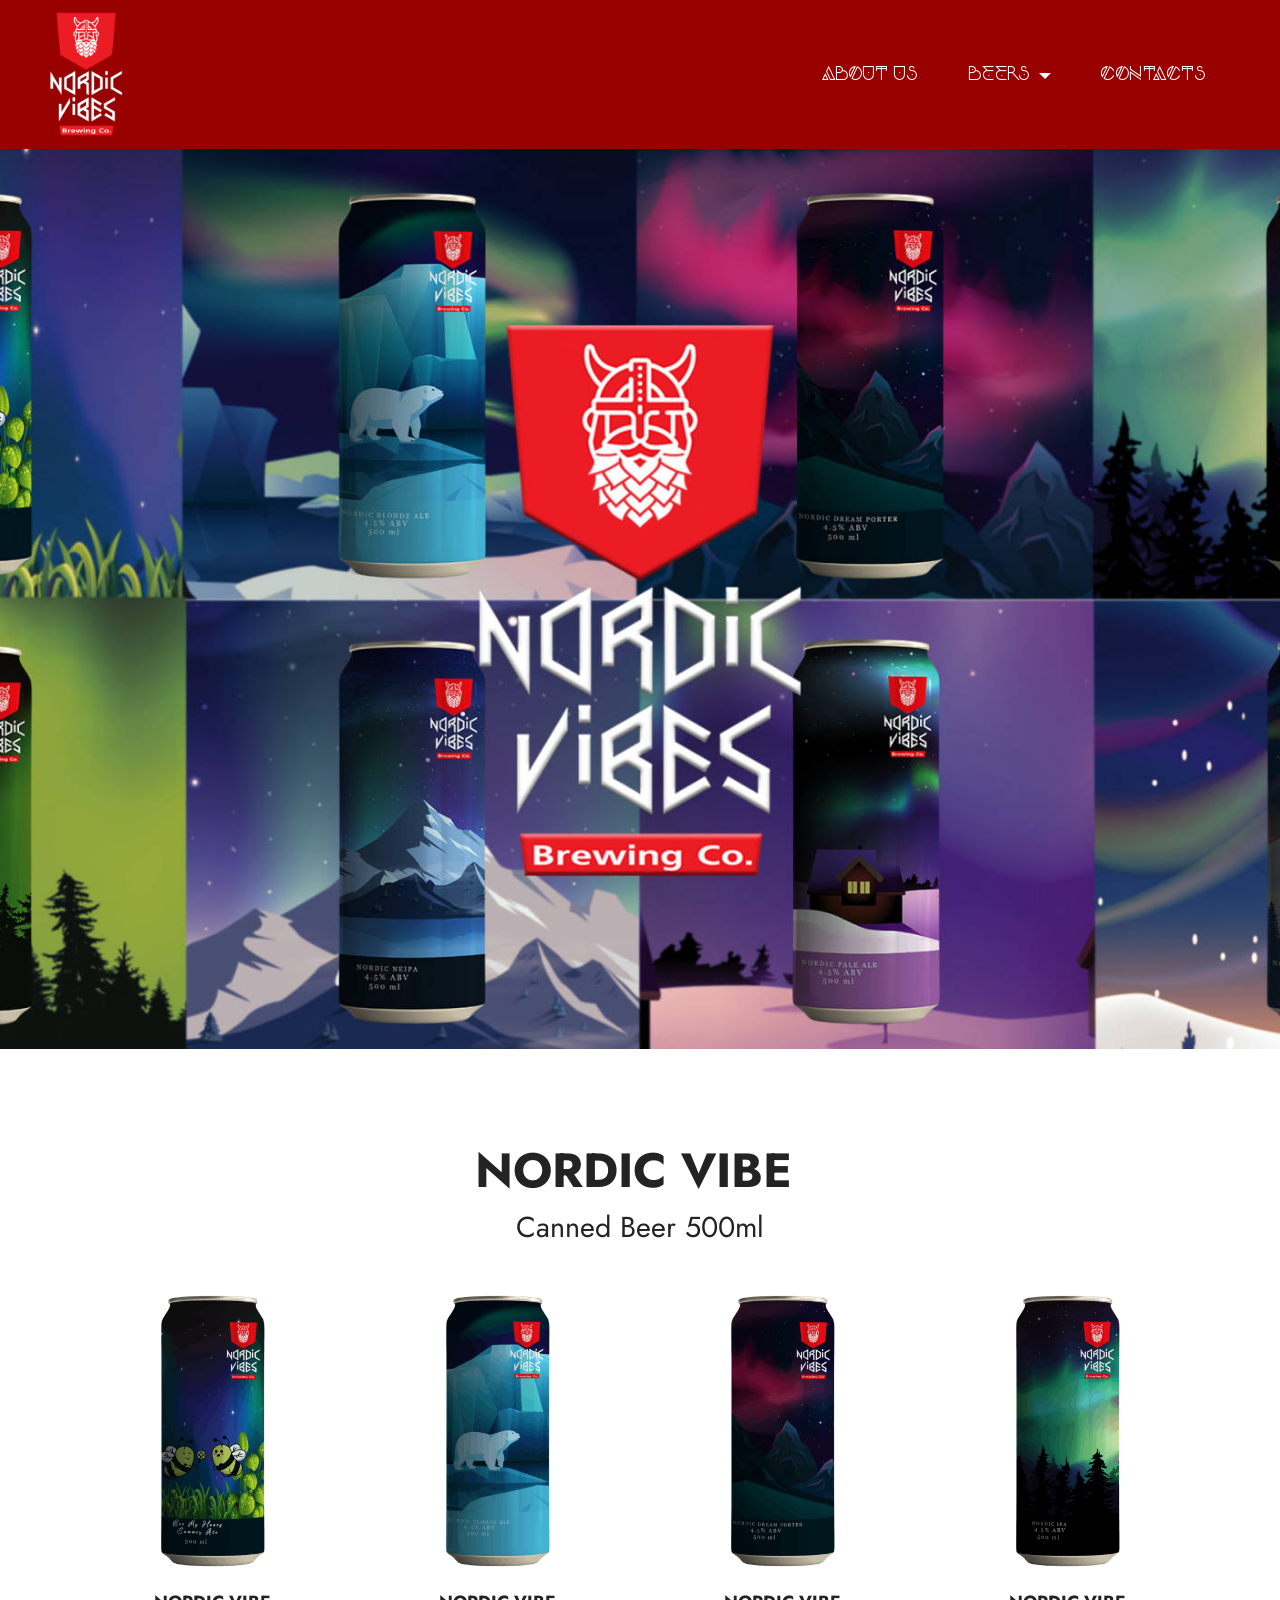
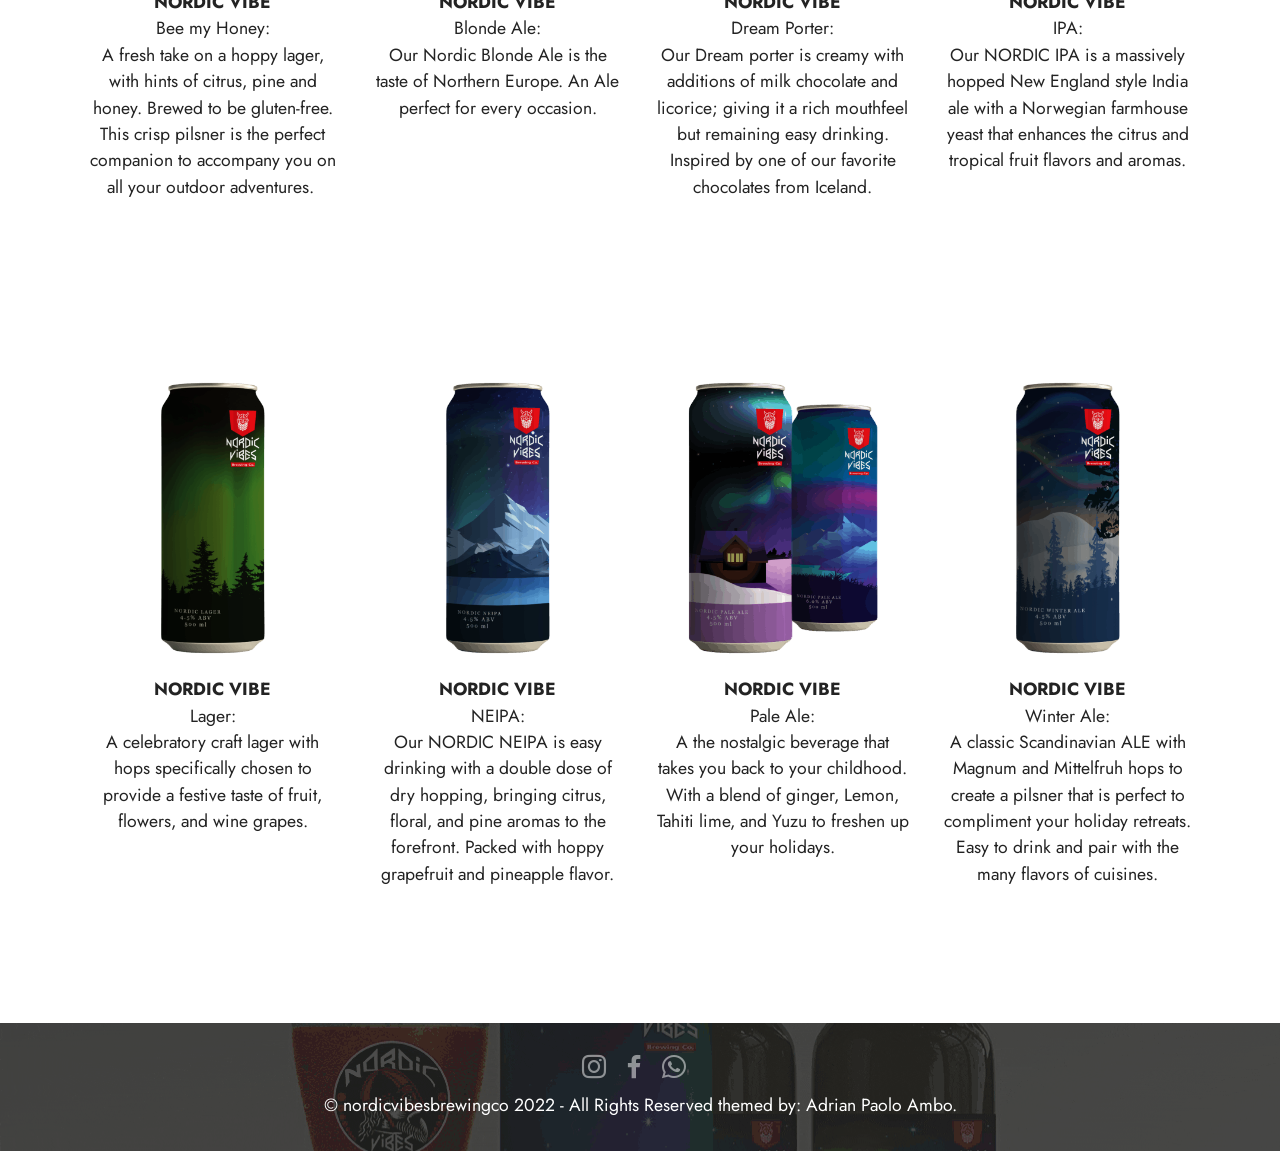
==== commit 17b0ae30: "Adrian Paolo Ambo Project" ====
--- a/NordicCannedBeer.html
+++ b/NordicCannedBeer.html
@@ -280,8 +280,7 @@
                     
                     
                     
-                <li class="foot-menu-item mbr-fonts-style display-7"><a class="text-white" href="#" target="_blank"><br></a>
-                    </li><li class="foot-menu-item mbr-fonts-style display-4">Contact us for more Info:<br>General inquiries &amp; <br>Head of Sale &amp; Marketing: alex@nordicvibesbrewingco.eu <br>Alex Yang<br>Brewer/ Co founder: justina@nordicvibesbrewingco.eu<br> Justina D +370 676 17987<br>We are located in Kiruna, Sweden</li></ul>
+                
             </div>
             <div class="row social-row">
                 <div class="social-list align-right pb-2">
